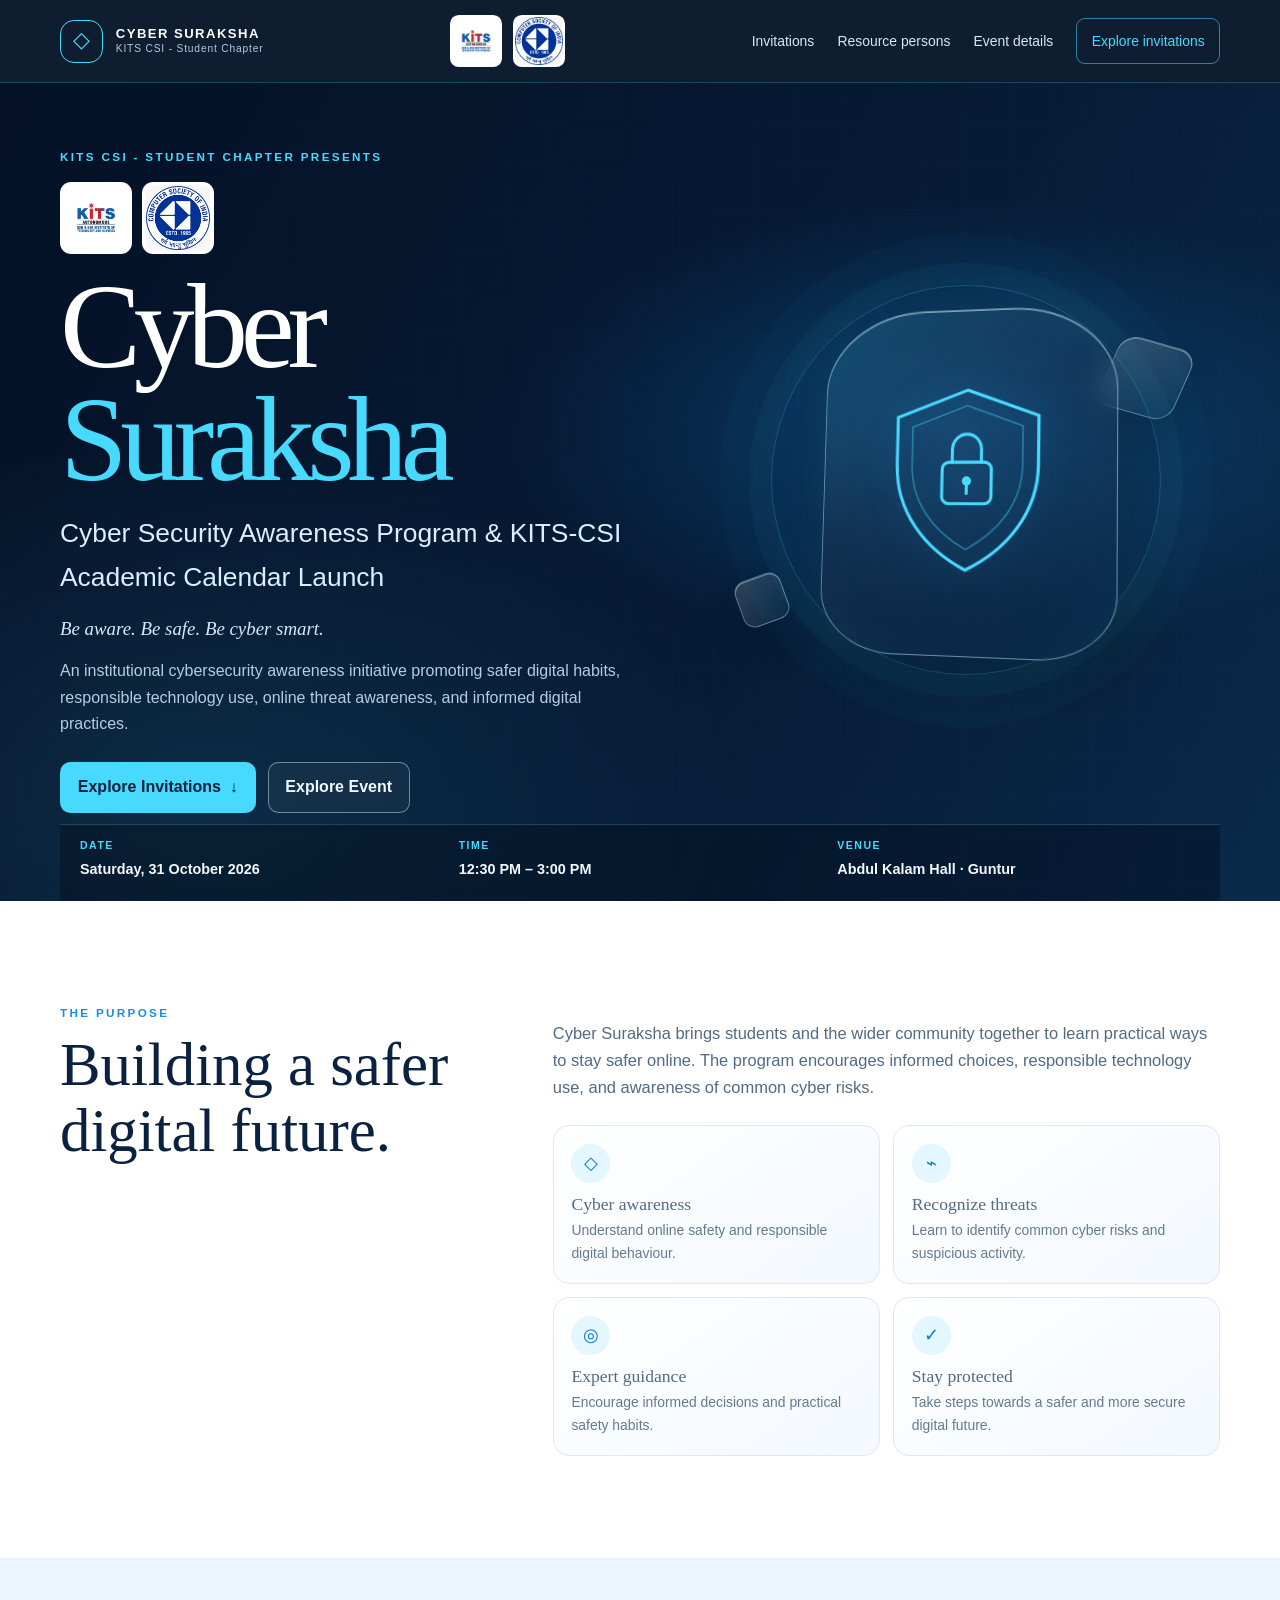
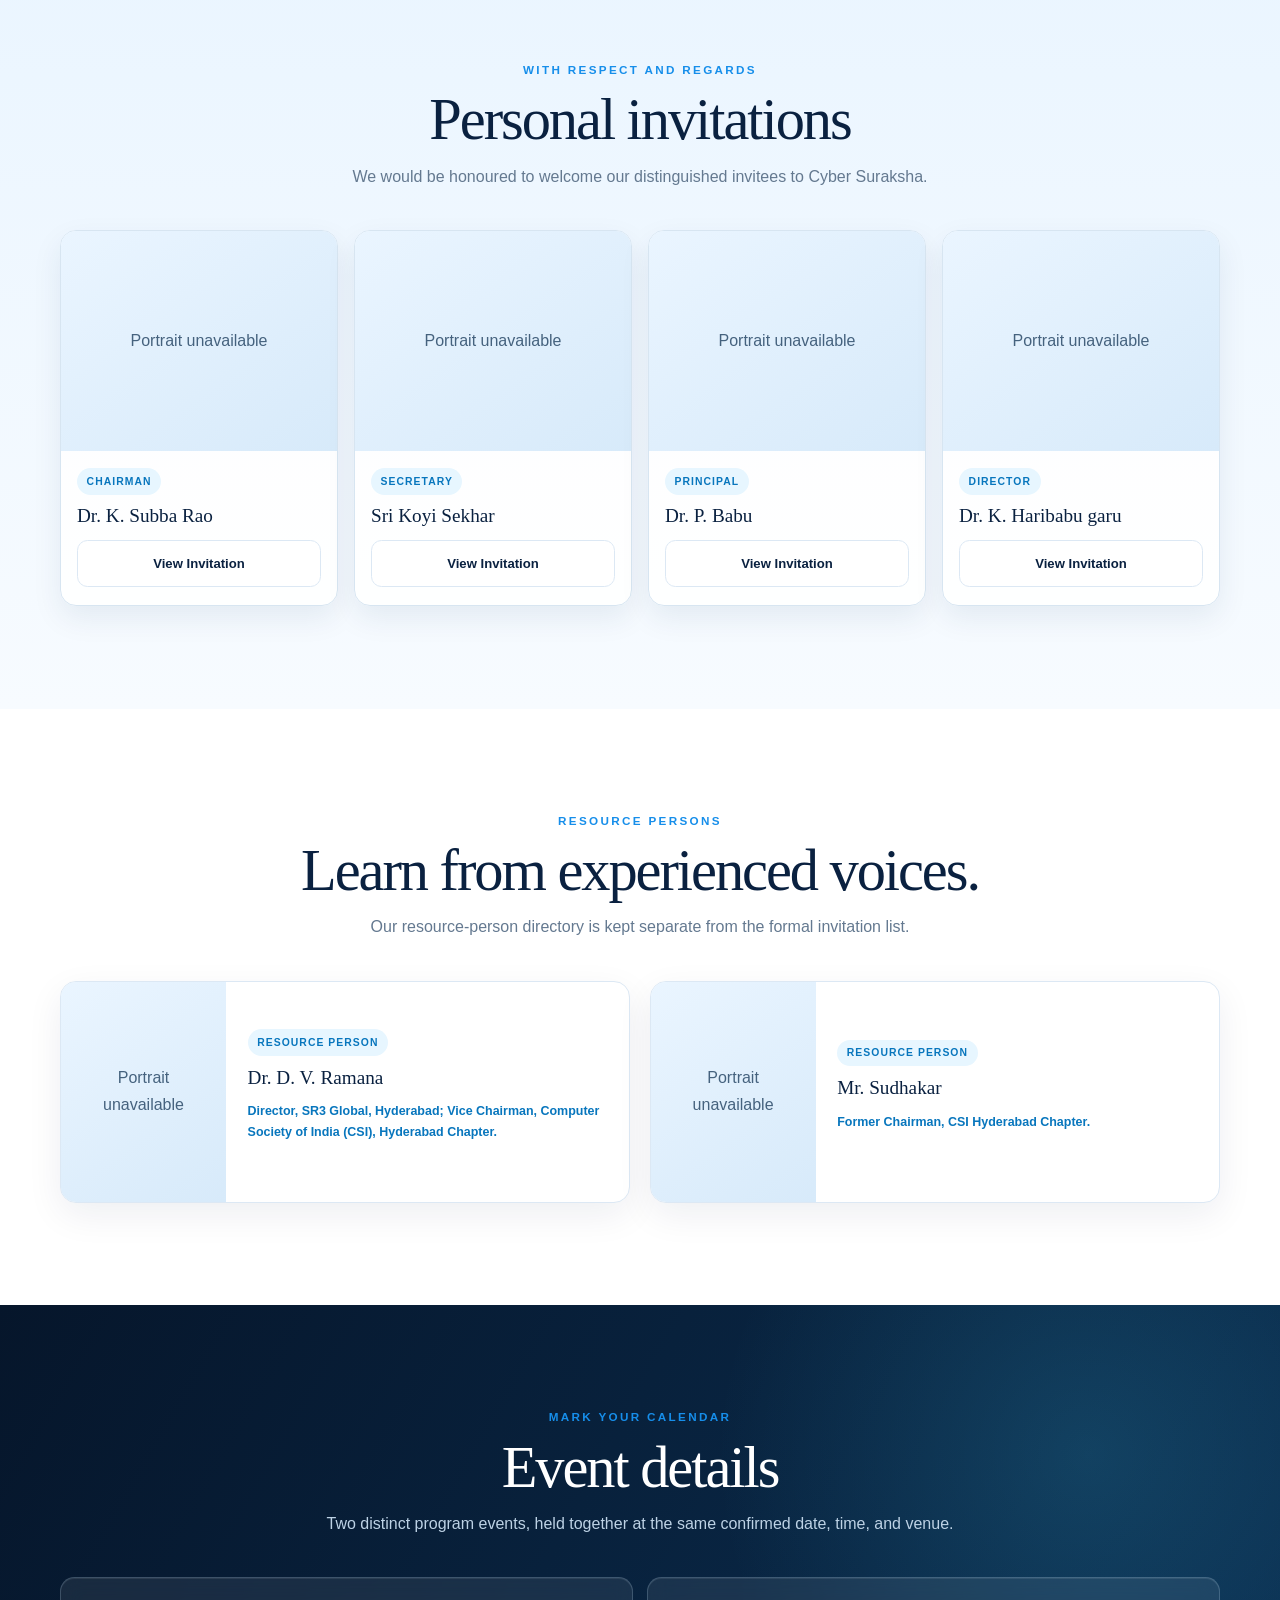
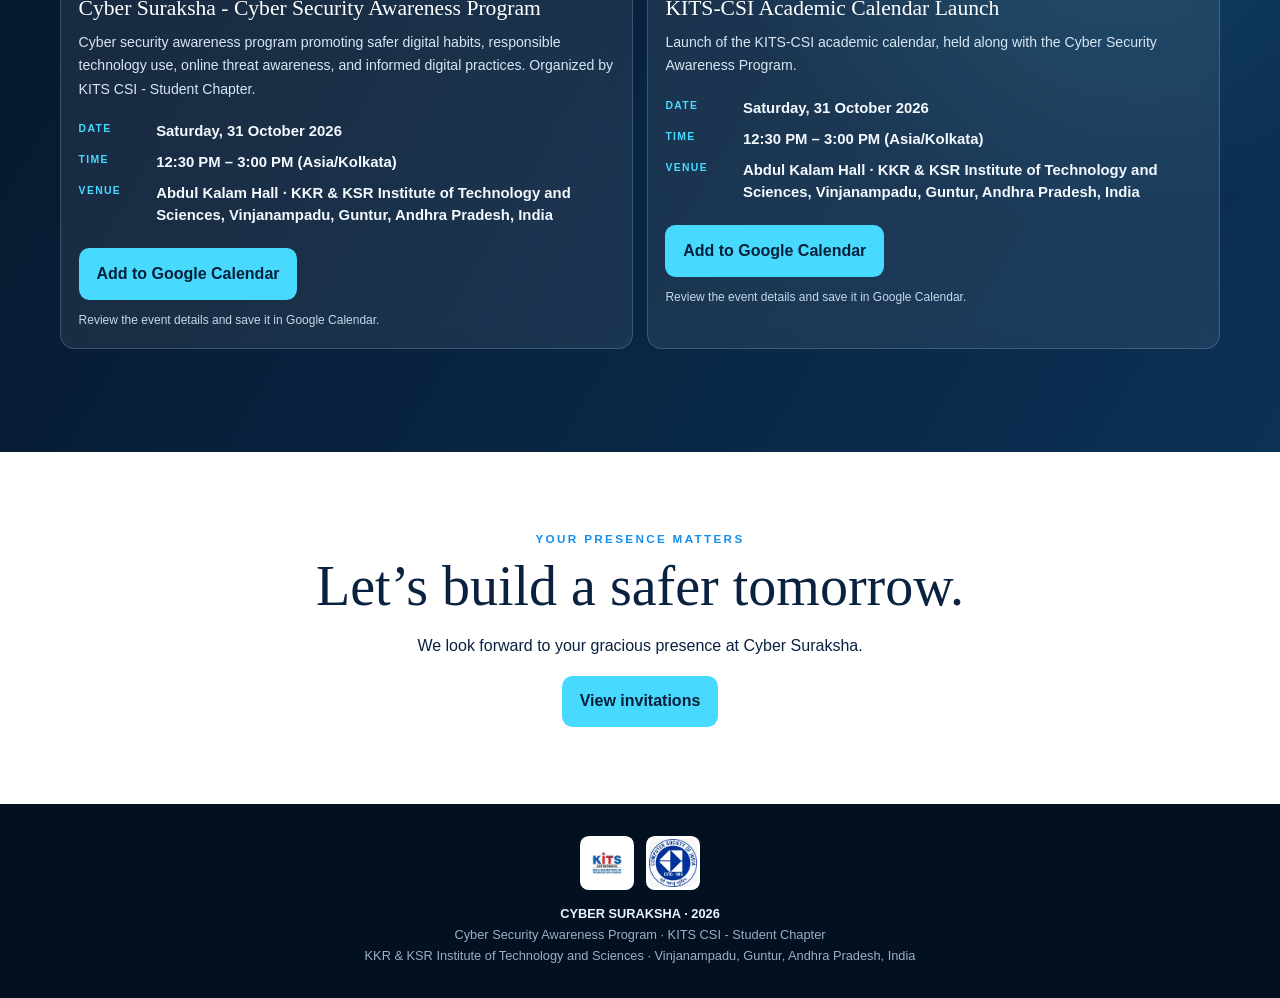
==== index.html @ 5654d3f1 "Prepare KITS CSI site for deployment Add static-site deployment guidance and complete event invitati" ====
<!doctype html>
<html lang="en">
<head>
  <meta charset="utf-8">
  <meta name="viewport" content="width=device-width, initial-scale=1">
  <meta name="theme-color" content="#06162b">
  <meta name="description" content="Official invitation to Cyber Suraksha 2026 by KITS CSI - Student Chapter at KKR & KSR Institute of Technology and Sciences, Guntur.">
  <meta property="og:title" content="Cyber Suraksha 2026 | KITS CSI - Student Chapter">
  <meta property="og:description" content="Be aware. Be safe. Be cyber smart. Join us for Cyber Suraksha.">
  <meta property="og:type" content="website">
  <title>Cyber Suraksha 2026 | KITS CSI - Student Chapter</title>
  <link rel="stylesheet" href="css/style.css">
</head>
<body>
  <a class="skip-link" href="#main-content">Skip to content</a>
  <header class="site-header">
    <div class="wrap nav-bar">
      <a class="brand" href="#home" aria-label="Cyber Suraksha home">
        <span class="brand-mark" aria-hidden="true">◇</span>
        <span class="brand-copy">CYBER SURAKSHA<small>KITS CSI - Student Chapter</small></span>
      </a>
      <div class="header-marks" aria-label="Official KITS and CSI logos">
        <img class="official-logo header-logo" src="images/kits-logo.png" alt="KITS institutional logo" width="56" height="56">
        <img class="official-logo header-logo" src="images/csi-logo.png" alt="Computer Society of India logo" width="56" height="56">
      </div>
      <button class="menu-toggle" type="button" aria-label="Open navigation menu" aria-expanded="false" aria-controls="primary-navigation">☰</button>
      <nav class="nav-links" id="primary-navigation" aria-label="Main navigation">
        <a href="#invitees">Invitations</a>
        <a href="#speakers">Resource persons</a>
        <a href="#event-details">Event details</a>
        <a class="nav-cta" href="#invitees">Explore invitations</a>
      </nav>
    </div>
  </header>

  <main id="main-content">
    <section class="hero" id="home">
      <div class="wrap hero-inner">
        <div class="hero-copy" data-reveal>
          <p class="eyebrow">KITS CSI - Student Chapter presents</p>
          <div class="hero-brands" aria-label="Official KITS and CSI logos">
            <img class="official-logo hero-logo" src="images/kits-logo.png" alt="KITS institutional logo" width="76" height="76">
            <img class="official-logo hero-logo" src="images/csi-logo.png" alt="Computer Society of India logo" width="76" height="76">
          </div>
          <h1>Cyber <span>Suraksha</span></h1>
          <h2>Cyber Security Awareness Program &amp; KITS-CSI Academic Calendar Launch</h2>
          <p class="motto">Be aware. Be safe. Be cyber smart.</p>
          <p class="hero-description">An institutional cybersecurity awareness initiative promoting safer digital habits, responsible technology use, online threat awareness, and informed digital practices.</p>
          <div class="hero-actions">
            <a class="button button-primary" href="#invitees">Explore Invitations <span aria-hidden="true">↓</span></a>
            <a class="button button-outline" href="#event-details">Explore Event</a>
          </div>
        </div>
        <div class="shield-stage" aria-hidden="true">
          <div class="shield-orb"></div>
          <div class="glass-shard shard-one"></div>
          <div class="glass-shard shard-two"></div>
          <div class="shield-card">
            <svg class="shield-svg" viewBox="0 0 220 250" fill="none" role="presentation">
              <path d="M110 9 202 43V105C202 166 163 213 110 239 57 213 18 166 18 105V43L110 9Z" stroke="#48d9ff" stroke-width="4"/>
              <path d="M110 29 182 56V105C182 153 153 190 110 213 67 190 38 153 38 105V56L110 29Z" stroke="#48d9ff" stroke-opacity=".42" stroke-width="2"/>
              <rect x="78" y="102" width="64" height="53" rx="9" stroke="#48d9ff" stroke-width="4"/>
              <path d="M91 102V86C91 75 99 66 110 66S129 75 129 86V102M110 132V142" stroke="#48d9ff" stroke-width="4" stroke-linecap="round"/>
              <circle cx="110" cy="126" r="6" fill="#48d9ff"/>
            </svg>
          </div>
        </div>
        <div class="hero-event">
          <div class="wrap hero-event-grid">
            <div class="hero-event-item"><span>Date</span><strong data-event-date>Saturday, 31 October 2026</strong></div>
            <div class="hero-event-item"><span>Time</span><strong data-event-time>12:30 PM – 3:00 PM</strong></div>
            <div class="hero-event-item"><span>Venue</span><strong>Abdul Kalam Hall · Guntur</strong></div>
          </div>
        </div>
      </div>
    </section>

    <section class="section intro-section" id="purpose">
      <div class="wrap intro-grid">
        <div class="intro-title" data-reveal>
          <p class="eyebrow">The purpose</p>
          <h2>Building a safer digital future.</h2>
        </div>
        <div class="intro-copy" data-reveal>
          <p>Cyber Suraksha brings students and the wider community together to learn practical ways to stay safer online. The program encourages informed choices, responsible technology use, and awareness of common cyber risks.</p>
          <div class="highlight-grid">
            <article class="highlight-card"><span class="highlight-icon" aria-hidden="true">◇</span><h3>Cyber awareness</h3><p>Understand online safety and responsible digital behaviour.</p></article>
            <article class="highlight-card"><span class="highlight-icon" aria-hidden="true">⌁</span><h3>Recognize threats</h3><p>Learn to identify common cyber risks and suspicious activity.</p></article>
            <article class="highlight-card"><span class="highlight-icon" aria-hidden="true">◎</span><h3>Expert guidance</h3><p>Encourage informed decisions and practical safety habits.</p></article>
            <article class="highlight-card"><span class="highlight-icon" aria-hidden="true">✓</span><h3>Stay protected</h3><p>Take steps towards a safer and more secure digital future.</p></article>
          </div>
        </div>
      </div>
    </section>

    <section class="section invitee-section" id="invitees">
      <div class="wrap">
        <div class="section-heading" data-reveal>
          <p class="eyebrow">With respect and regards</p>
          <h2>Personal invitations</h2>
          <p>We would be honoured to welcome our distinguished invitees to Cyber Suraksha.</p>
        </div>
        <div class="invitee-grid" id="invitee-grid" aria-live="polite"></div>
        <noscript>
          <p>Open a personal invitation: <a href="invitations/chairman.html">Dr. K. Subba Rao</a>,
            <a href="invitations/secretary.html">Sri Koyi Sekhar</a>,
            <a href="invitations/principal.html">Dr. P. Babu</a>, or
            <a href="invitations/director.html">Dr. K. Haribabu garu</a>.</p>
        </noscript>
      </div>
    </section>

    <section class="section speaker-section" id="speakers">
      <div class="wrap">
        <div class="section-heading" data-reveal>
          <p class="eyebrow">Resource persons</p>
          <h2>Learn from experienced voices.</h2>
          <p>Our resource-person directory is kept separate from the formal invitation list.</p>
        </div>
        <div class="speaker-grid" id="speaker-grid"></div>
        <noscript><p>Resource persons: Dr. D. V. Ramana and Mr. Sudhakar.</p></noscript>
      </div>
    </section>

    <section class="section event-section" id="event-details">
      <div class="wrap">
        <div class="section-heading" data-reveal>
          <p class="eyebrow">Mark your calendar</p>
          <h2>Event details</h2>
          <p>Two distinct program events, held together at the same confirmed date, time, and venue.</p>
        </div>
        <div class="event-details" id="event-listings" aria-live="polite"></div>
        <noscript><p class="event-note">Cyber Suraksha – Cyber Security Awareness Program and the KITS-CSI Academic Calendar Launch are held together on Saturday, 31 October 2026, 12:30 PM–3:00 PM, at Abdul Kalam Hall, KKR &amp; KSR Institute of Technology and Sciences, Vinjanampadu, Guntur.</p></noscript>
      </div>
    </section>

    <section class="closing">
      <div class="wrap" data-reveal>
        <p class="eyebrow">Your presence matters</p>
        <h2>Let’s build a safer tomorrow.</h2>
        <p>We look forward to your gracious presence at Cyber Suraksha.</p>
        <a class="button button-primary" href="#invitees">View invitations</a>
      </div>
    </section>
  </main>

  <footer class="site-footer">
    <div class="wrap">
      <div class="footer-brands" aria-label="Official KITS and CSI logos">
        <img class="official-logo footer-logo" src="images/kits-logo.png" alt="KITS institutional logo" width="58" height="58">
        <img class="official-logo footer-logo" src="images/csi-logo.png" alt="Computer Society of India logo" width="58" height="58">
      </div>
      <strong>CYBER SURAKSHA · 2026</strong><br>
      Cyber Security Awareness Program · KITS CSI - Student Chapter<br>
      KKR & KSR Institute of Technology and Sciences · Vinjanampadu, Guntur, Andhra Pradesh, India
    </div>
  </footer>
  <script src="js/config.js"></script>
  <script src="js/main.js"></script>
</body>
</html>
---- css/style.css ----
:root {
  color-scheme: light;
  --night: #071629;
  --night-soft: #0c2340;
  --blue: #168eea;
  --cyan: #48d9ff;
  --cyan-soft: #c9f4ff;
  --paper: #f2f8ff;
  --white: #fff;
  --ink: #0a2140;
  --muted: #647990;
  --line: #dce8f4;
  --gold: #d6ad5e;
  --glass: rgba(255, 255, 255, .09);
  --shadow: 0 24px 70px rgba(2, 15, 32, .22);
  font-family: "Hanken Grotesk", "Segoe UI", Arial, sans-serif;
}

* { box-sizing: border-box; }
html { scroll-behavior: smooth; scroll-padding-top: 5rem; }
body { margin: 0; background: var(--paper); color: var(--ink); line-height: 1.65; }
button, a { font: inherit; }
a { color: inherit; }
button { cursor: pointer; }
button:disabled { cursor: not-allowed; }
img { max-width: 100%; }

:focus-visible { outline: 3px solid #f5bb54; outline-offset: 4px; }
.skip-link { position: absolute; z-index: 20; top: .5rem; left: .5rem; padding: .7rem 1rem; transform: translateY(-160%); background: white; color: var(--ink); border-radius: .5rem; }
.skip-link:focus { transform: translateY(0); }
.wrap { width: min(1160px, calc(100% - 2.5rem)); margin-inline: auto; }
.eyebrow { margin: 0; color: var(--blue); font-size: .73rem; font-weight: 850; letter-spacing: .2em; text-transform: uppercase; }
.section { padding: clamp(4rem, 8vw, 7rem) 0; }
.section-heading { max-width: 720px; margin: 0 auto 2.5rem; text-align: center; }
.section-heading h2 { margin: .55rem 0 .75rem; font: 500 clamp(2.2rem, 5vw, 3.65rem)/1.08 "Bodoni Moda", Georgia, serif; letter-spacing: -.035em; }
.section-heading p:last-child { margin: 0; color: var(--muted); }

.site-header { position: relative; z-index: 10; background: rgba(5, 20, 39, .96); color: white; border-bottom: 1px solid rgba(72, 217, 255, .22); }
.nav-bar { min-height: 82px; display: flex; align-items: center; justify-content: space-between; gap: 1.5rem; }
.brand { display: inline-flex; align-items: center; gap: .8rem; color: white; text-decoration: none; }
.brand-mark { display: grid; width: 43px; height: 43px; place-items: center; border: 1px solid var(--cyan); border-radius: 14px; color: var(--cyan); font-family: Georgia, serif; font-size: 1.35rem; }
.brand-copy { display: grid; font-size: .82rem; font-weight: 850; letter-spacing: .11em; line-height: 1.25; }
.brand-copy small { color: #b4cbe0; font-size: .64rem; font-weight: 500; letter-spacing: .08em; }
.header-marks, .hero-brands { display: flex; align-items: center; gap: .65rem; }
.official-logo { display: block; flex: 0 0 auto; object-fit: contain; object-position: center; background: #fff; }
.header-logo { width: 52px; height: 52px; padding: 2px; border-radius: .55rem; }
.hero-logo { width: 72px; height: 72px; padding: 3px; border: 1px solid rgba(255,255,255,.55); border-radius: .7rem; }
.footer-logo { width: 54px; height: 54px; padding: 3px; border-radius: .55rem; }
.nav-links { display: flex; align-items: center; gap: 1.45rem; }
.nav-links a { color: #d8e8f7; font-size: .87rem; text-decoration: none; }
.nav-links a:hover { color: var(--cyan); }
.nav-links .nav-cta { padding: .65rem .9rem; border: 1px solid rgba(72, 217, 255, .55); border-radius: .55rem; color: var(--cyan); }
.menu-toggle { display: none; width: 44px; height: 44px; border: 1px solid rgba(72, 217, 255, .4); border-radius: .65rem; background: transparent; color: white; font-size: 1.3rem; }

.hero { position: relative; overflow: hidden; min-height: 640px; color: white; background: radial-gradient(ellipse at 75% 42%, rgba(22, 142, 234, .27), transparent 34%), radial-gradient(ellipse at 15% 88%, rgba(72, 217, 255, .11), transparent 36%), linear-gradient(120deg, #041126, #061b35 58%, #0a2949); }
.hero::before { position: absolute; inset: 0; content: ""; pointer-events: none; opacity: .4; background-image: linear-gradient(rgba(72, 217, 255, .045) 1px, transparent 1px), linear-gradient(90deg, rgba(72, 217, 255, .045) 1px, transparent 1px); background-size: 42px 42px; mask-image: linear-gradient(90deg, transparent, black 80%); }
.hero-inner { position: relative; display: grid; min-height: 640px; grid-template-columns: 1.1fr .9fr; align-items: center; gap: 2rem; padding-block: 4rem 5.5rem; }
.hero-copy { max-width: 660px; }
.hero .eyebrow { color: var(--cyan); }
.hero-brands { margin-top: 1rem; }
.hero h1 { margin: 1rem 0 .4rem; font: 500 clamp(4rem, 9.5vw, 7.6rem)/.93 "Bodoni Moda", Georgia, serif; letter-spacing: -.06em; }
.hero h1 span { color: var(--cyan); }
.hero h2 { margin: 1rem 0 0; color: #dceeff; font-size: clamp(1.15rem, 2.4vw, 1.65rem); font-weight: 450; }
.motto { margin: 1.15rem 0; color: #d9e8f7; font: italic 1.18rem Georgia, serif; }
.hero-description { max-width: 590px; color: #b8cce0; }
.hero-actions, .action-row { display: flex; flex-wrap: wrap; gap: .75rem; margin-top: 1.5rem; }
.button { display: inline-flex; min-height: 46px; align-items: center; justify-content: center; gap: .55rem; padding: .72rem 1.05rem; border: 1px solid transparent; border-radius: .65rem; background: var(--night); color: white; font-weight: 750; text-decoration: none; transition: transform .18s ease, box-shadow .18s ease, background .18s ease; }
.button:hover:not(:disabled) { transform: translateY(-2px); box-shadow: 0 9px 24px rgba(0, 0, 0, .18); }
.button-primary { background: var(--cyan); color: #06203a; }
.button-outline { border-color: rgba(208, 237, 255, .48); background: rgba(255, 255, 255, .04); color: #eef9ff; }
.button-light { border-color: var(--line); background: white; color: var(--ink); }
.button:disabled { border-color: rgba(255, 255, 255, .16); background: #647990; color: #f5f8fc; opacity: .78; }

.shield-stage { position: relative; display: grid; min-height: 400px; place-items: center; perspective: 900px; }
.shield-orb { position: absolute; width: min(390px, 85%); aspect-ratio: 1; border: 1px solid rgba(72, 217, 255, .25); border-radius: 50%; box-shadow: 0 0 0 22px rgba(72, 217, 255, .035), 0 0 0 52px rgba(72, 217, 255, .025), inset 0 0 50px rgba(22, 142, 234, .1); }
.shield-card { position: relative; display: grid; width: min(300px, 72%); aspect-ratio: .86; place-items: center; transform: rotateY(-12deg) rotateX(5deg); border: 1px solid rgba(185, 236, 255, .48); border-radius: 35% 35% 26% 26% / 24% 24% 18% 18%; background: linear-gradient(145deg, rgba(72, 217, 255, .18), rgba(255, 255, 255, .035) 42%, rgba(8, 41, 73, .55)); box-shadow: inset 0 1px rgba(255, 255, 255, .5), 18px 22px 50px rgba(0, 0, 0, .24), 0 0 58px rgba(72, 217, 255, .13); backdrop-filter: blur(12px); animation: shield-float 8s ease-in-out infinite; }
.shield-svg { width: 58%; filter: drop-shadow(0 0 18px rgba(72, 217, 255, .35)); }
.glass-shard { position: absolute; width: 76px; height: 76px; border: 1px solid rgba(191, 239, 255, .38); border-radius: 18px; background: linear-gradient(135deg, rgba(255,255,255,.16), rgba(72,217,255,.04)); box-shadow: inset 0 1px rgba(255,255,255,.35), 0 18px 40px rgba(0,0,0,.15); transform: rotate(24deg) skewY(-8deg); }
.shard-one { top: 15%; right: 7%; }
.shard-two { bottom: 14%; left: 5%; width: 48px; height: 48px; border-radius: 12px; transform: rotate(-20deg); }
.hero-event { position: absolute; right: 0; bottom: 0; left: 0; padding: .8rem 0 1.2rem; border-top: 1px solid rgba(156, 222, 255, .2); background: rgba(2, 12, 26, .38); }
.hero-event-grid { display: grid; grid-template-columns: repeat(3, 1fr); gap: 1rem; }
.hero-event-item { display: grid; gap: .2rem; }
.hero-event-item span { color: var(--cyan); font-size: .66rem; font-weight: 800; letter-spacing: .14em; text-transform: uppercase; }
.hero-event-item strong { color: #f1f8ff; font-size: .9rem; }

.intro-section { background: #fff; }
.intro-grid { display: grid; grid-template-columns: .8fr 1.2fr; gap: 3rem; align-items: start; }
.intro-title { position: sticky; top: 2rem; }
.intro-title h2 { margin: .6rem 0; font: 500 clamp(2.3rem, 5vw, 3.8rem)/1.08 "Bodoni Moda", Georgia, serif; }
.intro-copy { color: #526a82; font-size: 1.03rem; }
.highlight-grid { display: grid; grid-template-columns: repeat(2, 1fr); gap: .85rem; margin-top: 1.5rem; }
.highlight-card { padding: 1.1rem; border: 1px solid var(--line); border-radius: 1rem; background: linear-gradient(145deg, white, #f3f9ff); }
.highlight-icon { display: grid; width: 39px; height: 39px; place-items: center; border-radius: 50%; background: #e4f6ff; color: #087dc4; font-size: 1.15rem; }
.highlight-card h3 { margin: .7rem 0 .25rem; font: 500 1.1rem Georgia, serif; }
.highlight-card p { margin: 0; color: var(--muted); font-size: .87rem; }

.invitee-section { background: linear-gradient(180deg, #eaf5ff, #f7fbff); }
.invitee-grid { display: grid; grid-template-columns: repeat(4, minmax(0, 1fr)); gap: 1rem; perspective: 1100px; }
.guest-card { --mx: 50%; --my: 50%; position: relative; overflow: hidden; border: 1px solid #d7e5f1; border-radius: 1rem; background: rgba(255, 255, 255, .86); box-shadow: 0 12px 30px rgba(10, 52, 90, .08); transform-style: preserve-3d; transition: transform .2s ease, box-shadow .2s ease; }
.guest-card::after { position: absolute; inset: 0; content: ""; pointer-events: none; opacity: 0; background: radial-gradient(circle at var(--mx) var(--my), rgba(255, 255, 255, .58), transparent 42%); transition: opacity .2s ease; }
.guest-card:hover::after, .guest-card:focus-within::after { opacity: 1; }
.guest-photo-frame { position: relative; height: 220px; overflow: hidden; background: linear-gradient(145deg, #eaf5ff, #d7eafa); }
.guest-photo { width: 100%; height: 100%; object-fit: cover; object-position: center 20%; }
.photo-fallback { display: grid; width: 100%; height: 100%; place-items: center; padding: 1rem; color: #45627e; text-align: center; }
.guest-content { position: relative; z-index: 1; padding: 1rem 1rem 1.15rem; }
.role-pill { display: inline-flex; padding: .3rem .6rem; border-radius: 99px; background: #e7f6ff; color: #0876bd; font-size: .65rem; font-weight: 850; letter-spacing: .1em; text-transform: uppercase; }
.guest-content h3 { margin: .6rem 0 .8rem; font: 500 1.2rem/1.2 Georgia, serif; }
.guest-content .button { width: 100%; min-height: 41px; font-size: .82rem; }
.speaker-section { background: white; }
.speaker-grid { display: grid; grid-template-columns: repeat(2, minmax(0, 1fr)); gap: 1.2rem; }
.speaker-card { display: grid; grid-template-columns: 165px 1fr; overflow: hidden; border: 1px solid var(--line); border-radius: 1rem; background: #fff; box-shadow: 0 12px 36px rgba(8, 35, 67, .07); }
.speaker-card .guest-photo-frame { height: 100%; min-height: 220px; }
.speaker-card .guest-content { align-self: center; padding: 1.35rem; }
.speaker-card p { margin: 0; color: var(--muted); font-size: .9rem; }
.speaker-card .speaker-title { margin: .35rem 0 .8rem; color: #0876bd; font-size: .78rem; font-weight: 700; }

.event-section { overflow: hidden; color: white; background: radial-gradient(circle at 85% 20%, rgba(72, 217, 255, .14), transparent 30%), linear-gradient(120deg, #06162b, #0b3155); }
.event-section .section-heading h2 { color: white; }
.event-section .section-heading p:last-child { color: #bdd2e5; }
.event-details { display: grid; grid-template-columns: repeat(2, minmax(0, 1fr)); gap: .85rem; }
.event-detail { min-height: 126px; padding: 1.1rem; border: 1px solid rgba(203, 236, 255, .2); border-radius: .9rem; background: rgba(255, 255, 255, .075); box-shadow: inset 0 1px rgba(255,255,255,.08); backdrop-filter: blur(10px); }
.event-detail span { display: block; margin-bottom: .45rem; color: var(--cyan); font-size: .65rem; font-weight: 850; letter-spacing: .13em; text-transform: uppercase; }
.event-detail strong { display: block; color: #f4faff; font-size: .93rem; line-height: 1.5; }
.event-listing { display: flex; flex-direction: column; align-items: flex-start; gap: .35rem; }
.event-listing h3 { margin: 0; color: white; font: 500 1.35rem/1.2 "Bodoni Moda", Georgia, serif; }
.event-listing > p { margin: .25rem 0; color: #d7e6f4; font-size: .88rem; }
.event-facts { display: grid; width: 100%; gap: .55rem; margin: .6rem 0; }
.event-fact { display: grid; grid-template-columns: 4.2rem minmax(0, 1fr); gap: .65rem; align-items: start; }
.event-fact span { margin: 0; }
.event-fact strong { overflow-wrap: anywhere; }
.event-listing .button { margin-top: .4rem; }
.calendar-review-note { display: block; margin-top: .35rem; color: #c4d8e9; font-size: .75rem; }
.event-note { margin: 1rem 0 0; color: #d7e6f4; font-size: .87rem; }
.closing { padding: clamp(3rem, 6vw, 5rem) 0; background: #fff; text-align: center; }
.closing h2 { margin: .5rem auto; font: 500 clamp(2.1rem, 5vw, 3.5rem)/1.1 "Bodoni Moda", Georgia, serif; }
.closing p:last-child { color: var(--muted); }
.site-footer { padding: 2rem 0; background: #031020; color: #9ab0c5; text-align: center; font-size: .8rem; }
.footer-brands { display: flex; justify-content: center; align-items: center; gap: .7rem; margin-bottom: .8rem; }
.text-logo { display: inline-flex; min-width: 66px; min-height: 38px; align-items: center; justify-content: center; padding: .4rem .65rem; border: 1px solid rgba(72, 217, 255, .35); border-radius: .55rem; color: #d9f6ff; font-size: .75rem; font-weight: 850; letter-spacing: .1em; }
.site-footer strong { color: #e8f5ff; }

.invitation-page { min-height: 100vh; background: radial-gradient(ellipse at 10% 12%, rgba(31, 143, 183, .2), transparent 38%), radial-gradient(ellipse at 90% 85%, rgba(39, 91, 180, .17), transparent 34%), linear-gradient(135deg, #050d1b, var(--night) 50%, #081c34); color: var(--white); }
.invitation-header { display: flex; align-items: center; justify-content: space-between; gap: 1rem; padding-block: 1.4rem; }
.invitation-brand { display: flex; align-items: center; gap: .7rem; color: white; text-decoration: none; font-size: .77rem; font-weight: 850; letter-spacing: .1em; text-transform: uppercase; }
.invitation-tag { padding: .45rem .7rem; border: 1px solid rgba(115, 220, 240, .28); border-radius: 99px; color: #b4f7ff; font-size: .66rem; letter-spacing: .08em; text-transform: uppercase; }
.invitation-shell { width: min(1000px, calc(100% - 2rem)); margin-inline: auto; padding-bottom: 3rem; }
.letter-card { overflow: hidden; border: 1px solid rgba(115, 220, 240, .3); border-radius: 1.4rem; background: linear-gradient(145deg, rgba(13, 37, 64, .97), rgba(5, 18, 34, .97)); box-shadow: 0 28px 90px rgba(0, 0, 0, .3), inset 0 1px rgba(255, 255, 255, .12); }
.letter-inner { position: relative; padding: clamp(1.4rem, 5vw, 3.25rem); border-left: 4px solid var(--cyan); }
.letter-inner::before { position: absolute; top: 0; right: 0; width: 220px; height: 220px; content: ""; pointer-events: none; background: radial-gradient(circle, rgba(72, 217, 255, .12), transparent 70%); }
.letter-inner > * { position: relative; }
.letter-kicker { color: var(--cyan); font-size: .7rem; font-weight: 850; letter-spacing: .19em; text-transform: uppercase; }
.letter-title { margin: .85rem 0 .25rem; font: 500 clamp(2rem, 5vw, 3.55rem)/1.08 "Bodoni Moda", Georgia, serif; letter-spacing: -.035em; }
.letter-subtitle { margin: 0; color: #c1d5e6; }
.letterhead { display: flex; flex-wrap: wrap; align-items: center; gap: .55rem; margin: 1.35rem 0; padding: .85rem; border: 1px solid rgba(182, 226, 247, .19); border-radius: .8rem; background: rgba(255,255,255,.045); }
.letterhead .official-logo { width: 54px; height: 54px; padding: 2px; border-radius: .45rem; }
.letterhead-label { margin-right: auto; color: #abc0d2; font-size: .74rem; }
.letter-divider { height: 1px; margin: 1.6rem 0; background: linear-gradient(90deg, var(--cyan), rgba(115, 220, 240, .2), transparent); }
.profile-grid { display: grid; grid-template-columns: 180px 1fr; gap: 1.6rem; align-items: center; }
.portrait-frame { padding: .35rem; border: 1px solid rgba(72, 217, 255, .4); border-radius: 1rem; background: rgba(72, 217, 255, .06); box-shadow: 0 18px 42px rgba(0,0,0,.16); transform: rotateY(-3deg); }
.portrait-frame .guest-photo { display: block; aspect-ratio: 4 / 5; border-radius: .7rem; }
.portrait-frame .photo-fallback { aspect-ratio: 4 / 5; }
.invitee-role { color: #9af5ff; font-size: .7rem; font-weight: 850; letter-spacing: .15em; text-transform: uppercase; }
.invitee-name { margin: .35rem 0 .6rem; font: 500 clamp(1.65rem, 4vw, 2.45rem)/1.15 "Bodoni Moda", Georgia, serif; }
.salutation { margin: 0 0 .7rem; color: #9af5ff; font-weight: 750; }
.invitee-message { margin: 0; color: #dce9f3; line-height: 1.85; }
.detail-grid { display: grid; grid-template-columns: repeat(3, 1fr); gap: .75rem; }
.detail-tile { min-height: 100px; padding: .95rem; border: 1px solid rgba(115, 220, 240, .23); border-radius: .85rem; background: rgba(4, 17, 32, .48); }
.detail-tile span { display: block; margin-bottom: .4rem; color: var(--cyan); font-size: .64rem; font-weight: 850; letter-spacing: .13em; text-transform: uppercase; }
.detail-tile strong { display: block; color: #f4faff; font-size: .88rem; line-height: 1.5; }
.pending-note { margin: 1rem 0 0; padding: .75rem .9rem; border-left: 3px solid var(--gold); border-radius: .35rem; background: rgba(214, 173, 94, .09); color: #f2dfb6; font-size: .84rem; }
.letter-closing { margin: 1.4rem 0 0; color: #c1d5e6; line-height: 1.75; }
.letter-signature { margin-top: 1.1rem; color: white; font-weight: 750; line-height: 1.7; }
.action-status { min-height: 1.6rem; margin: .9rem 0 0; color: #bfefff; font-size: .85rem; }
.manual-share { display: none; margin-top: .75rem; }
.manual-share.visible { display: block; }
.manual-share label { display: block; margin-bottom: .35rem; color: #c9d9e8; font-size: .78rem; }
.manual-share input { width: 100%; padding: .7rem; border: 1px solid rgba(115,220,240,.3); border-radius: .55rem; background: #06172b; color: white; }
.invitation-footer { padding: 1.2rem .5rem 0; color: #8da6ba; text-align: center; font-size: .75rem; line-height: 1.7; }

[data-reveal] { opacity: 1; transform: none; }
.motion-ready [data-reveal] { opacity: 0; transform: translateY(20px); transition: opacity .65s ease, transform .65s ease; }
.motion-ready [data-reveal].is-visible { opacity: 1; transform: none; }
@keyframes shield-float { 0%, 100% { transform: rotateY(-12deg) rotateX(5deg) translateY(0); } 50% { transform: rotateY(-7deg) rotateX(2deg) translateY(-11px); } }

@media (max-width: 900px) {
  .hero-inner { grid-template-columns: 1.1fr .8fr; }
  .invitee-grid { grid-template-columns: repeat(2, minmax(0, 1fr)); }
  .event-details { grid-template-columns: repeat(2, 1fr); }
  .intro-grid { gap: 2rem; }
  .nav-links { gap: .9rem; }
}
@media (max-width: 680px) {
  .wrap { width: min(100% - 1.5rem, 1160px); }
  .nav-bar { min-height: 72px; }
  .header-marks { display: none; }
  .menu-toggle { display: none; }
  .nav-ready .menu-toggle { display: inline-grid; place-items: center; }
  .nav-links { display: grid; align-items: stretch; gap: .35rem; padding: .6rem 1rem 1rem; }
  .nav-ready .nav-links { position: absolute; top: 100%; right: 0; left: 0; display: none; border-top: 1px solid rgba(72,217,255,.18); background: #06182d; }
  .nav-ready .nav-links.is-open { display: grid; }
  .nav-links a { padding: .65rem .4rem; }
  .nav-links .nav-cta { text-align: center; }
  .hero { min-height: 0; }
  .hero-inner { min-height: 0; grid-template-columns: 1fr; gap: .5rem; padding: 2.7rem 0 11rem; }
  .hero h1 { font-size: clamp(3.8rem, 18vw, 5.4rem); }
  .shield-stage { grid-row: 1; min-height: 235px; }
  .shield-card { width: 180px; }
  .shield-orb { width: 225px; }
  .glass-shard { width: 50px; height: 50px; }
  .shard-one { right: 12%; }
  .hero-event-grid { gap: .5rem; }
  .hero-event-item strong { font-size: .76rem; }
  .intro-grid { grid-template-columns: 1fr; gap: .5rem; }
  .intro-title { position: static; }
  .speaker-grid { grid-template-columns: 1fr; }
  .speaker-card { grid-template-columns: 135px 1fr; }
  .speaker-card .guest-photo-frame { min-height: 190px; }
  .section { padding-block: 3.6rem; }
}
@media (max-width: 440px) {
  .hero-event-grid { grid-template-columns: repeat(2, 1fr); }
  .invitee-grid, .highlight-grid, .event-details { grid-template-columns: 1fr; }
  .guest-photo-frame { height: 245px; }
  .speaker-card { grid-template-columns: 1fr; }
  .speaker-card .guest-photo-frame { height: 230px; }
  .profile-grid { grid-template-columns: 1fr; }
  .portrait-frame { width: 150px; }
  .detail-grid { grid-template-columns: 1fr; }
  .invitation-header { align-items: flex-start; }
  .invitation-tag { max-width: 145px; text-align: center; }
}
@media (prefers-reduced-motion: reduce) {
  *, *::before, *::after { scroll-behavior: auto !important; animation-duration: .01ms !important; animation-iteration-count: 1 !important; transition-duration: .01ms !important; }
}
@media print {
  @page { margin: 16mm; }
  :root { color-scheme: light; }
  body.invitation-page { min-height: auto; padding: 0; background: white; color: #15283b; print-color-adjust: exact; -webkit-print-color-adjust: exact; }
  .invitation-shell { width: 100%; padding: 0; }
  .invitation-header, .action-row, .action-status, .manual-share, .invitation-footer { display: none !important; }
  .letter-card { overflow: visible; border: 1px solid #9db4c5; border-radius: 0; background: white; box-shadow: none; break-inside: avoid; }
  .letter-inner { padding: 12mm; border-left: 4px solid #1685aa; }
  .letter-inner::before { display: none; }
  .letter-kicker, .invitee-role, .salutation, .detail-tile span { color: #087e95; }
  .letter-title, .invitee-name, .letter-signature, .detail-tile strong { color: #15283b; }
  .letter-subtitle, .invitee-message, .letter-closing { color: #334b61; }
  .letterhead, .detail-tile { border-color: #c8d6e0; background: #f6f9fb; }
  .pending-note { border-color: #a5741b; background: #fff8e8; color: #4a391b; }
  .portrait-frame { border-color: #a7bdca; background: white; box-shadow: none; }
}
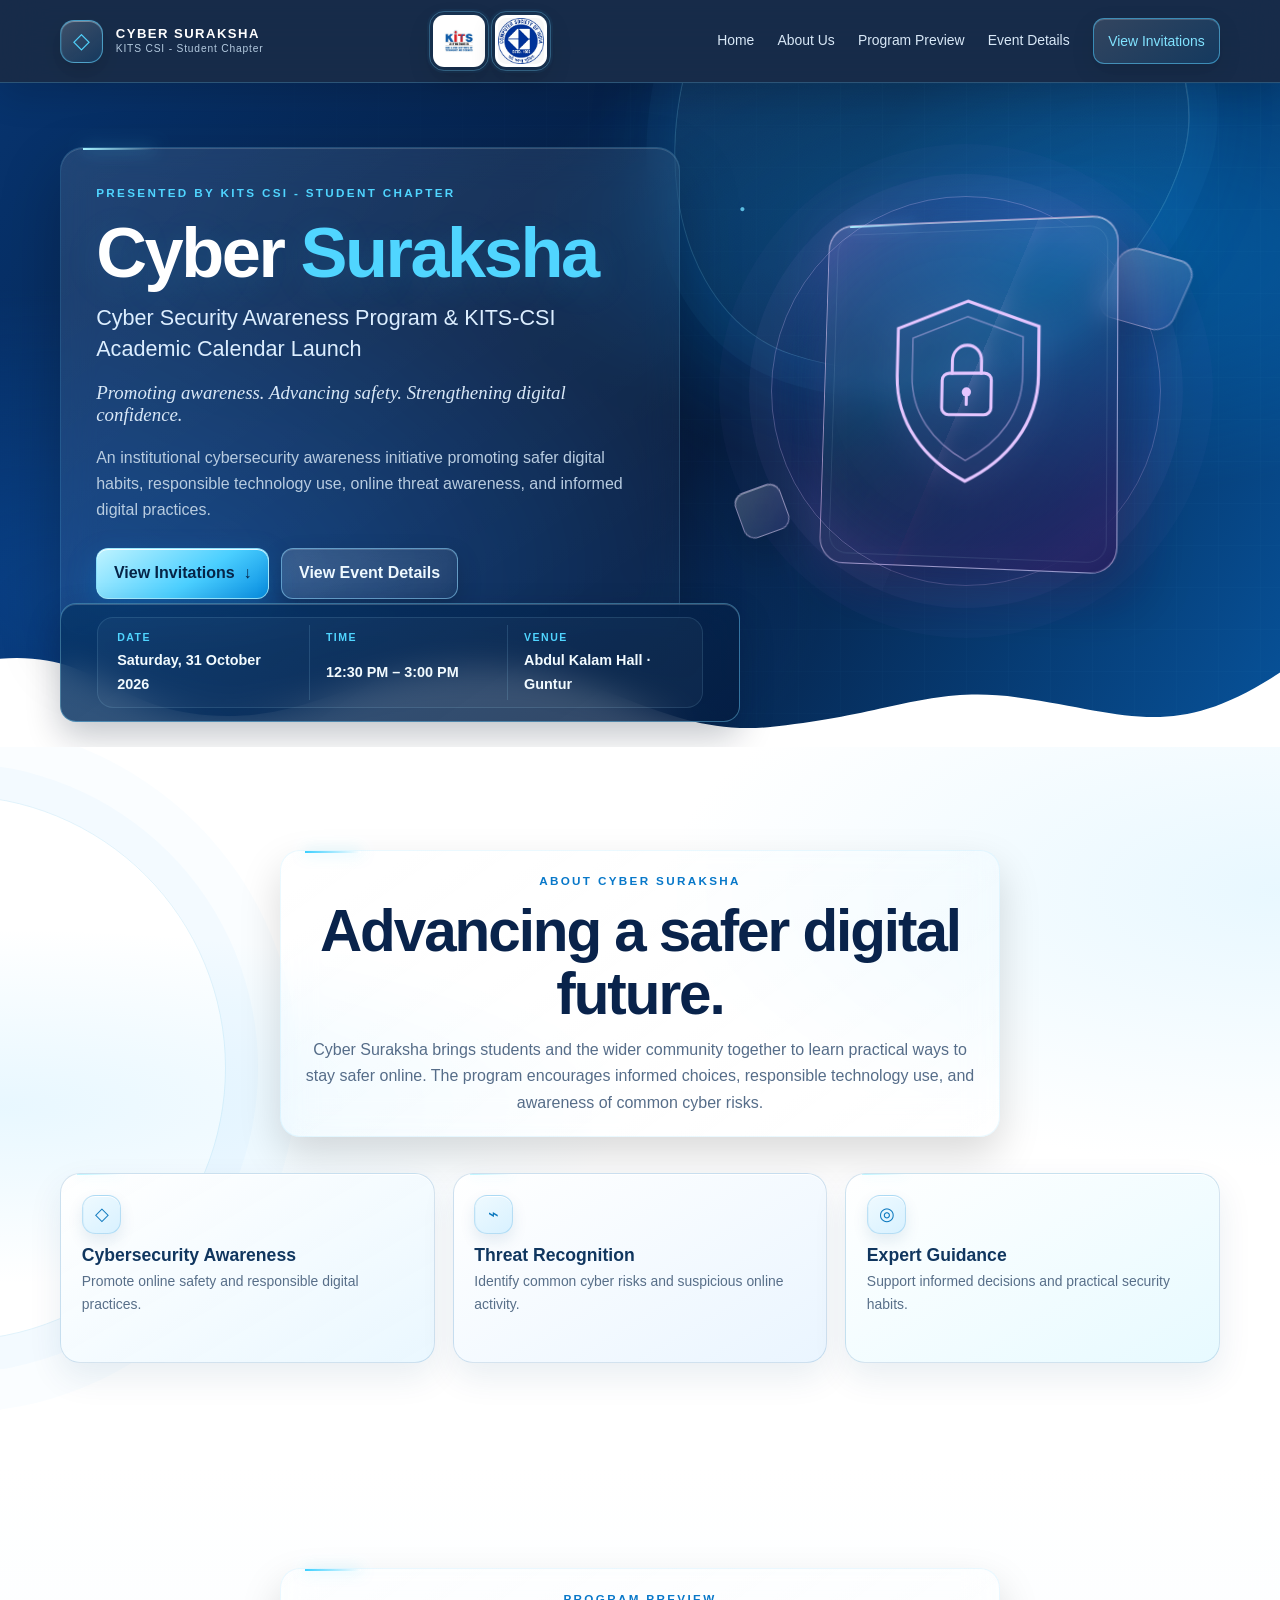
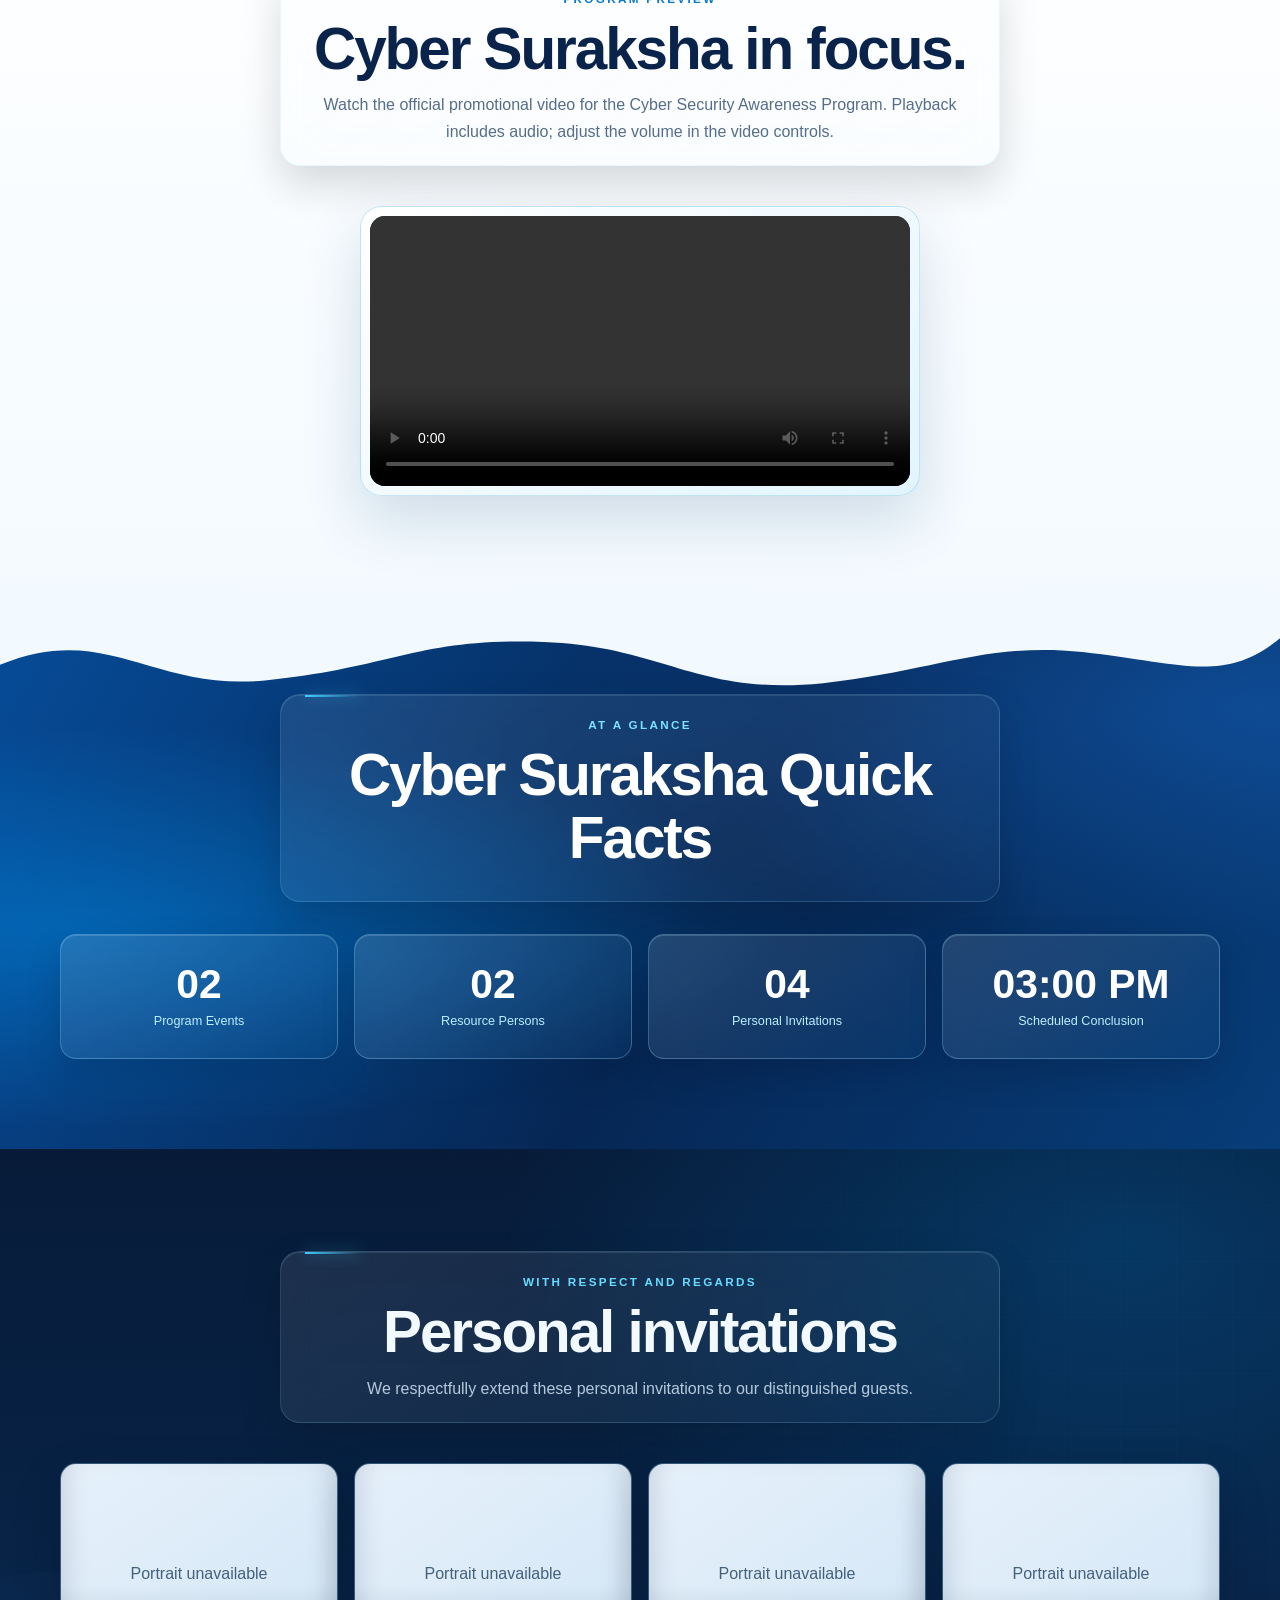
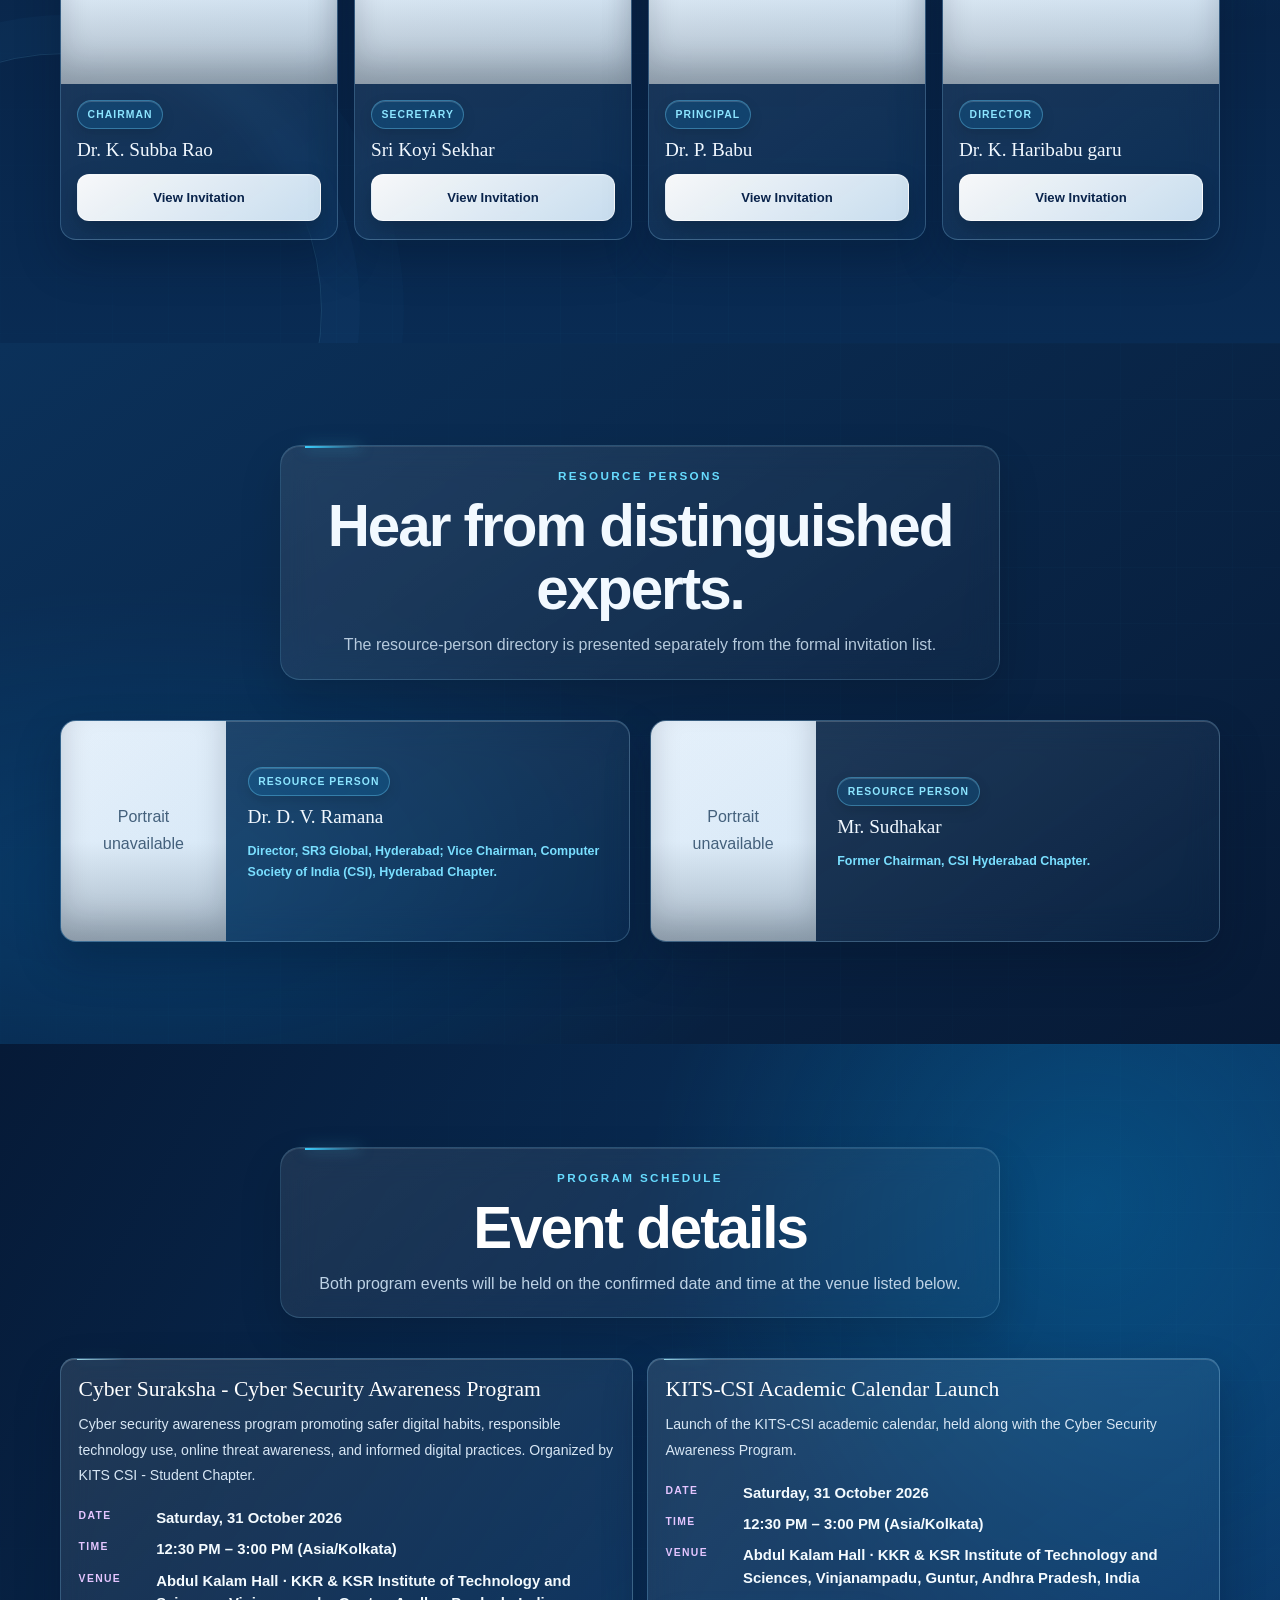
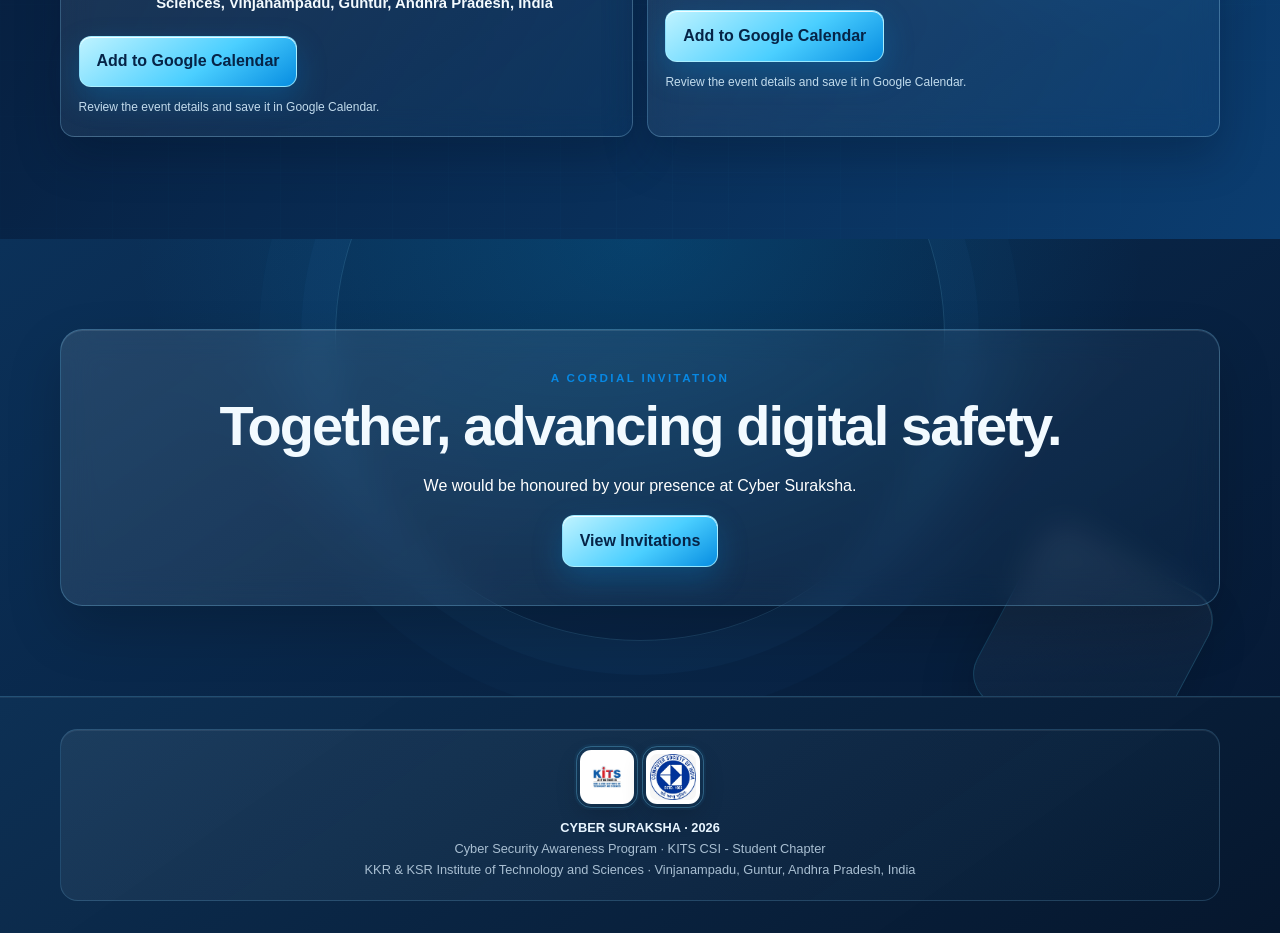
==== commit 326842c0: "Prepare Cyber Suraksha site for deployment Co-authored-by: Copilot <223556219+Copilot@users.noreply." ====
--- a/index.html
+++ b/index.html
@@ -3,10 +3,10 @@
 <head>
   <meta charset="utf-8">
   <meta name="viewport" content="width=device-width, initial-scale=1">
-  <meta name="theme-color" content="#06162b">
+  <meta name="theme-color" content="#071a37">
   <meta name="description" content="Official invitation to Cyber Suraksha 2026 by KITS CSI - Student Chapter at KKR & KSR Institute of Technology and Sciences, Guntur.">
   <meta property="og:title" content="Cyber Suraksha 2026 | KITS CSI - Student Chapter">
-  <meta property="og:description" content="Be aware. Be safe. Be cyber smart. Join us for Cyber Suraksha.">
+  <meta property="og:description" content="An institutional cybersecurity awareness initiative by KITS CSI - Student Chapter.">
   <meta property="og:type" content="website">
   <title>Cyber Suraksha 2026 | KITS CSI - Student Chapter</title>
   <link rel="stylesheet" href="css/style.css">
@@ -25,10 +25,11 @@
       </div>
       <button class="menu-toggle" type="button" aria-label="Open navigation menu" aria-expanded="false" aria-controls="primary-navigation">☰</button>
       <nav class="nav-links" id="primary-navigation" aria-label="Main navigation">
-        <a href="#invitees">Invitations</a>
-        <a href="#speakers">Resource persons</a>
-        <a href="#event-details">Event details</a>
-        <a class="nav-cta" href="#invitees">Explore invitations</a>
+        <a href="#home">Home</a>
+        <a href="#purpose">About Us</a>
+        <a href="#promo">Program Preview</a>
+        <a href="#event-details">Event Details</a>
+        <a class="nav-cta" href="#invitees">View Invitations</a>
       </nav>
     </div>
   </header>
@@ -37,18 +38,14 @@
     <section class="hero" id="home">
       <div class="wrap hero-inner">
         <div class="hero-copy" data-reveal>
-          <p class="eyebrow">KITS CSI - Student Chapter presents</p>
-          <div class="hero-brands" aria-label="Official KITS and CSI logos">
-            <img class="official-logo hero-logo" src="images/kits-logo.png" alt="KITS institutional logo" width="76" height="76">
-            <img class="official-logo hero-logo" src="images/csi-logo.png" alt="Computer Society of India logo" width="76" height="76">
-          </div>
+          <p class="eyebrow">Presented by KITS CSI - Student Chapter</p>
           <h1>Cyber <span>Suraksha</span></h1>
           <h2>Cyber Security Awareness Program &amp; KITS-CSI Academic Calendar Launch</h2>
-          <p class="motto">Be aware. Be safe. Be cyber smart.</p>
+          <p class="motto">Promoting awareness. Advancing safety. Strengthening digital confidence.</p>
           <p class="hero-description">An institutional cybersecurity awareness initiative promoting safer digital habits, responsible technology use, online threat awareness, and informed digital practices.</p>
           <div class="hero-actions">
-            <a class="button button-primary" href="#invitees">Explore Invitations <span aria-hidden="true">↓</span></a>
-            <a class="button button-outline" href="#event-details">Explore Event</a>
+            <a class="button button-primary" href="#invitees">View Invitations <span aria-hidden="true">↓</span></a>
+            <a class="button button-outline" href="#event-details">View Event Details</a>
           </div>
         </div>
         <div class="shield-stage" aria-hidden="true">
@@ -73,22 +70,56 @@
           </div>
         </div>
       </div>
+      <svg class="hero-wave" viewBox="0 0 1440 150" preserveAspectRatio="none" aria-hidden="true" focusable="false">
+        <path d="M0,47 C116,38 128,113 256,113 C364,113 400,57 542,56 C676,55 742,137 864,126 C1000,113 1045,77 1147,92 C1271,110 1321,143 1440,63 L1440,150 L0,150 Z"></path>
+      </svg>
     </section>
 
     <section class="section intro-section" id="purpose">
-      <div class="wrap intro-grid">
-        <div class="intro-title" data-reveal>
-          <p class="eyebrow">The purpose</p>
-          <h2>Building a safer digital future.</h2>
+      <div class="wrap">
+        <div class="section-heading" data-reveal>
+          <p class="eyebrow">About Cyber Suraksha</p>
+          <h2>Advancing a safer digital future.</h2>
+          <p>Cyber Suraksha brings students and the wider community together to learn practical ways to stay safer online. The program encourages informed choices, responsible technology use, and awareness of common cyber risks.</p>
         </div>
-        <div class="intro-copy" data-reveal>
-          <p>Cyber Suraksha brings students and the wider community together to learn practical ways to stay safer online. The program encourages informed choices, responsible technology use, and awareness of common cyber risks.</p>
-          <div class="highlight-grid">
-            <article class="highlight-card"><span class="highlight-icon" aria-hidden="true">◇</span><h3>Cyber awareness</h3><p>Understand online safety and responsible digital behaviour.</p></article>
-            <article class="highlight-card"><span class="highlight-icon" aria-hidden="true">⌁</span><h3>Recognize threats</h3><p>Learn to identify common cyber risks and suspicious activity.</p></article>
-            <article class="highlight-card"><span class="highlight-icon" aria-hidden="true">◎</span><h3>Expert guidance</h3><p>Encourage informed decisions and practical safety habits.</p></article>
-            <article class="highlight-card"><span class="highlight-icon" aria-hidden="true">✓</span><h3>Stay protected</h3><p>Take steps towards a safer and more secure digital future.</p></article>
-          </div>
+        <div class="highlight-grid">
+          <article class="highlight-card" data-reveal><span class="highlight-icon" aria-hidden="true">◇</span><h3>Cybersecurity Awareness</h3><p>Promote online safety and responsible digital practices.</p></article>
+          <article class="highlight-card" data-reveal><span class="highlight-icon" aria-hidden="true">⌁</span><h3>Threat Recognition</h3><p>Identify common cyber risks and suspicious online activity.</p></article>
+          <article class="highlight-card" data-reveal><span class="highlight-icon" aria-hidden="true">◎</span><h3>Expert Guidance</h3><p>Support informed decisions and practical security habits.</p></article>
+        </div>
+      </div>
+    </section>
+
+    <section class="section promo-section" id="promo">
+      <div class="wrap">
+        <div class="section-heading" data-reveal>
+          <p class="eyebrow">Program preview</p>
+          <h2>Cyber Suraksha in focus.</h2>
+          <p>Watch the official promotional video for the Cyber Security Awareness Program. Playback includes audio; adjust the volume in the video controls.</p>
+        </div>
+        <div class="promo-video-card" data-reveal>
+          <video class="promo-video" controls preload="metadata" playsinline aria-label="Cyber Suraksha promotional video">
+            <source src="promo/cyber-suraksha-promo.mp4" type="video/mp4">
+            <p>Your browser does not support video playback. <a href="promo/cyber-suraksha-promo.mp4">Open the promotional video.</a></p>
+          </video>
+        </div>
+      </div>
+    </section>
+
+    <section class="stats-section" aria-labelledby="facts-heading">
+      <svg class="stats-wave" viewBox="0 0 1440 120" preserveAspectRatio="none" aria-hidden="true" focusable="false">
+        <path d="M0,74 C120,26 171,103 298,91 C443,77 470,44 612,49 C748,54 784,108 926,94 C1052,81 1109,49 1218,60 C1330,72 1377,95 1440,45 L1440,0 L0,0 Z"></path>
+      </svg>
+      <div class="wrap stats-content">
+        <div class="section-heading" data-reveal>
+          <p class="eyebrow">At a glance</p>
+          <h2 id="facts-heading">Cyber Suraksha Quick Facts</h2>
+        </div>
+        <div class="stats-grid">
+          <article class="stat-card" data-reveal><strong>02</strong><span>Program Events</span></article>
+          <article class="stat-card" data-reveal><strong>02</strong><span>Resource Persons</span></article>
+          <article class="stat-card" data-reveal><strong>04</strong><span>Personal Invitations</span></article>
+          <article class="stat-card" data-reveal><strong>03:00 PM</strong><span>Scheduled Conclusion</span></article>
         </div>
       </div>
     </section>
@@ -98,7 +129,7 @@
         <div class="section-heading" data-reveal>
           <p class="eyebrow">With respect and regards</p>
           <h2>Personal invitations</h2>
-          <p>We would be honoured to welcome our distinguished invitees to Cyber Suraksha.</p>
+          <p>We respectfully extend these personal invitations to our distinguished guests.</p>
         </div>
         <div class="invitee-grid" id="invitee-grid" aria-live="polite"></div>
         <noscript>
@@ -114,8 +145,8 @@
       <div class="wrap">
         <div class="section-heading" data-reveal>
           <p class="eyebrow">Resource persons</p>
-          <h2>Learn from experienced voices.</h2>
-          <p>Our resource-person directory is kept separate from the formal invitation list.</p>
+          <h2>Hear from distinguished experts.</h2>
+          <p>The resource-person directory is presented separately from the formal invitation list.</p>
         </div>
         <div class="speaker-grid" id="speaker-grid"></div>
         <noscript><p>Resource persons: Dr. D. V. Ramana and Mr. Sudhakar.</p></noscript>
@@ -125,9 +156,9 @@
     <section class="section event-section" id="event-details">
       <div class="wrap">
         <div class="section-heading" data-reveal>
-          <p class="eyebrow">Mark your calendar</p>
+          <p class="eyebrow">Program schedule</p>
           <h2>Event details</h2>
-          <p>Two distinct program events, held together at the same confirmed date, time, and venue.</p>
+          <p>Both program events will be held on the confirmed date and time at the venue listed below.</p>
         </div>
         <div class="event-details" id="event-listings" aria-live="polite"></div>
         <noscript><p class="event-note">Cyber Suraksha – Cyber Security Awareness Program and the KITS-CSI Academic Calendar Launch are held together on Saturday, 31 October 2026, 12:30 PM–3:00 PM, at Abdul Kalam Hall, KKR &amp; KSR Institute of Technology and Sciences, Vinjanampadu, Guntur.</p></noscript>
@@ -136,10 +167,10 @@
 
     <section class="closing">
       <div class="wrap" data-reveal>
-        <p class="eyebrow">Your presence matters</p>
-        <h2>Let’s build a safer tomorrow.</h2>
-        <p>We look forward to your gracious presence at Cyber Suraksha.</p>
-        <a class="button button-primary" href="#invitees">View invitations</a>
+        <p class="eyebrow">A cordial invitation</p>
+        <h2>Together, advancing digital safety.</h2>
+        <p>We would be honoured by your presence at Cyber Suraksha.</p>
+        <a class="button button-primary" href="#invitees">View Invitations</a>
       </div>
     </section>
   </main>
--- a/css/style.css
+++ b/css/style.css
@@ -1,5 +1,5 @@
 :root {
-  color-scheme: light;
+  color-scheme: dark;
   --night: #071629;
   --night-soft: #0c2340;
   --blue: #168eea;
@@ -9,16 +9,16 @@
   --white: #fff;
   --ink: #0a2140;
   --muted: #647990;
-  --line: #dce8f4;
+  --line: rgba(192, 225, 248, .2);
   --gold: #d6ad5e;
-  --glass: rgba(255, 255, 255, .09);
-  --shadow: 0 24px 70px rgba(2, 15, 32, .22);
+  --glass: rgba(255, 255, 255, .075);
+  --shadow: 0 24px 70px rgba(2, 15, 32, .3);
   font-family: "Hanken Grotesk", "Segoe UI", Arial, sans-serif;
 }
 
 * { box-sizing: border-box; }
-html { scroll-behavior: smooth; scroll-padding-top: 5rem; }
-body { margin: 0; background: var(--paper); color: var(--ink); line-height: 1.65; }
+html { scroll-behavior: smooth; scroll-padding-top: 6rem; }
+body { margin: 0; background: #071629; color: var(--ink); line-height: 1.65; }
 button, a { font: inherit; }
 a { color: inherit; }
 button { cursor: pointer; }
@@ -35,24 +35,24 @@
 .section-heading h2 { margin: .55rem 0 .75rem; font: 500 clamp(2.2rem, 5vw, 3.65rem)/1.08 "Bodoni Moda", Georgia, serif; letter-spacing: -.035em; }
 .section-heading p:last-child { margin: 0; color: var(--muted); }
 
-.site-header { position: relative; z-index: 10; background: rgba(5, 20, 39, .96); color: white; border-bottom: 1px solid rgba(72, 217, 255, .22); }
+.site-header { position: sticky; top: 0; z-index: 10; background: rgba(5, 20, 39, .76); color: white; border-bottom: 1px solid rgba(138, 220, 255, .2); box-shadow: 0 12px 36px rgba(0, 0, 0, .14); backdrop-filter: blur(20px) saturate(145%); -webkit-backdrop-filter: blur(20px) saturate(145%); }
 .nav-bar { min-height: 82px; display: flex; align-items: center; justify-content: space-between; gap: 1.5rem; }
 .brand { display: inline-flex; align-items: center; gap: .8rem; color: white; text-decoration: none; }
-.brand-mark { display: grid; width: 43px; height: 43px; place-items: center; border: 1px solid var(--cyan); border-radius: 14px; color: var(--cyan); font-family: Georgia, serif; font-size: 1.35rem; }
+.brand-mark { display: grid; width: 43px; height: 43px; place-items: center; border: 1px solid rgba(143, 235, 255, .65); border-radius: 14px; background: linear-gradient(145deg, rgba(255,255,255,.2), rgba(72,217,255,.045)); color: var(--cyan); font-family: Georgia, serif; font-size: 1.35rem; box-shadow: inset 0 1px rgba(255,255,255,.35), 0 8px 24px rgba(0, 0, 0, .2); }
 .brand-copy { display: grid; font-size: .82rem; font-weight: 850; letter-spacing: .11em; line-height: 1.25; }
 .brand-copy small { color: #b4cbe0; font-size: .64rem; font-weight: 500; letter-spacing: .08em; }
 .header-marks, .hero-brands { display: flex; align-items: center; gap: .65rem; }
 .official-logo { display: block; flex: 0 0 auto; object-fit: contain; object-position: center; background: #fff; }
-.header-logo { width: 52px; height: 52px; padding: 2px; border-radius: .55rem; }
+.header-logo { width: 52px; height: 52px; padding: 2px; border: 1px solid rgba(255,255,255,.42); border-radius: .7rem; box-shadow: 0 7px 20px rgba(0,0,0,.2); }
 .hero-logo { width: 72px; height: 72px; padding: 3px; border: 1px solid rgba(255,255,255,.55); border-radius: .7rem; }
-.footer-logo { width: 54px; height: 54px; padding: 3px; border-radius: .55rem; }
+.footer-logo { width: 54px; height: 54px; padding: 3px; border: 1px solid rgba(255,255,255,.35); border-radius: .7rem; box-shadow: 0 8px 20px rgba(0,0,0,.2); }
 .nav-links { display: flex; align-items: center; gap: 1.45rem; }
-.nav-links a { color: #d8e8f7; font-size: .87rem; text-decoration: none; }
+.nav-links a { color: #d8e8f7; font-size: .87rem; text-decoration: none; transition: color .18s ease, transform .18s ease; }
 .nav-links a:hover { color: var(--cyan); }
-.nav-links .nav-cta { padding: .65rem .9rem; border: 1px solid rgba(72, 217, 255, .55); border-radius: .55rem; color: var(--cyan); }
+.nav-links .nav-cta { padding: .65rem .9rem; border: 1px solid rgba(123, 226, 255, .48); border-radius: .7rem; background: linear-gradient(145deg, rgba(255,255,255,.13), rgba(72,217,255,.045)); color: var(--cyan); box-shadow: inset 0 1px rgba(255,255,255,.17), 0 8px 22px rgba(0,0,0,.13); }
 .menu-toggle { display: none; width: 44px; height: 44px; border: 1px solid rgba(72, 217, 255, .4); border-radius: .65rem; background: transparent; color: white; font-size: 1.3rem; }
 
-.hero { position: relative; overflow: hidden; min-height: 640px; color: white; background: radial-gradient(ellipse at 75% 42%, rgba(22, 142, 234, .27), transparent 34%), radial-gradient(ellipse at 15% 88%, rgba(72, 217, 255, .11), transparent 36%), linear-gradient(120deg, #041126, #061b35 58%, #0a2949); }
+.hero { position: relative; overflow: hidden; min-height: 640px; color: white; background: radial-gradient(ellipse at 75% 42%, rgba(22, 142, 234, .34), transparent 34%), radial-gradient(ellipse at 15% 88%, rgba(72, 217, 255, .14), transparent 36%), linear-gradient(120deg, #041126, #061b35 58%, #0a2949); }
 .hero::before { position: absolute; inset: 0; content: ""; pointer-events: none; opacity: .4; background-image: linear-gradient(rgba(72, 217, 255, .045) 1px, transparent 1px), linear-gradient(90deg, rgba(72, 217, 255, .045) 1px, transparent 1px); background-size: 42px 42px; mask-image: linear-gradient(90deg, transparent, black 80%); }
 .hero-inner { position: relative; display: grid; min-height: 640px; grid-template-columns: 1.1fr .9fr; align-items: center; gap: 2rem; padding-block: 4rem 5.5rem; }
 .hero-copy { max-width: 660px; }
@@ -64,11 +64,11 @@
 .motto { margin: 1.15rem 0; color: #d9e8f7; font: italic 1.18rem Georgia, serif; }
 .hero-description { max-width: 590px; color: #b8cce0; }
 .hero-actions, .action-row { display: flex; flex-wrap: wrap; gap: .75rem; margin-top: 1.5rem; }
-.button { display: inline-flex; min-height: 46px; align-items: center; justify-content: center; gap: .55rem; padding: .72rem 1.05rem; border: 1px solid transparent; border-radius: .65rem; background: var(--night); color: white; font-weight: 750; text-decoration: none; transition: transform .18s ease, box-shadow .18s ease, background .18s ease; }
-.button:hover:not(:disabled) { transform: translateY(-2px); box-shadow: 0 9px 24px rgba(0, 0, 0, .18); }
-.button-primary { background: var(--cyan); color: #06203a; }
-.button-outline { border-color: rgba(208, 237, 255, .48); background: rgba(255, 255, 255, .04); color: #eef9ff; }
-.button-light { border-color: var(--line); background: white; color: var(--ink); }
+.button { display: inline-flex; min-height: 46px; align-items: center; justify-content: center; gap: .55rem; padding: .72rem 1.05rem; border: 1px solid rgba(255,255,255,.18); border-radius: .75rem; background: linear-gradient(145deg, #102d4b, #071629); color: white; font-weight: 750; text-decoration: none; box-shadow: inset 0 1px rgba(255,255,255,.16), 0 10px 24px rgba(0,0,0,.2); transition: transform .2s ease, box-shadow .2s ease, background .2s ease; }
+.button:hover:not(:disabled) { transform: translateY(-3px); box-shadow: inset 0 1px rgba(255,255,255,.24), 0 14px 30px rgba(0, 0, 0, .24); }
+.button-primary { border-color: rgba(200, 249, 255, .68); background: linear-gradient(145deg, #9af0ff, #48d9ff 60%, #29b9ee); color: #06203a; box-shadow: inset 0 1px rgba(255,255,255,.75), 0 10px 28px rgba(42, 190, 235, .2); }
+.button-outline { border-color: rgba(208, 237, 255, .48); background: linear-gradient(145deg, rgba(255,255,255,.12), rgba(255,255,255,.025)); color: #eef9ff; backdrop-filter: blur(10px); }
+.button-light { border-color: rgba(255,255,255,.42); background: linear-gradient(145deg, rgba(255,255,255,.94), rgba(224,242,255,.83)); color: var(--ink); }
 .button:disabled { border-color: rgba(255, 255, 255, .16); background: #647990; color: #f5f8fc; opacity: .78; }
 
 .shield-stage { position: relative; display: grid; min-height: 400px; place-items: center; perspective: 900px; }
@@ -78,48 +78,57 @@
 .glass-shard { position: absolute; width: 76px; height: 76px; border: 1px solid rgba(191, 239, 255, .38); border-radius: 18px; background: linear-gradient(135deg, rgba(255,255,255,.16), rgba(72,217,255,.04)); box-shadow: inset 0 1px rgba(255,255,255,.35), 0 18px 40px rgba(0,0,0,.15); transform: rotate(24deg) skewY(-8deg); }
 .shard-one { top: 15%; right: 7%; }
 .shard-two { bottom: 14%; left: 5%; width: 48px; height: 48px; border-radius: 12px; transform: rotate(-20deg); }
-.hero-event { position: absolute; right: 0; bottom: 0; left: 0; padding: .8rem 0 1.2rem; border-top: 1px solid rgba(156, 222, 255, .2); background: rgba(2, 12, 26, .38); }
+.hero-event { position: absolute; right: 0; bottom: 0; left: 0; padding: .8rem 0 1.2rem; border-top: 1px solid rgba(156, 222, 255, .2); background: rgba(2, 12, 26, .38); box-shadow: inset 0 1px rgba(255,255,255,.045); backdrop-filter: blur(16px); -webkit-backdrop-filter: blur(16px); }
 .hero-event-grid { display: grid; grid-template-columns: repeat(3, 1fr); gap: 1rem; }
 .hero-event-item { display: grid; gap: .2rem; }
 .hero-event-item span { color: var(--cyan); font-size: .66rem; font-weight: 800; letter-spacing: .14em; text-transform: uppercase; }
 .hero-event-item strong { color: #f1f8ff; font-size: .9rem; }
 
-.intro-section { background: #fff; }
+.intro-section { position: relative; overflow: hidden; color: #f0f8ff; background: radial-gradient(ellipse at 4% 12%, rgba(42, 143, 217, .2), transparent 36%), linear-gradient(135deg, #0b2038, #102c48 52%, #0a1c32); }
+.intro-section::before { position: absolute; top: -11rem; right: -9rem; width: 28rem; aspect-ratio: 1; content: ""; pointer-events: none; border: 1px solid rgba(123, 226, 255, .1); border-radius: 50%; box-shadow: 0 0 0 32px rgba(123,226,255,.025), 0 0 0 72px rgba(123,226,255,.018); }
+.intro-section .eyebrow, .invitee-section .eyebrow, .speaker-section .eyebrow { color: var(--cyan); }
+.invitee-section .section-heading p:last-child, .speaker-section .section-heading p:last-child { color: #b6cadd; }
 .intro-grid { display: grid; grid-template-columns: .8fr 1.2fr; gap: 3rem; align-items: start; }
-.intro-title { position: sticky; top: 2rem; }
+.intro-title { position: sticky; top: 6rem; }
 .intro-title h2 { margin: .6rem 0; font: 500 clamp(2.3rem, 5vw, 3.8rem)/1.08 "Bodoni Moda", Georgia, serif; }
-.intro-copy { color: #526a82; font-size: 1.03rem; }
+.intro-copy { position: relative; color: #c3d6e8; font-size: 1.03rem; }
 .highlight-grid { display: grid; grid-template-columns: repeat(2, 1fr); gap: .85rem; margin-top: 1.5rem; }
-.highlight-card { padding: 1.1rem; border: 1px solid var(--line); border-radius: 1rem; background: linear-gradient(145deg, white, #f3f9ff); }
-.highlight-icon { display: grid; width: 39px; height: 39px; place-items: center; border-radius: 50%; background: #e4f6ff; color: #087dc4; font-size: 1.15rem; }
-.highlight-card h3 { margin: .7rem 0 .25rem; font: 500 1.1rem Georgia, serif; }
-.highlight-card p { margin: 0; color: var(--muted); font-size: .87rem; }
-
-.invitee-section { background: linear-gradient(180deg, #eaf5ff, #f7fbff); }
+.highlight-card { position: relative; overflow: hidden; padding: 1.1rem; border: 1px solid rgba(183, 226, 250, .2); border-radius: 1rem; background: linear-gradient(145deg, rgba(255,255,255,.12), rgba(255,255,255,.045)); box-shadow: inset 0 1px rgba(255,255,255,.14), 0 16px 34px rgba(0,0,0,.13); backdrop-filter: blur(14px); -webkit-backdrop-filter: blur(14px); transform: perspective(900px) translateZ(0); transition: transform .22s ease, border-color .22s ease, box-shadow .22s ease; }
+.highlight-card:hover { transform: perspective(900px) translateY(-5px) rotateX(2deg); border-color: rgba(123, 226, 255, .48); box-shadow: inset 0 1px rgba(255,255,255,.2), 0 22px 40px rgba(0,0,0,.2); }
+.highlight-icon { display: grid; width: 39px; height: 39px; place-items: center; border: 1px solid rgba(123,226,255,.27); border-radius: 13px; background: linear-gradient(145deg, rgba(72,217,255,.28), rgba(72,217,255,.07)); color: #8beaff; font-size: 1.15rem; box-shadow: inset 0 1px rgba(255,255,255,.24), 0 7px 15px rgba(0,0,0,.14); }
+.highlight-card h3 { margin: .7rem 0 .25rem; color: #f3faff; font: 500 1.1rem Georgia, serif; }
+.highlight-card p { margin: 0; color: #b6cadd; font-size: .87rem; }
+
+.invitee-section { position: relative; overflow: hidden; color: #eff8ff; background: radial-gradient(ellipse at 88% 12%, rgba(28, 132, 205, .2), transparent 36%), linear-gradient(180deg, #07182b, #0a2037); }
+.invitee-section::before { position: absolute; bottom: -14rem; left: -12rem; width: 32rem; aspect-ratio: 1; content: ""; pointer-events: none; border: 1px solid rgba(123, 226, 255, .1); border-radius: 50%; box-shadow: 0 0 0 38px rgba(123,226,255,.022), 0 0 0 82px rgba(123,226,255,.016); }
 .invitee-grid { display: grid; grid-template-columns: repeat(4, minmax(0, 1fr)); gap: 1rem; perspective: 1100px; }
-.guest-card { --mx: 50%; --my: 50%; position: relative; overflow: hidden; border: 1px solid #d7e5f1; border-radius: 1rem; background: rgba(255, 255, 255, .86); box-shadow: 0 12px 30px rgba(10, 52, 90, .08); transform-style: preserve-3d; transition: transform .2s ease, box-shadow .2s ease; }
+.guest-card { --mx: 50%; --my: 50%; position: relative; overflow: hidden; border: 1px solid rgba(192, 225, 248, .2); border-radius: 1rem; background: linear-gradient(145deg, rgba(255,255,255,.12), rgba(255,255,255,.045)); box-shadow: inset 0 1px rgba(255,255,255,.12), 0 18px 38px rgba(0,0,0,.2); transform-style: preserve-3d; transition: transform .2s ease, border-color .2s ease, box-shadow .2s ease; backdrop-filter: blur(16px); -webkit-backdrop-filter: blur(16px); }
+.guest-card:hover { border-color: rgba(123, 226, 255, .48); box-shadow: inset 0 1px rgba(255,255,255,.2), 0 24px 48px rgba(0,0,0,.28); }
 .guest-card::after { position: absolute; inset: 0; content: ""; pointer-events: none; opacity: 0; background: radial-gradient(circle at var(--mx) var(--my), rgba(255, 255, 255, .58), transparent 42%); transition: opacity .2s ease; }
 .guest-card:hover::after, .guest-card:focus-within::after { opacity: 1; }
 .guest-photo-frame { position: relative; height: 220px; overflow: hidden; background: linear-gradient(145deg, #eaf5ff, #d7eafa); }
-.guest-photo { width: 100%; height: 100%; object-fit: cover; object-position: center 20%; }
+.guest-photo { width: 100%; height: 100%; object-fit: cover; object-position: center 20%; transition: transform .45s ease, filter .45s ease; }
+.guest-card:hover .guest-photo, .speaker-card:hover .guest-photo { transform: scale(1.045); filter: saturate(1.08); }
 .photo-fallback { display: grid; width: 100%; height: 100%; place-items: center; padding: 1rem; color: #45627e; text-align: center; }
-.guest-content { position: relative; z-index: 1; padding: 1rem 1rem 1.15rem; }
-.role-pill { display: inline-flex; padding: .3rem .6rem; border-radius: 99px; background: #e7f6ff; color: #0876bd; font-size: .65rem; font-weight: 850; letter-spacing: .1em; text-transform: uppercase; }
-.guest-content h3 { margin: .6rem 0 .8rem; font: 500 1.2rem/1.2 Georgia, serif; }
+.guest-content { position: relative; z-index: 1; padding: 1rem 1rem 1.15rem; transform: translateZ(16px); }
+.role-pill { display: inline-flex; padding: .3rem .6rem; border: 1px solid rgba(123,226,255,.22); border-radius: 99px; background: rgba(72,217,255,.1); color: #8ceaff; font-size: .65rem; font-weight: 850; letter-spacing: .1em; text-transform: uppercase; }
+.guest-content h3 { margin: .6rem 0 .8rem; color: #f1f8ff; font: 500 1.2rem/1.2 Georgia, serif; }
 .guest-content .button { width: 100%; min-height: 41px; font-size: .82rem; }
-.speaker-section { background: white; }
+.speaker-section { position: relative; overflow: hidden; color: #eff8ff; background: radial-gradient(ellipse at 12% 78%, rgba(27, 119, 190, .16), transparent 35%), linear-gradient(145deg, #0c2239, #07172a); }
 .speaker-grid { display: grid; grid-template-columns: repeat(2, minmax(0, 1fr)); gap: 1.2rem; }
-.speaker-card { display: grid; grid-template-columns: 165px 1fr; overflow: hidden; border: 1px solid var(--line); border-radius: 1rem; background: #fff; box-shadow: 0 12px 36px rgba(8, 35, 67, .07); }
+.speaker-card { position: relative; display: grid; grid-template-columns: 165px 1fr; overflow: hidden; border: 1px solid rgba(192, 225, 248, .2); border-radius: 1rem; background: linear-gradient(145deg, rgba(255,255,255,.12), rgba(255,255,255,.045)); box-shadow: inset 0 1px rgba(255,255,255,.12), 0 18px 38px rgba(0,0,0,.2); backdrop-filter: blur(16px); -webkit-backdrop-filter: blur(16px); transition: transform .22s ease, border-color .22s ease, box-shadow .22s ease; }
+.speaker-card:hover { transform: translateY(-4px); border-color: rgba(123, 226, 255, .45); box-shadow: inset 0 1px rgba(255,255,255,.18), 0 24px 46px rgba(0,0,0,.26); }
 .speaker-card .guest-photo-frame { height: 100%; min-height: 220px; }
 .speaker-card .guest-content { align-self: center; padding: 1.35rem; }
-.speaker-card p { margin: 0; color: var(--muted); font-size: .9rem; }
-.speaker-card .speaker-title { margin: .35rem 0 .8rem; color: #0876bd; font-size: .78rem; font-weight: 700; }
-
-.event-section { overflow: hidden; color: white; background: radial-gradient(circle at 85% 20%, rgba(72, 217, 255, .14), transparent 30%), linear-gradient(120deg, #06162b, #0b3155); }
+.speaker-card p { margin: 0; color: #b6cadd; font-size: .9rem; }
+.speaker-card .speaker-title { margin: .35rem 0 .8rem; color: #8ceaff; font-size: .78rem; font-weight: 700; }
+
+.event-section { position: relative; overflow: hidden; color: white; background: radial-gradient(circle at 85% 20%, rgba(72, 217, 255, .19), transparent 30%), linear-gradient(120deg, #06162b, #0b3155); }
 .event-section .section-heading h2 { color: white; }
 .event-section .section-heading p:last-child { color: #bdd2e5; }
 .event-details { display: grid; grid-template-columns: repeat(2, minmax(0, 1fr)); gap: .85rem; }
-.event-detail { min-height: 126px; padding: 1.1rem; border: 1px solid rgba(203, 236, 255, .2); border-radius: .9rem; background: rgba(255, 255, 255, .075); box-shadow: inset 0 1px rgba(255,255,255,.08); backdrop-filter: blur(10px); }
+.event-detail { min-height: 126px; padding: 1.1rem; border: 1px solid rgba(203, 236, 255, .2); border-radius: .9rem; background: linear-gradient(145deg, rgba(255,255,255,.12), rgba(255,255,255,.045)); box-shadow: inset 0 1px rgba(255,255,255,.12), 0 16px 34px rgba(0,0,0,.18); backdrop-filter: blur(14px); -webkit-backdrop-filter: blur(14px); transition: transform .2s ease, border-color .2s ease, box-shadow .2s ease; }
+.event-detail:hover { transform: translateY(-3px); border-color: rgba(123, 226, 255, .42); box-shadow: inset 0 1px rgba(255,255,255,.18), 0 22px 42px rgba(0,0,0,.24); }
 .event-detail span { display: block; margin-bottom: .45rem; color: var(--cyan); font-size: .65rem; font-weight: 850; letter-spacing: .13em; text-transform: uppercase; }
 .event-detail strong { display: block; color: #f4faff; font-size: .93rem; line-height: 1.5; }
 .event-listing { display: flex; flex-direction: column; align-items: flex-start; gap: .35rem; }
@@ -132,18 +141,20 @@
 .event-listing .button { margin-top: .4rem; }
 .calendar-review-note { display: block; margin-top: .35rem; color: #c4d8e9; font-size: .75rem; }
 .event-note { margin: 1rem 0 0; color: #d7e6f4; font-size: .87rem; }
-.closing { padding: clamp(3rem, 6vw, 5rem) 0; background: #fff; text-align: center; }
-.closing h2 { margin: .5rem auto; font: 500 clamp(2.1rem, 5vw, 3.5rem)/1.1 "Bodoni Moda", Georgia, serif; }
-.closing p:last-child { color: var(--muted); }
-.site-footer { padding: 2rem 0; background: #031020; color: #9ab0c5; text-align: center; font-size: .8rem; }
+.closing { position: relative; overflow: hidden; padding: clamp(3.5rem, 7vw, 6rem) 0; color: white; background: radial-gradient(ellipse at 50% 0%, rgba(72,217,255,.16), transparent 54%), linear-gradient(145deg, #0a2038, #071629); text-align: center; }
+.closing::before { position: absolute; top: -13rem; left: 50%; width: 38rem; aspect-ratio: 1; content: ""; pointer-events: none; border: 1px solid rgba(123,226,255,.11); border-radius: 50%; box-shadow: 0 0 0 34px rgba(123,226,255,.025), 0 0 0 76px rgba(123,226,255,.018); transform: translateX(-50%); }
+.closing > .wrap { position: relative; }
+.closing h2 { margin: .5rem auto; color: #f2faff; font: 500 clamp(2.1rem, 5vw, 3.5rem)/1.1 "Bodoni Moda", Georgia, serif; }
+.closing p:last-child { color: #bbcede; }
+.site-footer { position: relative; overflow: hidden; padding: 2rem 0; border-top: 1px solid rgba(123,226,255,.18); background: linear-gradient(145deg, rgba(12, 38, 63, .98), rgba(3, 16, 32, .99)); color: #a9bfd2; text-align: center; font-size: .8rem; box-shadow: inset 0 1px rgba(255,255,255,.06); }
 .footer-brands { display: flex; justify-content: center; align-items: center; gap: .7rem; margin-bottom: .8rem; }
 .text-logo { display: inline-flex; min-width: 66px; min-height: 38px; align-items: center; justify-content: center; padding: .4rem .65rem; border: 1px solid rgba(72, 217, 255, .35); border-radius: .55rem; color: #d9f6ff; font-size: .75rem; font-weight: 850; letter-spacing: .1em; }
 .site-footer strong { color: #e8f5ff; }
 
 .invitation-page { min-height: 100vh; background: radial-gradient(ellipse at 10% 12%, rgba(31, 143, 183, .2), transparent 38%), radial-gradient(ellipse at 90% 85%, rgba(39, 91, 180, .17), transparent 34%), linear-gradient(135deg, #050d1b, var(--night) 50%, #081c34); color: var(--white); }
-.invitation-header { display: flex; align-items: center; justify-content: space-between; gap: 1rem; padding-block: 1.4rem; }
+.invitation-header { display: flex; align-items: center; justify-content: space-between; gap: 1rem; margin-block: 1.2rem .9rem; padding: .75rem 1rem; border: 1px solid rgba(115, 220, 240, .2); border-radius: 1rem; background: linear-gradient(145deg, rgba(255,255,255,.09), rgba(255,255,255,.025)); box-shadow: inset 0 1px rgba(255,255,255,.1), 0 12px 30px rgba(0,0,0,.14); backdrop-filter: blur(16px); -webkit-backdrop-filter: blur(16px); }
 .invitation-brand { display: flex; align-items: center; gap: .7rem; color: white; text-decoration: none; font-size: .77rem; font-weight: 850; letter-spacing: .1em; text-transform: uppercase; }
-.invitation-tag { padding: .45rem .7rem; border: 1px solid rgba(115, 220, 240, .28); border-radius: 99px; color: #b4f7ff; font-size: .66rem; letter-spacing: .08em; text-transform: uppercase; }
+.invitation-tag { padding: .45rem .7rem; border: 1px solid rgba(115, 220, 240, .28); border-radius: 99px; background: rgba(72,217,255,.055); color: #b4f7ff; font-size: .66rem; letter-spacing: .08em; text-transform: uppercase; box-shadow: inset 0 1px rgba(255,255,255,.12); }
 .invitation-shell { width: min(1000px, calc(100% - 2rem)); margin-inline: auto; padding-bottom: 3rem; }
 .letter-card { overflow: hidden; border: 1px solid rgba(115, 220, 240, .3); border-radius: 1.4rem; background: linear-gradient(145deg, rgba(13, 37, 64, .97), rgba(5, 18, 34, .97)); box-shadow: 0 28px 90px rgba(0, 0, 0, .3), inset 0 1px rgba(255, 255, 255, .12); }
 .letter-inner { position: relative; padding: clamp(1.4rem, 5vw, 3.25rem); border-left: 4px solid var(--cyan); }
@@ -152,7 +163,7 @@
 .letter-kicker { color: var(--cyan); font-size: .7rem; font-weight: 850; letter-spacing: .19em; text-transform: uppercase; }
 .letter-title { margin: .85rem 0 .25rem; font: 500 clamp(2rem, 5vw, 3.55rem)/1.08 "Bodoni Moda", Georgia, serif; letter-spacing: -.035em; }
 .letter-subtitle { margin: 0; color: #c1d5e6; }
-.letterhead { display: flex; flex-wrap: wrap; align-items: center; gap: .55rem; margin: 1.35rem 0; padding: .85rem; border: 1px solid rgba(182, 226, 247, .19); border-radius: .8rem; background: rgba(255,255,255,.045); }
+.letterhead { display: flex; flex-wrap: wrap; align-items: center; gap: .55rem; margin: 1.35rem 0; padding: .85rem; border: 1px solid rgba(182, 226, 247, .19); border-radius: .8rem; background: linear-gradient(145deg, rgba(255,255,255,.085), rgba(255,255,255,.025)); box-shadow: inset 0 1px rgba(255,255,255,.09); backdrop-filter: blur(12px); -webkit-backdrop-filter: blur(12px); }
 .letterhead .official-logo { width: 54px; height: 54px; padding: 2px; border-radius: .45rem; }
 .letterhead-label { margin-right: auto; color: #abc0d2; font-size: .74rem; }
 .letter-divider { height: 1px; margin: 1.6rem 0; background: linear-gradient(90deg, var(--cyan), rgba(115, 220, 240, .2), transparent); }
@@ -165,7 +176,8 @@
 .salutation { margin: 0 0 .7rem; color: #9af5ff; font-weight: 750; }
 .invitee-message { margin: 0; color: #dce9f3; line-height: 1.85; }
 .detail-grid { display: grid; grid-template-columns: repeat(3, 1fr); gap: .75rem; }
-.detail-tile { min-height: 100px; padding: .95rem; border: 1px solid rgba(115, 220, 240, .23); border-radius: .85rem; background: rgba(4, 17, 32, .48); }
+.detail-tile { min-height: 100px; padding: .95rem; border: 1px solid rgba(115, 220, 240, .23); border-radius: .85rem; background: linear-gradient(145deg, rgba(255,255,255,.085), rgba(4,17,32,.48)); box-shadow: inset 0 1px rgba(255,255,255,.08), 0 10px 24px rgba(0,0,0,.12); backdrop-filter: blur(12px); -webkit-backdrop-filter: blur(12px); transition: transform .2s ease, border-color .2s ease, box-shadow .2s ease; }
+.detail-tile:hover { transform: translateY(-2px); border-color: rgba(115,220,240,.42); box-shadow: inset 0 1px rgba(255,255,255,.12), 0 16px 30px rgba(0,0,0,.2); }
 .detail-tile span { display: block; margin-bottom: .4rem; color: var(--cyan); font-size: .64rem; font-weight: 850; letter-spacing: .13em; text-transform: uppercase; }
 .detail-tile strong { display: block; color: #f4faff; font-size: .88rem; line-height: 1.5; }
 .pending-note { margin: 1rem 0 0; padding: .75rem .9rem; border-left: 3px solid var(--gold); border-radius: .35rem; background: rgba(214, 173, 94, .09); color: #f2dfb6; font-size: .84rem; }
@@ -176,7 +188,69 @@
 .manual-share.visible { display: block; }
 .manual-share label { display: block; margin-bottom: .35rem; color: #c9d9e8; font-size: .78rem; }
 .manual-share input { width: 100%; padding: .7rem; border: 1px solid rgba(115,220,240,.3); border-radius: .55rem; background: #06172b; color: white; }
-.invitation-footer { padding: 1.2rem .5rem 0; color: #8da6ba; text-align: center; font-size: .75rem; line-height: 1.7; }
+.invitation-footer { margin-top: .9rem; padding: 1.1rem .5rem .3rem; border-top: 1px solid rgba(115,220,240,.16); color: #9ab0c5; text-align: center; font-size: .75rem; line-height: 1.7; }
+
+/* Shared CSE-inspired glass treatment */
+body { color: #e6f4ff; }
+.section-heading { position: relative; padding: 1.25rem 1.5rem; border: 1px solid rgba(147, 220, 255, .18); border-radius: 1.25rem; background: linear-gradient(145deg, rgba(255,255,255,.09), rgba(255,255,255,.025)); box-shadow: inset 0 1px rgba(255,255,255,.1), 0 18px 42px rgba(0,0,0,.15); backdrop-filter: blur(16px); -webkit-backdrop-filter: blur(16px); }
+.section-heading::before { position: absolute; top: 0; left: 1.5rem; width: 3.5rem; height: 2px; content: ""; background: linear-gradient(90deg, var(--cyan), transparent); box-shadow: 0 0 14px rgba(72,217,255,.55); }
+.section-heading h2 { color: #f2f9ff; }
+.section-heading p:last-child { color: #b7cde0; }
+.intro-grid, .invitee-section > .wrap, .speaker-section > .wrap, .event-section > .wrap { position: relative; z-index: 1; }
+.intro-title { padding: 1.35rem; border: 1px solid rgba(147, 220, 255, .2); border-radius: 1.2rem; background: linear-gradient(145deg, rgba(255,255,255,.105), rgba(255,255,255,.025)); box-shadow: inset 0 1px rgba(255,255,255,.12), 0 20px 42px rgba(0,0,0,.18); backdrop-filter: blur(16px); -webkit-backdrop-filter: blur(16px); }
+.intro-title h2 { color: #f2f9ff; }
+.intro-copy > p:first-child { margin-top: 0; padding: 1.1rem 1.2rem; border: 1px solid rgba(147, 220, 255, .16); border-radius: 1rem; background: linear-gradient(145deg, rgba(255,255,255,.075), rgba(255,255,255,.02)); box-shadow: inset 0 1px rgba(255,255,255,.08); }
+.invitee-section::after, .speaker-section::before, .event-section::before { position: absolute; inset: 0; content: ""; pointer-events: none; opacity: .18; background-image: linear-gradient(rgba(72,217,255,.1) 1px, transparent 1px), linear-gradient(90deg, rgba(72,217,255,.1) 1px, transparent 1px); background-size: 56px 56px; mask-image: linear-gradient(135deg, transparent 5%, black 70%, transparent); }
+.closing::after { position: absolute; z-index: 0; right: 7%; bottom: -3rem; width: 12rem; height: 12rem; content: ""; pointer-events: none; border: 1px solid rgba(72,217,255,.16); border-radius: 2rem; background: linear-gradient(145deg, rgba(255,255,255,.07), rgba(72,217,255,.015)); box-shadow: inset 0 1px rgba(255,255,255,.12), 0 20px 50px rgba(0,0,0,.16); transform: rotate(28deg); }
+.hero-copy { position: relative; padding: clamp(1.35rem, 3vw, 2.2rem); border: 1px solid rgba(157, 229, 255, .2); border-radius: 1.45rem; background: linear-gradient(145deg, rgba(255,255,255,.105), rgba(255,255,255,.025)); box-shadow: inset 0 1px rgba(255,255,255,.15), 0 26px 62px rgba(0,0,0,.22); backdrop-filter: blur(18px); -webkit-backdrop-filter: blur(18px); }
+.hero-copy::before, .shield-card::before, .letter-card::before { position: absolute; top: 0; left: 1.4rem; width: 4.5rem; height: 2px; content: ""; background: linear-gradient(90deg, #a5f2ff, transparent); box-shadow: 0 0 16px rgba(72,217,255,.65); }
+.hero h1 { text-shadow: 0 8px 36px rgba(35, 183, 238, .16); }
+.shield-stage { transform-style: preserve-3d; }
+.shield-card { border-radius: 1.6rem; }
+.shield-card::after { position: absolute; inset: 9px; content: ""; pointer-events: none; border: 1px solid rgba(201,243,255,.1); border-radius: 1.2rem; }
+.glass-shard { backdrop-filter: blur(10px); -webkit-backdrop-filter: blur(10px); }
+.hero-event { z-index: 1; }
+.hero-event-grid { padding: .45rem .8rem; border: 1px solid rgba(156,222,255,.13); border-radius: 1rem; background: rgba(255,255,255,.035); }
+.hero-event-item { padding: .2rem .4rem; }
+.hero-event-item + .hero-event-item { border-left: 1px solid rgba(156,222,255,.16); padding-left: 1rem; }
+.guest-card, .speaker-card, .highlight-card, .event-detail, .detail-tile { transform-style: preserve-3d; }
+.guest-card::before, .speaker-card::before, .highlight-card::before, .event-detail::before, .detail-tile::before { position: absolute; top: 0; left: 1rem; width: 2.8rem; height: 1px; content: ""; background: linear-gradient(90deg, rgba(170,242,255,.8), transparent); box-shadow: 0 0 12px rgba(72,217,255,.32); pointer-events: none; }
+.guest-photo-frame { box-shadow: inset 0 -18px 30px rgba(3,17,31,.18); }
+.guest-content .button-light { border-color: rgba(255,255,255,.45); }
+.speaker-card .guest-content h3 { color: #f1f8ff; }
+.event-section .section-heading, .invitee-section .section-heading, .speaker-section .section-heading { color: #eff8ff; }
+.event-section .section-heading p:last-child { color: #bdd2e5; }
+.closing > .wrap { z-index: 1; padding: clamp(1.4rem, 4vw, 2.4rem); border: 1px solid rgba(147,220,255,.2); border-radius: 1.4rem; background: linear-gradient(145deg, rgba(255,255,255,.095), rgba(255,255,255,.02)); box-shadow: inset 0 1px rgba(255,255,255,.1), 0 24px 54px rgba(0,0,0,.18); backdrop-filter: blur(16px); -webkit-backdrop-filter: blur(16px); }
+.site-footer .wrap { padding: 1.25rem; border: 1px solid rgba(147,220,255,.12); border-radius: 1.1rem; background: linear-gradient(145deg, rgba(255,255,255,.055), rgba(255,255,255,.012)); box-shadow: inset 0 1px rgba(255,255,255,.07); }
+.invitation-page { position: relative; isolation: isolate; color: #e6f4ff; }
+.invitation-page::before { position: fixed; z-index: -1; inset: 0; content: ""; pointer-events: none; opacity: .2; background-image: linear-gradient(rgba(72,217,255,.1) 1px, transparent 1px), linear-gradient(90deg, rgba(72,217,255,.1) 1px, transparent 1px); background-size: 52px 52px; mask-image: radial-gradient(ellipse at center, black, transparent 85%); }
+.invitation-shell { position: relative; z-index: 1; }
+.letter-card { position: relative; border-color: rgba(139,226,255,.38); background: linear-gradient(145deg, rgba(17,47,77,.82), rgba(5,18,34,.86)); box-shadow: inset 0 1px rgba(255,255,255,.18), 0 35px 100px rgba(0,0,0,.38), 0 0 50px rgba(39,177,223,.075); backdrop-filter: blur(22px); -webkit-backdrop-filter: blur(22px); transform: perspective(1400px) rotateX(.35deg); }
+.letter-inner { border-left-color: #67e2ff; }
+.letter-title { color: #f3faff; text-shadow: 0 8px 30px rgba(72,217,255,.12); }
+.letterhead { position: relative; }
+.profile-grid { perspective: 1100px; }
+.portrait-frame { transition: transform .24s ease, box-shadow .24s ease; }
+.portrait-frame:hover { transform: perspective(900px) rotateY(-5deg) rotateX(2deg) translateY(-3px); box-shadow: 0 24px 48px rgba(0,0,0,.27), 0 0 26px rgba(72,217,255,.09); }
+.detail-grid { perspective: 1000px; }
+.action-row .button { backdrop-filter: blur(10px); -webkit-backdrop-filter: blur(10px); }
+.manual-share input { border-color: rgba(115,220,240,.38); box-shadow: inset 0 2px 8px rgba(0,0,0,.2); }
+.header-logo, .hero-logo, .footer-logo, .letterhead .official-logo { outline: 1px solid rgba(151,230,255,.22); outline-offset: 3px; box-shadow: 0 0 0 6px rgba(72,217,255,.035), 0 10px 24px rgba(0,0,0,.2); }
+.guest-photo-frame::after { position: absolute; inset: 0; content: ""; pointer-events: none; background: linear-gradient(180deg, rgba(5,17,31,.02) 55%, rgba(5,17,31,.25)); }
+.portrait-frame .guest-photo-frame::after { border-radius: .7rem; }
+.role-pill, .invitation-tag { box-shadow: inset 0 1px rgba(255,255,255,.16), 0 5px 14px rgba(0,0,0,.12); }
+.nav-links a:not(.nav-cta) { padding-block: .35rem; border-bottom: 1px solid transparent; }
+.nav-links a:not(.nav-cta):hover { border-bottom-color: rgba(72,217,255,.5); transform: translateY(-1px); }
+.nav-cta:hover, .menu-toggle:hover { border-color: rgba(144,236,255,.78); background-color: rgba(72,217,255,.1); box-shadow: inset 0 1px rgba(255,255,255,.2), 0 0 22px rgba(72,217,255,.13); }
+.brand-mark, .highlight-icon { transform: perspective(500px) rotateY(-7deg); }
+.guest-card, .speaker-card, .highlight-card, .event-detail, .detail-tile, .letterhead, .hero-copy, .closing > .wrap { background-clip: padding-box; }
+.event-section .section-heading, .invitee-section .section-heading, .speaker-section .section-heading { color: #eff8ff; }
+.event-detail, .detail-tile { position: relative; }
+.intro-copy > p:first-child, .event-listing > p { line-height: 1.8; }
+.letter-divider { box-shadow: 0 0 12px rgba(72,217,255,.24); }
+.invitation-header { position: relative; }
+.invitation-header::after { position: absolute; right: 1rem; bottom: -1px; left: 1rem; height: 1px; content: ""; pointer-events: none; background: linear-gradient(90deg, transparent, rgba(111,227,255,.48), transparent); }
+.invitation-footer { background: linear-gradient(180deg, rgba(255,255,255,.025), transparent); }
 
 [data-reveal] { opacity: 1; transform: none; }
 .motion-ready [data-reveal] { opacity: 0; transform: translateY(20px); transition: opacity .65s ease, transform .65s ease; }
@@ -197,10 +271,11 @@
   .menu-toggle { display: none; }
   .nav-ready .menu-toggle { display: inline-grid; place-items: center; }
   .nav-links { display: grid; align-items: stretch; gap: .35rem; padding: .6rem 1rem 1rem; }
-  .nav-ready .nav-links { position: absolute; top: 100%; right: 0; left: 0; display: none; border-top: 1px solid rgba(72,217,255,.18); background: #06182d; }
+  .nav-ready .nav-links { position: absolute; top: 100%; right: 0; left: 0; display: none; border-top: 1px solid rgba(72,217,255,.18); background: rgba(6,24,45,.94); box-shadow: 0 18px 34px rgba(0,0,0,.25); backdrop-filter: blur(20px); -webkit-backdrop-filter: blur(20px); }
   .nav-ready .nav-links.is-open { display: grid; }
   .nav-links a { padding: .65rem .4rem; }
   .nav-links .nav-cta { text-align: center; }
+  .nav-links a:not(.nav-cta) { border-bottom: 0; }
   .hero { min-height: 0; }
   .hero-inner { min-height: 0; grid-template-columns: 1fr; gap: .5rem; padding: 2.7rem 0 11rem; }
   .hero h1 { font-size: clamp(3.8rem, 18vw, 5.4rem); }
@@ -220,6 +295,7 @@
 }
 @media (max-width: 440px) {
   .hero-event-grid { grid-template-columns: repeat(2, 1fr); }
+  .hero-event-item:nth-child(3) { border-left: 0; padding-left: .4rem; }
   .invitee-grid, .highlight-grid, .event-details { grid-template-columns: 1fr; }
   .guest-photo-frame { height: 245px; }
   .speaker-card { grid-template-columns: 1fr; }
@@ -230,6 +306,451 @@
   .invitation-header { align-items: flex-start; }
   .invitation-tag { max-width: 145px; text-align: center; }
 }
+
+@media screen {
+  :root {
+    --night: #120729;
+    --night-soft: #211044;
+    --blue: #c3a2ff;
+    --cyan: #e4c5ff;
+    --cyan-soft: #f3e8ff;
+    --ink: #24143d;
+    --muted: #c9badc;
+    --line: rgba(235, 214, 255, .2);
+    --glass: rgba(255, 255, 255, .09);
+    --shadow: 0 28px 80px rgba(8, 2, 24, .38);
+  }
+
+  body { background: #100622; }
+  .site-header { background: rgba(21, 7, 48, .78); border-bottom-color: rgba(224, 192, 255, .22); }
+  .brand-mark { border-color: rgba(224, 192, 255, .6); color: #e4c5ff; background: linear-gradient(145deg, rgba(255,255,255,.2), rgba(188,129,255,.09)); }
+  .nav-links a:hover { color: #f1d9ff; }
+  .nav-links .nav-cta { border-color: rgba(226, 195, 255, .48); color: #f0d7ff; background: linear-gradient(145deg, rgba(255,255,255,.15), rgba(170,108,255,.09)); }
+  .menu-toggle { border-color: rgba(226, 195, 255, .4); }
+
+  .hero {
+    background:
+      radial-gradient(circle at 8% 23%, rgba(245, 220, 255, .9) 0 1px, transparent 2px),
+      radial-gradient(circle at 18% 68%, rgba(238, 205, 255, .85) 0 1px, transparent 2px),
+      radial-gradient(circle at 58% 19%, rgba(245, 220, 255, .75) 0 1.5px, transparent 2.5px),
+      radial-gradient(circle at 78% 72%, rgba(238, 205, 255, .8) 0 1px, transparent 2px),
+      radial-gradient(ellipse at 82% 24%, rgba(196, 102, 255, .4), transparent 34%),
+      radial-gradient(ellipse at 9% 78%, rgba(118, 44, 196, .36), transparent 42%),
+      linear-gradient(120deg, #21094b, #170638 55%, #351068);
+  }
+  .hero::before {
+    opacity: .25;
+    background-image:
+      linear-gradient(rgba(225, 195, 255, .07) 1px, transparent 1px),
+      linear-gradient(90deg, rgba(225, 195, 255, .07) 1px, transparent 1px);
+  }
+  .hero::after {
+    position: absolute;
+    z-index: 0;
+    top: -34%;
+    right: 7%;
+    width: min(42vw, 500px);
+    aspect-ratio: 1;
+    content: "";
+    pointer-events: none;
+    border: 1px solid rgba(235, 213, 255, .14);
+    border-radius: 46% 54% 62% 38% / 48% 39% 61% 52%;
+    background: linear-gradient(135deg, rgba(222, 187, 255, .13), rgba(143, 79, 212, .015));
+    box-shadow: inset 0 1px rgba(255,255,255,.17), 0 0 0 28px rgba(190, 133, 255, .035), 0 0 90px rgba(196, 102, 255, .14);
+    transform: rotate(18deg);
+    animation: glass-flow 16s ease-in-out infinite alternate;
+  }
+  .hero-inner { z-index: 1; padding-bottom: 7rem; }
+  .hero-wave { position: absolute; z-index: 0; right: 0; bottom: -1px; left: 0; width: 100%; height: 130px; fill: #fff; pointer-events: none; }
+  .hero-event {
+    z-index: 2;
+    right: auto;
+    bottom: 1.6rem;
+    left: 0;
+    width: min(680px, 100%);
+    padding: .8rem 1rem;
+    border: 1px solid rgba(230, 207, 255, .34);
+    border-radius: 1rem;
+    background: linear-gradient(145deg, rgba(55, 24, 93, .78), rgba(27, 8, 54, .72));
+    box-shadow: inset 0 1px rgba(255,255,255,.18), 0 14px 34px rgba(7, 1, 21, .24);
+  }
+  .hero h1 span { color: #e6c6ff; }
+  .hero h1, .section-heading h2, .closing h2 { font-family: "Segoe UI", Arial, sans-serif; font-weight: 800; letter-spacing: -.035em; }
+  .hero h1 { font-size: clamp(3rem, 5.5vw, 4.5rem); line-height: .98; }
+  .hero h2 { font-size: clamp(1.05rem, 1.8vw, 1.35rem); line-height: 1.4; }
+  .hero .eyebrow, .hero-event-item span { color: #e4c5ff; }
+  .hero-event-item strong { color: #f7efff; }
+
+  .hero::after { top: -30%; right: 8%; }
+  .intro-section {
+    color: #2b1645;
+    background:
+      radial-gradient(ellipse at 0% 50%, rgba(207, 160, 255, .2), transparent 34%),
+      radial-gradient(ellipse at 100% 20%, rgba(236, 218, 255, .55), transparent 32%),
+      #fff;
+  }
+  .intro-section::before {
+    top: 3rem;
+    right: auto;
+    left: -20rem;
+    width: 34rem;
+    border-color: rgba(184, 127, 235, .12);
+    box-shadow: 0 0 0 32px rgba(191,139,239,.035), 0 0 0 72px rgba(191,139,239,.024);
+  }
+  .intro-section .section-heading h2 { color: #2b1645; }
+  .intro-section .section-heading .eyebrow { color: #8152c7; }
+  .intro-section .section-heading p:last-child { color: #625573; }
+  .intro-section .section-heading { margin-bottom: 2.25rem; }
+  .highlight-grid { grid-template-columns: repeat(3, minmax(0, 1fr)); gap: 1.1rem; }
+  .highlight-card {
+    min-height: 190px;
+    padding: 1.3rem;
+    border-color: rgba(96, 65, 129, .16);
+    border-radius: 1.25rem;
+    background: linear-gradient(150deg, rgba(255,255,255,.98), rgba(248,241,255,.92));
+    box-shadow: inset 0 1px rgba(255,255,255,.95), 0 14px 34px rgba(64, 34, 96, .09);
+  }
+  .highlight-card:nth-child(2) { background: linear-gradient(150deg, #fff, #f1eaff); }
+  .highlight-card:nth-child(3) { background: linear-gradient(150deg, #fff, #fcecff); }
+  .highlight-card:hover { border-color: rgba(159, 104, 221, .45); box-shadow: inset 0 1px #fff, 0 22px 40px rgba(64, 34, 96, .15); }
+  .highlight-icon { border-color: rgba(139, 90, 197, .25); background: linear-gradient(145deg, #f8edff, #ead7ff); color: #7942b7; box-shadow: inset 0 1px #fff, 0 7px 15px rgba(85, 47, 125, .1); }
+  .highlight-card h3 { color: #35204f; font-family: "Segoe UI", Arial, sans-serif; font-weight: 750; }
+  .highlight-card p { color: #655975; }
+
+  .promo-section { color: #2b1645; background: #fbf9ff; }
+  .promo-section .section-heading h2 { color: #2b1645; }
+  .promo-section .section-heading .eyebrow { color: #8152c7; }
+  .promo-section .section-heading p:last-child { color: #625573; }
+  .promo-video-card {
+    width: min(560px, 100%);
+    margin-inline: auto;
+    padding: .55rem;
+    overflow: hidden;
+    border: 1px solid rgba(163, 119, 205, .25);
+    border-radius: 1.35rem;
+    background: linear-gradient(145deg, rgba(255,255,255,.96), rgba(239,225,255,.78));
+    box-shadow: inset 0 1px rgba(255,255,255,.95), 0 24px 60px rgba(59, 29, 94, .16);
+    backdrop-filter: blur(18px);
+    -webkit-backdrop-filter: blur(18px);
+  }
+  .promo-video { display: block; width: 100%; max-height: 72vh; border-radius: .95rem; background: #100622; object-fit: contain; }
+
+  .stats-section {
+    position: relative;
+    overflow: hidden;
+    padding: 0 0 clamp(4rem, 7vw, 6rem);
+    color: #fff;
+    background:
+      radial-gradient(ellipse at 6% 60%, rgba(161, 67, 219, .54), transparent 42%),
+      radial-gradient(ellipse at 98% 20%, rgba(120, 55, 191, .45), transparent 38%),
+      linear-gradient(120deg, #391071, #21084e 55%, #300962);
+  }
+  .stats-wave { position: absolute; top: -1px; left: 0; width: 100%; height: 110px; fill: #fbf9ff; }
+  .stats-content { position: relative; z-index: 1; padding-top: 6rem; }
+  .stats-section .section-heading { margin-bottom: 2rem; }
+  .stats-section .section-heading .eyebrow { color: #e2c2ff; }
+  .stats-section .section-heading h2 { color: #fff; }
+  .stats-grid { display: grid; grid-template-columns: repeat(4, minmax(0, 1fr)); gap: 1rem; }
+  .stat-card {
+    display: grid;
+    min-height: 125px;
+    align-content: center;
+    justify-items: center;
+    gap: .3rem;
+    padding: 1.2rem;
+    border: 1px solid rgba(237, 218, 255, .23);
+    border-radius: 1rem;
+    background: linear-gradient(145deg, rgba(255,255,255,.1), rgba(194,130,255,.035));
+    box-shadow: inset 0 1px rgba(255,255,255,.16), 0 15px 34px rgba(10, 2, 30, .15);
+    backdrop-filter: blur(14px);
+    -webkit-backdrop-filter: blur(14px);
+    text-align: center;
+  }
+  .stat-card strong { color: #fff; font-size: clamp(1.8rem, 4vw, 2.55rem); font-variant-numeric: tabular-nums; line-height: 1.1; }
+  .stat-card span { color: #e1c8f7; font-size: .79rem; }
+
+  .button-primary {
+    border-color: rgba(255, 231, 255, .72);
+    background: linear-gradient(145deg, #f4dcff, #d6a8ff 58%, #b776ed);
+    color: #291044;
+    box-shadow: inset 0 1px rgba(255,255,255,.82), 0 12px 30px rgba(172, 103, 226, .28);
+  }
+  .button-outline { border-color: rgba(231, 208, 255, .52); }
+  .button-light { border-color: rgba(231, 208, 255, .45); background: linear-gradient(145deg, rgba(255,255,255,.95), rgba(235,218,255,.88)); }
+  .button:hover:not(:disabled) { box-shadow: inset 0 1px rgba(255,255,255,.25), 0 16px 34px rgba(9, 2, 24, .32); }
+
+  .shield-orb { border-color: rgba(221, 186, 255, .32); box-shadow: 0 0 0 22px rgba(207, 159, 255, .045), 0 0 0 52px rgba(207, 159, 255, .027), inset 0 0 60px rgba(173, 101, 236, .17); }
+  .shield-card {
+    border-color: rgba(237, 214, 255, .58);
+    background: linear-gradient(145deg, rgba(204, 148, 255, .22), rgba(255, 255, 255, .06) 42%, rgba(45, 15, 82, .64));
+    box-shadow: inset 0 1px rgba(255, 255, 255, .58), 18px 22px 50px rgba(8, 2, 24, .32), 0 0 62px rgba(194, 117, 255, .21);
+  }
+  .shield-svg { filter: drop-shadow(0 0 18px rgba(223, 185, 255, .45)); }
+  .shield-svg path, .shield-svg rect { stroke: #e4c5ff; }
+  .shield-svg circle { fill: #e4c5ff; }
+  .glass-shard { border-color: rgba(235, 213, 255, .48); background: linear-gradient(135deg, rgba(255,255,255,.19), rgba(192,127,255,.08)); }
+
+  .invitee-section .eyebrow, .speaker-section .eyebrow, .event-detail span { color: #e4c5ff; }
+
+  .invitee-section {
+    background:
+      radial-gradient(ellipse at 88% 12%, rgba(167, 87, 231, .23), transparent 38%),
+      linear-gradient(180deg, #17072f, #200b3d);
+  }
+  .invitee-section::before { border-color: rgba(225, 192, 255, .15); box-shadow: 0 0 0 38px rgba(207,159,255,.03), 0 0 0 82px rgba(207,159,255,.02); }
+  .guest-card, .speaker-card, .event-detail {
+    border-color: rgba(230, 207, 255, .23);
+    background: linear-gradient(145deg, rgba(245, 230, 255, .13), rgba(165, 104, 221, .055));
+    box-shadow: inset 0 1px rgba(255,255,255,.17), 0 20px 44px rgba(8, 2, 22, .28);
+  }
+  .guest-card:hover, .speaker-card:hover, .event-detail:hover {
+    border-color: rgba(231, 197, 255, .58);
+    box-shadow: inset 0 1px rgba(255,255,255,.24), 0 26px 52px rgba(8, 2, 22, .36), 0 0 32px rgba(179, 105, 235, .09);
+  }
+  .guest-card::after { background: radial-gradient(circle at var(--mx) var(--my), rgba(246, 230, 255, .38), transparent 45%); }
+  .role-pill { border-color: rgba(225,192,255,.32); background: rgba(178,113,236,.15); color: #ebd5ff; }
+  .speaker-section { background: radial-gradient(ellipse at 12% 78%, rgba(156, 80, 219, .22), transparent 38%), linear-gradient(145deg, #220d41, #17072e); }
+  .speaker-card .speaker-title { color: #e4c5ff; }
+
+  .event-section {
+    background:
+      radial-gradient(circle at 85% 20%, rgba(193, 111, 240, .24), transparent 34%),
+      linear-gradient(120deg, #16062e, #2c0d52);
+  }
+  .event-detail { border-color: rgba(234, 212, 255, .25); }
+  .event-detail strong { color: #f8f0ff; }
+  .calendar-review-note, .event-note { color: #d7c6ea; }
+  .closing { background: radial-gradient(ellipse at 50% 0%, rgba(183, 104, 237, .2), transparent 55%), linear-gradient(145deg, #200a3d, #110522); }
+  .closing::before { border-color: rgba(225,192,255,.16); box-shadow: 0 0 0 34px rgba(207,159,255,.03), 0 0 0 76px rgba(207,159,255,.02); }
+  .closing > .wrap { border-color: rgba(225,192,255,.24); background: linear-gradient(145deg, rgba(245,230,255,.12), rgba(183,128,229,.035)); }
+  .site-footer { border-top-color: rgba(225,192,255,.2); background: linear-gradient(145deg, rgba(35,13,63,.98), rgba(16,5,33,.99)); }
+  .site-footer .wrap { border-color: rgba(225,192,255,.16); background: linear-gradient(145deg, rgba(245,230,255,.07), rgba(183,128,229,.02)); }
+
+  .invitation-page {
+    background:
+      radial-gradient(ellipse at 10% 12%, rgba(172, 91, 237, .24), transparent 40%),
+      radial-gradient(ellipse at 90% 85%, rgba(109, 64, 194, .2), transparent 38%),
+      linear-gradient(135deg, #10051f, #1a0834 50%, #240a43);
+  }
+  .invitation-header { border-color: rgba(225,192,255,.24); background: linear-gradient(145deg, rgba(245,230,255,.12), rgba(183,128,229,.035)); }
+  .invitation-tag { border-color: rgba(225,192,255,.34); background: rgba(178,113,236,.11); color: #ebd5ff; }
+  .letter-card {
+    border-color: rgba(230, 202, 255, .42);
+    background: linear-gradient(145deg, rgba(45, 19, 78, .88), rgba(20, 7, 39, .92));
+    box-shadow: inset 0 1px rgba(255,255,255,.2), 0 36px 100px rgba(5, 1, 16, .44), 0 0 55px rgba(166, 96, 224, .1);
+  }
+  .letter-inner { border-left-color: #dfbaff; }
+  .letter-inner::before { background: radial-gradient(circle, rgba(200, 145, 255, .16), transparent 70%); }
+  .letter-kicker, .salutation, .invitee-role, .detail-tile span { color: #e4c5ff; }
+  .letter-title { text-shadow: 0 8px 30px rgba(200,145,255,.2); }
+  .letterhead, .detail-tile {
+    border-color: rgba(230, 207, 255, .24);
+    background: linear-gradient(145deg, rgba(245,230,255,.12), rgba(183,128,229,.045));
+    box-shadow: inset 0 1px rgba(255,255,255,.15), 0 12px 28px rgba(7, 1, 18, .16);
+  }
+  .portrait-frame { border-color: rgba(225,192,255,.48); background: rgba(178,113,236,.1); }
+  .detail-tile strong { color: #f7efff; }
+  .letter-divider { background: linear-gradient(90deg, #dfbaff, rgba(207,159,255,.24), transparent); box-shadow: 0 0 14px rgba(207,159,255,.25); }
+  .invitation-page::before {
+    opacity: .14;
+    background-image: linear-gradient(rgba(225,192,255,.1) 1px, transparent 1px), linear-gradient(90deg, rgba(225,192,255,.1) 1px, transparent 1px);
+  }
+  .header-logo, .hero-logo, .footer-logo, .letterhead .official-logo { outline-color: rgba(225,192,255,.28); box-shadow: 0 0 0 6px rgba(207,159,255,.05), 0 10px 24px rgba(0,0,0,.2); }
+  .nav-ready .nav-links.is-open { background: rgba(27,8,54,.96); }
+  .motion-ready [data-reveal], .motion-ready [data-reveal].is-visible { opacity: 1; transform: none; }
+
+  @keyframes glass-flow {
+    0% { transform: translate3d(0, 0, 0) rotate(18deg) scale(1); }
+    100% { transform: translate3d(-14px, 22px, 0) rotate(32deg) scale(1.05); }
+  }
+}
+
+@media (max-width: 760px) {
+  .highlight-grid { grid-template-columns: repeat(2, minmax(0, 1fr)); }
+  .stats-grid { grid-template-columns: repeat(2, minmax(0, 1fr)); }
+}
+@media (max-width: 440px) {
+  .highlight-grid, .stats-grid { grid-template-columns: 1fr; }
+  .hero-wave { height: 92px; }
+  .hero-inner { padding-bottom: 12rem; }
+  .hero-event { bottom: 1.25rem; padding: .7rem; }
+  .hero-event-item strong { font-size: .72rem; }
+  .stats-content { padding-top: 5rem; }
+}
+
+@media screen {
+  :root {
+    --night: #071a37;
+    --night-soft: #0c2e5b;
+    --blue: #0788e4;
+    --cyan: #3bcfff;
+    --cyan-soft: #d7f4ff;
+    --ink: #09234b;
+    --muted: #647d9a;
+    --line: rgba(132, 197, 235, .28);
+    --glass: rgba(255, 255, 255, .09);
+    --shadow: 0 28px 80px rgba(3, 25, 57, .3);
+  }
+
+  body { background: #f5faff; }
+  .site-header { background: rgba(4, 25, 58, .92); border-bottom-color: rgba(107, 208, 255, .25); }
+  .brand-mark { border-color: rgba(96, 211, 255, .65); color: #51d5ff; background: linear-gradient(145deg, rgba(255,255,255,.17), rgba(0,149,239,.12)); }
+  .nav-links a:hover { color: #62d9ff; }
+  .nav-links .nav-cta { border-color: rgba(84, 206, 255, .55); color: #81e3ff; background: linear-gradient(145deg, rgba(255,255,255,.12), rgba(0,149,239,.13)); }
+  .menu-toggle { border-color: rgba(77, 201, 255, .5); }
+
+  .hero {
+    background:
+      radial-gradient(circle at 8% 23%, rgba(116, 223, 255, .92) 0 1px, transparent 2px),
+      radial-gradient(circle at 18% 68%, rgba(180, 239, 255, .85) 0 1px, transparent 2px),
+      radial-gradient(circle at 58% 19%, rgba(116, 223, 255, .8) 0 1.5px, transparent 2.5px),
+      radial-gradient(circle at 78% 72%, rgba(180, 239, 255, .88) 0 1px, transparent 2px),
+      radial-gradient(ellipse at 82% 24%, rgba(0, 157, 255, .38), transparent 36%),
+      radial-gradient(ellipse at 9% 78%, rgba(14, 102, 207, .38), transparent 43%),
+      linear-gradient(120deg, #07336d, #061b3d 55%, #07539b);
+  }
+  .hero::before {
+    background-image:
+      linear-gradient(rgba(121, 218, 255, .085) 1px, transparent 1px),
+      linear-gradient(90deg, rgba(121, 218, 255, .085) 1px, transparent 1px);
+  }
+  .hero::after {
+    border-color: rgba(121, 218, 255, .2);
+    background: linear-gradient(135deg, rgba(76, 195, 255, .16), rgba(48, 143, 226, .015));
+    box-shadow: inset 0 1px rgba(255,255,255,.19), 0 0 0 28px rgba(72, 179, 244, .045), 0 0 90px rgba(0, 157, 255, .17);
+  }
+  .hero-wave { fill: #fff; }
+  .hero h1 span, .hero .eyebrow, .hero-event-item span { color: #50d5ff; }
+  .hero-event {
+    border-color: rgba(123, 218, 255, .4);
+    background: linear-gradient(145deg, rgba(7, 54, 105, .84), rgba(4, 28, 64, .81));
+    box-shadow: inset 0 1px rgba(255,255,255,.19), 0 14px 34px rgba(1, 15, 39, .24);
+  }
+  .hero-event-item strong { color: #f2fbff; }
+
+  .intro-section {
+    color: #09234b;
+    background:
+      radial-gradient(ellipse at 0% 50%, rgba(101, 204, 255, .15), transparent 35%),
+      radial-gradient(ellipse at 100% 20%, rgba(218, 243, 255, .62), transparent 34%),
+      #fff;
+  }
+  .intro-section::before {
+    border-color: rgba(36, 161, 225, .14);
+    box-shadow: 0 0 0 32px rgba(53, 174, 231, .035), 0 0 0 72px rgba(53, 174, 231, .025);
+  }
+  .intro-section .section-heading h2, .promo-section .section-heading h2 { color: #09234b; }
+  .intro-section .section-heading .eyebrow, .promo-section .section-heading .eyebrow { color: #0878c9; }
+  .intro-section .section-heading p:last-child, .promo-section .section-heading p:last-child { color: #566d89; }
+  .highlight-card {
+    border-color: rgba(16, 97, 159, .17);
+    background: linear-gradient(150deg, rgba(255,255,255,.99), rgba(233,247,255,.95));
+    box-shadow: inset 0 1px #fff, 0 14px 34px rgba(16, 66, 112, .09);
+  }
+  .highlight-card:nth-child(2) { background: linear-gradient(150deg, #fff, #eaf5ff); }
+  .highlight-card:nth-child(3) { background: linear-gradient(150deg, #fff, #e7faff); }
+  .highlight-card:hover { border-color: rgba(0, 144, 226, .48); box-shadow: inset 0 1px #fff, 0 22px 40px rgba(16, 66, 112, .15); }
+  .highlight-icon { border-color: rgba(20, 140, 212, .25); background: linear-gradient(145deg, #effaff, #d8f1ff); color: #0876bd; box-shadow: inset 0 1px #fff, 0 7px 15px rgba(18, 83, 132, .1); }
+  .highlight-card h3 { color: #10365f; }
+  .highlight-card p { color: #586f89; }
+
+  .promo-section { color: #09234b; background: linear-gradient(180deg, #fff, #f3faff); }
+  .promo-video-card {
+    border-color: rgba(63, 165, 221, .28);
+    background: linear-gradient(145deg, rgba(255,255,255,.98), rgba(222,243,255,.86));
+    box-shadow: inset 0 1px #fff, 0 24px 60px rgba(12, 63, 107, .16);
+  }
+  .promo-video { background: #061b3d; }
+
+  .stats-section {
+    background:
+      radial-gradient(ellipse at 6% 60%, rgba(0, 139, 229, .48), transparent 43%),
+      radial-gradient(ellipse at 98% 20%, rgba(24, 103, 199, .44), transparent 39%),
+      linear-gradient(120deg, #064c99, #062755 55%, #073d79);
+  }
+  .stats-wave { fill: #f3faff; }
+  .stats-section .section-heading .eyebrow { color: #7ce2ff; }
+  .stat-card { border-color: rgba(151, 223, 255, .29); background: linear-gradient(145deg, rgba(255,255,255,.12), rgba(45, 160, 233, .055)); }
+  .stat-card span { color: #bceeff; }
+
+  .invitee-section {
+    background:
+      radial-gradient(ellipse at 88% 12%, rgba(0, 145, 231, .23), transparent 39%),
+      linear-gradient(180deg, #071b39, #092b53);
+  }
+  .invitee-section::before { border-color: rgba(116, 211, 255, .14); box-shadow: 0 0 0 38px rgba(64,171,231,.035), 0 0 0 82px rgba(64,171,231,.024); }
+  .invitee-section .eyebrow, .speaker-section .eyebrow, .event-section .eyebrow { color: #67dcff; }
+  .guest-card, .speaker-card, .event-detail {
+    border-color: rgba(155, 218, 255, .24);
+    background: linear-gradient(145deg, rgba(226, 245, 255, .12), rgba(57, 143, 212, .055));
+    box-shadow: inset 0 1px rgba(255,255,255,.17), 0 20px 44px rgba(2, 15, 34, .27);
+  }
+  .guest-card:hover, .speaker-card:hover, .event-detail:hover {
+    border-color: rgba(113, 218, 255, .62);
+    box-shadow: inset 0 1px rgba(255,255,255,.24), 0 26px 52px rgba(2, 15, 34, .34), 0 0 32px rgba(32, 164, 232, .12);
+  }
+  .guest-card::after { background: radial-gradient(circle at var(--mx) var(--my), rgba(222, 247, 255, .39), transparent 45%); }
+  .role-pill { border-color: rgba(114, 216, 255, .36); background: rgba(0, 146, 225, .15); color: #8ce5ff; }
+  .speaker-section { background: radial-gradient(ellipse at 12% 78%, rgba(0, 127, 211, .2), transparent 39%), linear-gradient(145deg, #0b315a, #071a36); }
+  .speaker-card .speaker-title { color: #7adfff; }
+
+  .event-section {
+    background:
+      radial-gradient(circle at 85% 20%, rgba(0, 173, 246, .22), transparent 35%),
+      linear-gradient(120deg, #061a37, #0b3d70);
+  }
+  .event-detail { border-color: rgba(158, 220, 255, .27); }
+  .event-detail strong { color: #f4fbff; }
+  .calendar-review-note, .event-note { color: #c2dced; }
+  .closing { background: radial-gradient(ellipse at 50% 0%, rgba(0, 159, 231, .2), transparent 56%), linear-gradient(145deg, #0b3159, #061a36); }
+  .closing::before { border-color: rgba(119, 213, 255, .16); box-shadow: 0 0 0 34px rgba(64,171,231,.035), 0 0 0 76px rgba(64,171,231,.024); }
+  .closing > .wrap { border-color: rgba(137, 214, 255, .26); background: linear-gradient(145deg, rgba(223,244,255,.12), rgba(56,152,216,.045)); }
+  .site-footer { border-top-color: rgba(111, 209, 255, .23); background: linear-gradient(145deg, rgba(8,44,81,.98), rgba(3,20,43,.99)); }
+  .site-footer .wrap { border-color: rgba(127, 211, 255, .18); background: linear-gradient(145deg, rgba(223,244,255,.07), rgba(56,152,216,.025)); }
+
+  .invitation-page {
+    background:
+      radial-gradient(ellipse at 10% 12%, rgba(0, 151, 231, .2), transparent 42%),
+      radial-gradient(ellipse at 90% 85%, rgba(24, 103, 199, .18), transparent 40%),
+      linear-gradient(135deg, #04152e, #08294e 50%, #063667);
+  }
+  .invitation-header { border-color: rgba(128, 211, 255, .26); background: linear-gradient(145deg, rgba(222,244,255,.12), rgba(69,158,214,.045)); }
+  .invitation-tag { border-color: rgba(110, 211, 255, .37); background: rgba(0, 139, 214, .13); color: #a7eaff; }
+  .letter-card {
+    border-color: rgba(140, 214, 255, .42);
+    background: linear-gradient(145deg, rgba(12, 51, 91, .91), rgba(4, 23, 48, .94));
+    box-shadow: inset 0 1px rgba(255,255,255,.2), 0 36px 100px rgba(1, 11, 28, .42), 0 0 55px rgba(17, 137, 204, .12);
+  }
+  .letter-inner { border-left-color: #47d5ff; }
+  .letter-inner::before { background: radial-gradient(circle, rgba(42, 177, 235, .16), transparent 70%); }
+  .letter-kicker, .salutation, .invitee-role, .detail-tile span { color: #74ddff; }
+  .letter-title { text-shadow: 0 8px 30px rgba(37, 173, 235, .2); }
+  .letterhead, .detail-tile {
+    border-color: rgba(146, 215, 255, .25);
+    background: linear-gradient(145deg, rgba(220,242,255,.12), rgba(61,142,198,.055));
+    box-shadow: inset 0 1px rgba(255,255,255,.15), 0 12px 28px rgba(2, 14, 31, .18);
+  }
+  .portrait-frame { border-color: rgba(106, 211, 255, .49); background: rgba(0, 138, 212, .12); }
+  .detail-tile strong { color: #f4fbff; }
+  .letter-divider { background: linear-gradient(90deg, #47d5ff, rgba(88,194,242,.3), transparent); box-shadow: 0 0 14px rgba(61,186,239,.25); }
+  .invitation-page::before {
+    background-image: linear-gradient(rgba(97,203,255,.1) 1px, transparent 1px), linear-gradient(90deg, rgba(97,203,255,.1) 1px, transparent 1px);
+  }
+  .header-logo, .hero-logo, .footer-logo, .letterhead .official-logo { outline-color: rgba(118,213,255,.3); box-shadow: 0 0 0 6px rgba(45,168,224,.055), 0 10px 24px rgba(0,0,0,.2); }
+  .nav-ready .nav-links.is-open { background: rgba(5, 33, 68, .97); }
+  .button-primary {
+    border-color: rgba(170, 239, 255, .76);
+    background: linear-gradient(145deg, #bff3ff, #4bcfff 58%, #078de1);
+    color: #062447;
+    box-shadow: inset 0 1px rgba(255,255,255,.85), 0 12px 30px rgba(0, 143, 223, .26);
+  }
+  .button-outline { border-color: rgba(145, 218, 255, .56); }
+  .button-light { border-color: rgba(138, 205, 244, .48); background: linear-gradient(145deg, rgba(255,255,255,.97), rgba(221,241,255,.9)); }
+  .nav-links a:not(.nav-cta):hover { border-bottom-color: rgba(75, 207, 255, .58); }
+  .nav-cta:hover, .menu-toggle:hover { border-color: rgba(106, 220, 255, .82); background-color: rgba(0, 155, 231, .13); box-shadow: inset 0 1px rgba(255,255,255,.2), 0 0 22px rgba(27, 178, 240, .17); }
+  .motion-ready [data-reveal], .motion-ready [data-reveal].is-visible { opacity: 1; transform: none; }
+}
+
 @media (prefers-reduced-motion: reduce) {
   *, *::before, *::after { scroll-behavior: auto !important; animation-duration: .01ms !important; animation-iteration-count: 1 !important; transition-duration: .01ms !important; }
 }
@@ -239,7 +760,8 @@
   body.invitation-page { min-height: auto; padding: 0; background: white; color: #15283b; print-color-adjust: exact; -webkit-print-color-adjust: exact; }
   .invitation-shell { width: 100%; padding: 0; }
   .invitation-header, .action-row, .action-status, .manual-share, .invitation-footer { display: none !important; }
-  .letter-card { overflow: visible; border: 1px solid #9db4c5; border-radius: 0; background: white; box-shadow: none; break-inside: avoid; }
+  .letter-card { overflow: visible; border: 1px solid #9db4c5; border-radius: 0; background: white; box-shadow: none; backdrop-filter: none; transform: none; break-inside: avoid; }
+  .letter-card::before { display: none; }
   .letter-inner { padding: 12mm; border-left: 4px solid #1685aa; }
   .letter-inner::before { display: none; }
   .letter-kicker, .invitee-role, .salutation, .detail-tile span { color: #087e95; }
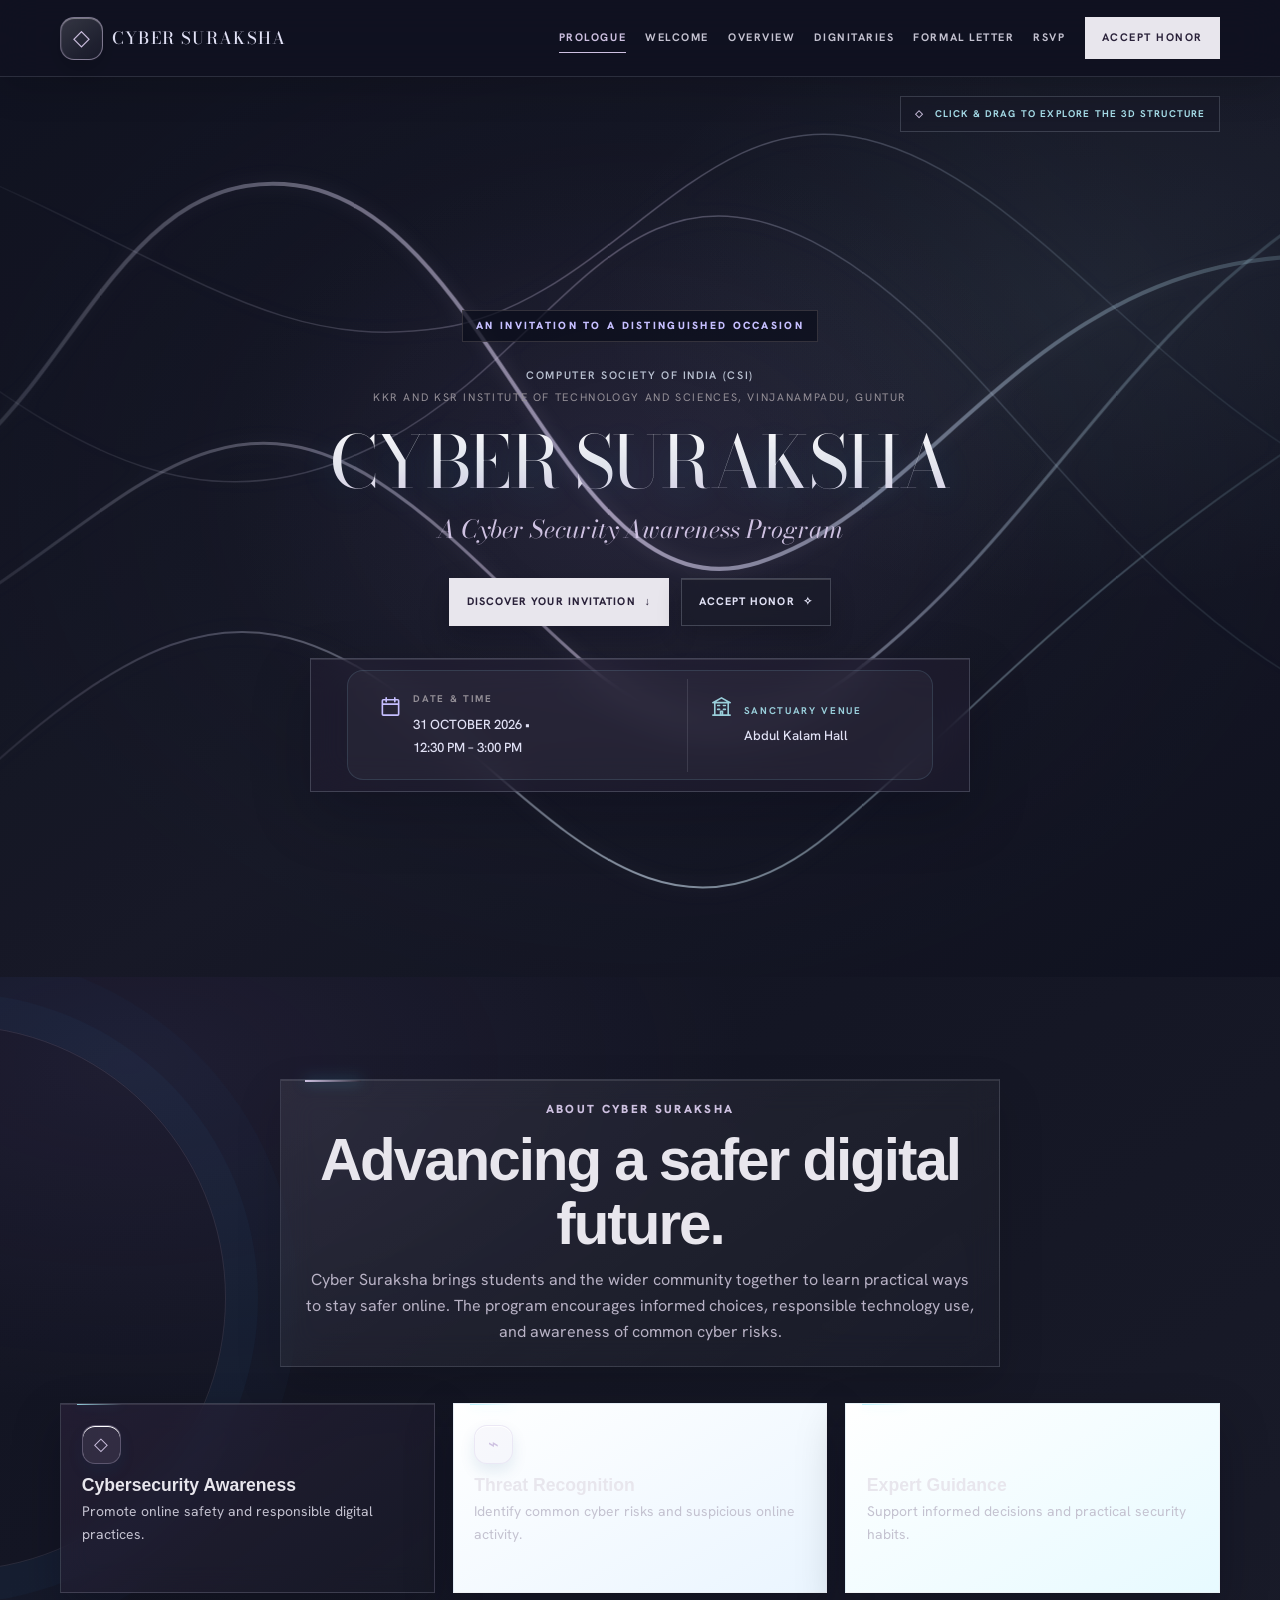
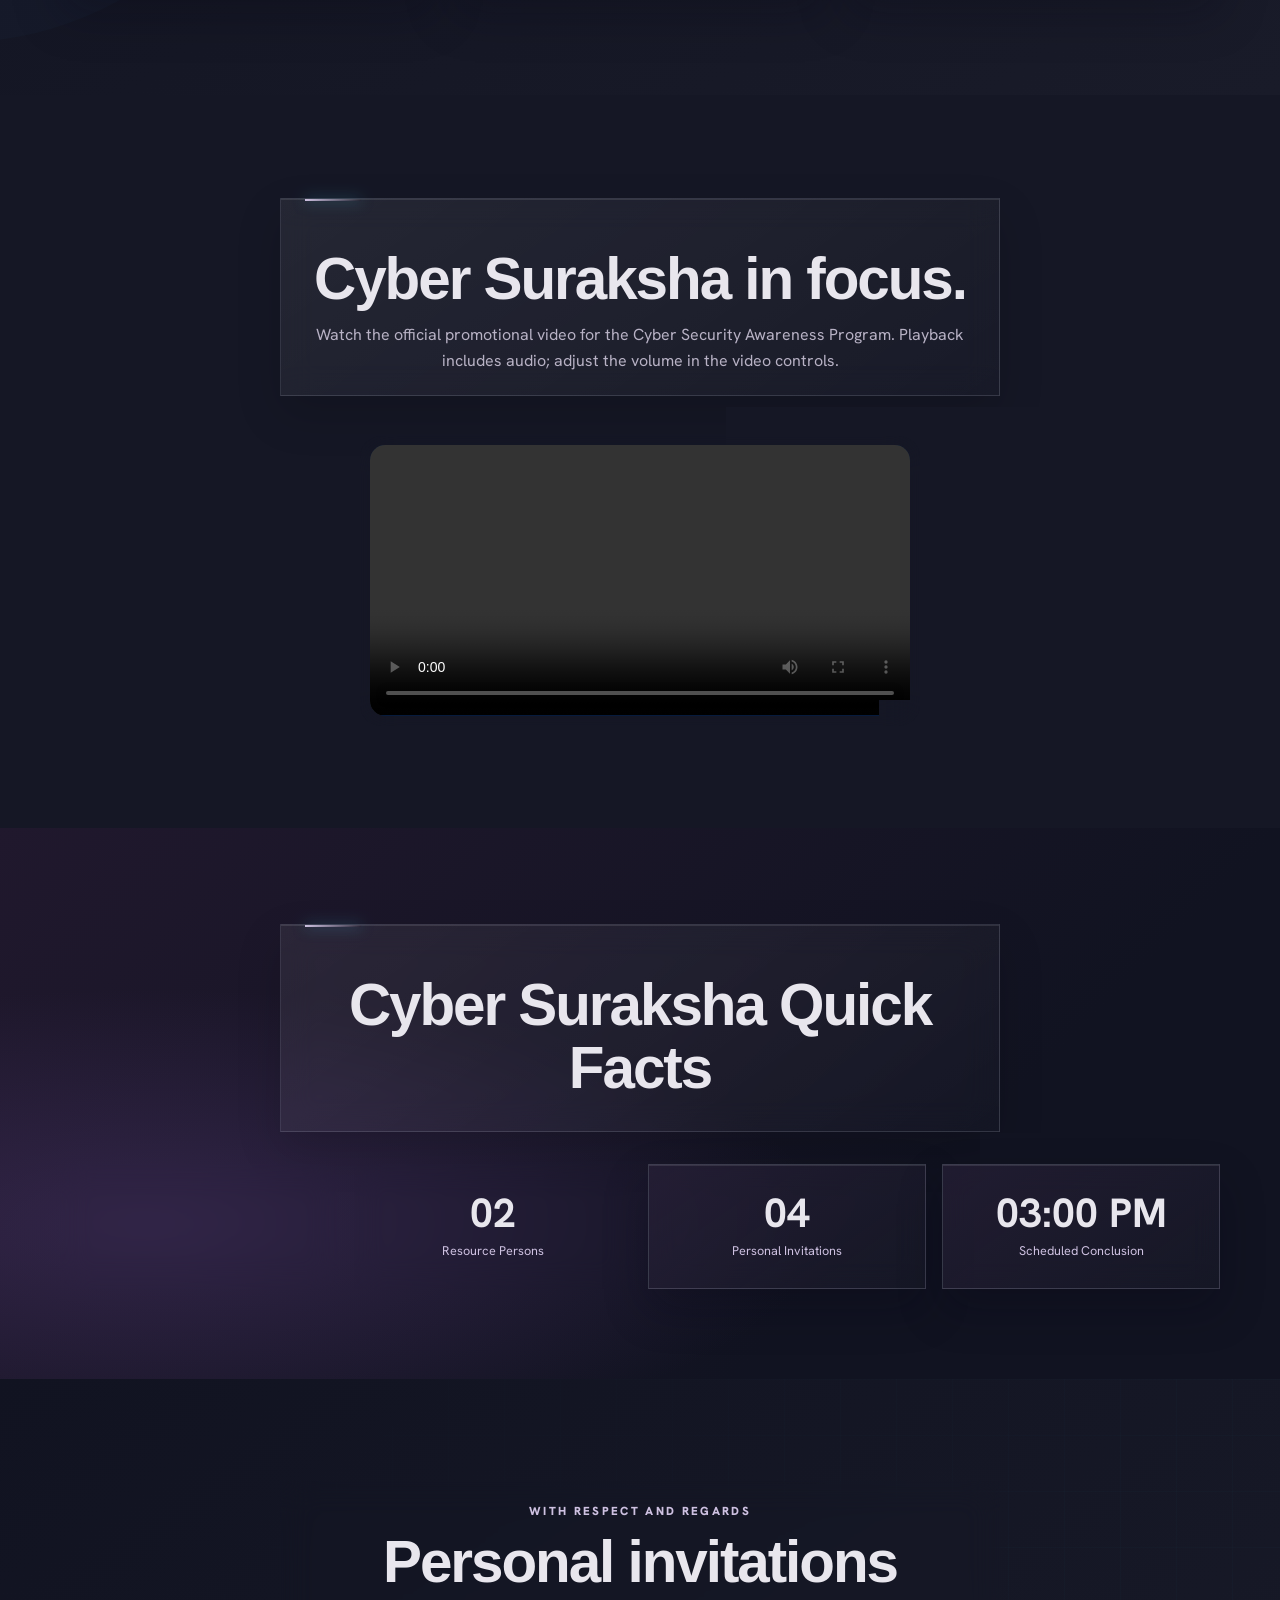
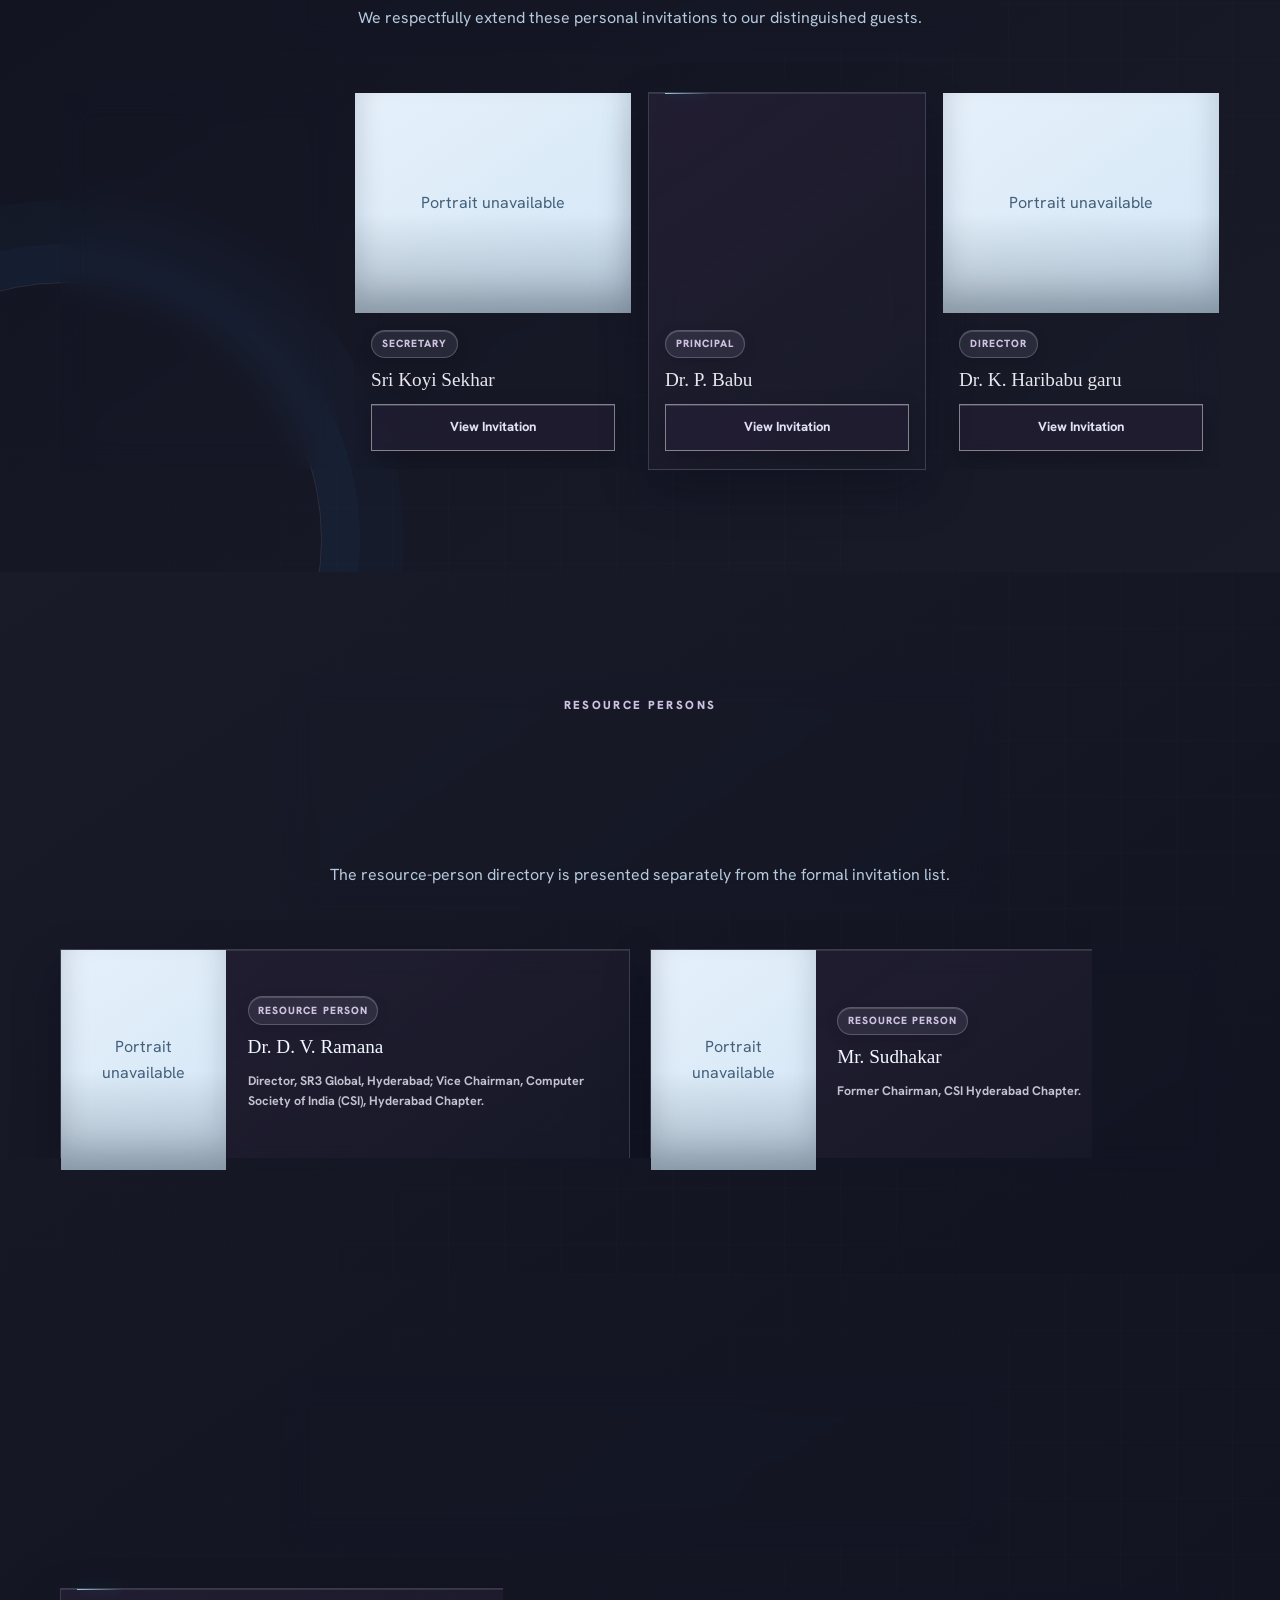
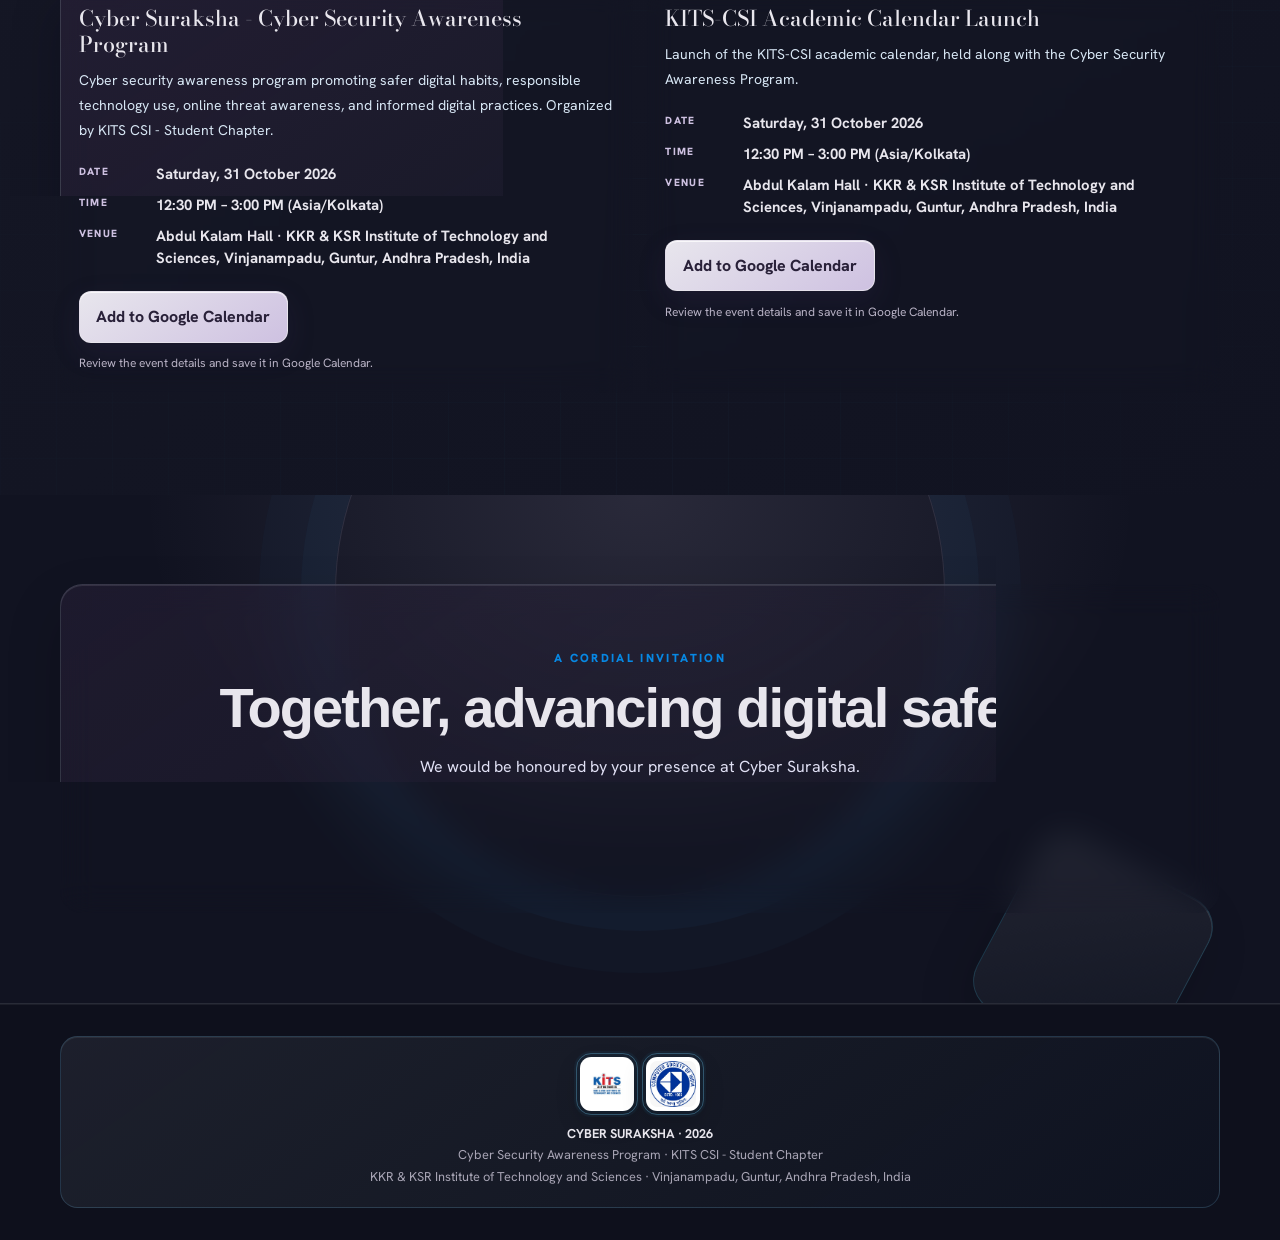
==== commit 3a0a306b: "Match Cyber Suraksha site to reference design Co-authored-by: Copilot <223556219+Copilot@users.norep" ====
--- a/index.html
+++ b/index.html
@@ -3,13 +3,16 @@
 <head>
   <meta charset="utf-8">
   <meta name="viewport" content="width=device-width, initial-scale=1">
-  <meta name="theme-color" content="#071a37">
+  <meta name="theme-color" content="#111321">
   <meta name="description" content="Official invitation to Cyber Suraksha 2026 by KITS CSI - Student Chapter at KKR & KSR Institute of Technology and Sciences, Guntur.">
   <meta property="og:title" content="Cyber Suraksha 2026 | KITS CSI - Student Chapter">
   <meta property="og:description" content="An institutional cybersecurity awareness initiative by KITS CSI - Student Chapter.">
   <meta property="og:type" content="website">
   <title>Cyber Suraksha 2026 | KITS CSI - Student Chapter</title>
-  <link rel="stylesheet" href="css/style.css">
+  <link rel="preconnect" href="https://fonts.googleapis.com">
+  <link rel="preconnect" href="https://fonts.gstatic.com" crossorigin>
+  <link href="https://fonts.googleapis.com/css2?family=Bodoni+Moda:ital,opsz,wght@0,6..96,400;0,6..96,500;1,6..96,400&amp;family=Hanken+Grotesk:wght@300;400;500;600;700&amp;display=swap" rel="stylesheet">
+  <link rel="stylesheet" href="css/style.css?v=20261030-5">
 </head>
 <body>
   <a class="skip-link" href="#main-content">Skip to content</a>
@@ -17,7 +20,7 @@
     <div class="wrap nav-bar">
       <a class="brand" href="#home" aria-label="Cyber Suraksha home">
         <span class="brand-mark" aria-hidden="true">◇</span>
-        <span class="brand-copy">CYBER SURAKSHA<small>KITS CSI - Student Chapter</small></span>
+        <span class="brand-copy">CYBER SURAKSHA</span>
       </a>
       <div class="header-marks" aria-label="Official KITS and CSI logos">
         <img class="official-logo header-logo" src="images/kits-logo.png" alt="KITS institutional logo" width="56" height="56">
@@ -25,27 +28,55 @@
       </div>
       <button class="menu-toggle" type="button" aria-label="Open navigation menu" aria-expanded="false" aria-controls="primary-navigation">☰</button>
       <nav class="nav-links" id="primary-navigation" aria-label="Main navigation">
-        <a href="#home">Home</a>
-        <a href="#purpose">About Us</a>
-        <a href="#promo">Program Preview</a>
-        <a href="#event-details">Event Details</a>
-        <a class="nav-cta" href="#invitees">View Invitations</a>
+        <a href="#home">Prologue</a>
+        <a href="#purpose">Welcome</a>
+        <a href="#event-details">Overview</a>
+        <a href="#speakers">Dignitaries</a>
+        <a href="#invitees">Formal Letter</a>
+        <a href="#event-details">RSVP</a>
+        <a class="nav-cta" href="#invitees">Accept Honor</a>
       </nav>
     </div>
   </header>
 
   <main id="main-content">
     <section class="hero" id="home">
+      <div class="hero-flow" aria-hidden="true">
+        <svg viewBox="0 0 1440 900" preserveAspectRatio="none" focusable="false">
+          <defs>
+            <linearGradient id="flow-lavender" x1="0" x2="1">
+              <stop offset="0" stop-color="#b8c0d0" stop-opacity=".08"></stop>
+              <stop offset=".48" stop-color="#cec1e1" stop-opacity=".9"></stop>
+              <stop offset="1" stop-color="#a6dce8" stop-opacity=".14"></stop>
+            </linearGradient>
+            <linearGradient id="flow-ice" x1="1" x2="0">
+              <stop offset="0" stop-color="#a6dce8" stop-opacity=".08"></stop>
+              <stop offset=".5" stop-color="#dceeff" stop-opacity=".8"></stop>
+              <stop offset="1" stop-color="#cec1e1" stop-opacity=".08"></stop>
+            </linearGradient>
+          </defs>
+          <g class="flow-ribbons">
+            <path class="flow-ribbon flow-ribbon-wide" d="M-120 420 C80 390 120 90 340 115 S635 545 850 485 1170 140 1560 190"></path>
+            <path class="flow-ribbon" d="M-100 565 C120 470 230 290 430 405 S730 750 960 590 1260 230 1550 95"></path>
+            <path class="flow-ribbon flow-ribbon-ice" d="M-80 755 C150 555 270 500 440 605 S735 895 930 750 1220 490 1530 320"></path>
+            <path class="flow-ribbon flow-ribbon-soft" d="M-120 225 C100 390 250 455 440 365 S700 75 910 170 1240 540 1560 650"></path>
+            <path class="flow-ribbon flow-ribbon-soft" d="M-80 80 C210 185 310 280 500 255 S785 30 970 70 1285 320 1540 425"></path>
+          </g>
+        </svg>
+      </div>
+      <p class="hero-flow-hint" aria-hidden="true"><span>◇</span> Click &amp; drag to explore the 3D structure</p>
       <div class="wrap hero-inner">
         <div class="hero-copy" data-reveal>
-          <p class="eyebrow">Presented by KITS CSI - Student Chapter</p>
-          <h1>Cyber <span>Suraksha</span></h1>
-          <h2>Cyber Security Awareness Program &amp; KITS-CSI Academic Calendar Launch</h2>
-          <p class="motto">Promoting awareness. Advancing safety. Strengthening digital confidence.</p>
-          <p class="hero-description">An institutional cybersecurity awareness initiative promoting safer digital habits, responsible technology use, online threat awareness, and informed digital practices.</p>
+          <p class="eyebrow">An Invitation to a Distinguished Occasion</p>
+          <div class="hero-institution">
+            <p>Computer Society of India (CSI)</p>
+            <p>KKR and KSR Institute of Technology and Sciences, Vinjanampadu, Guntur</p>
+          </div>
+          <h1><span>CYBER SURAKSHA</span></h1>
+          <h2>A Cyber Security Awareness Program</h2>
           <div class="hero-actions">
-            <a class="button button-primary" href="#invitees">View Invitations <span aria-hidden="true">↓</span></a>
-            <a class="button button-outline" href="#event-details">View Event Details</a>
+            <a class="button button-primary" href="#invitees"><span>Discover Your Invitation</span><span aria-hidden="true">↓</span></a>
+            <a class="button button-outline" href="#invitees"><span>Accept Honor</span><span aria-hidden="true">✧</span></a>
           </div>
         </div>
         <div class="shield-stage" aria-hidden="true">
@@ -64,9 +95,19 @@
         </div>
         <div class="hero-event">
           <div class="wrap hero-event-grid">
-            <div class="hero-event-item"><span>Date</span><strong data-event-date>Saturday, 31 October 2026</strong></div>
-            <div class="hero-event-item"><span>Time</span><strong data-event-time>12:30 PM – 3:00 PM</strong></div>
-            <div class="hero-event-item"><span>Venue</span><strong>Abdul Kalam Hall · Guntur</strong></div>
+            <div class="hero-event-item">
+              <svg class="hero-event-icon hero-event-icon-calendar" viewBox="0 0 24 24" fill="none" aria-hidden="true">
+                <rect x="3.5" y="5" width="17" height="16" rx="1" stroke="currentColor" stroke-width="1.7"></rect>
+                <path d="M7.5 3v4M16.5 3v4M4 9.5h16" stroke="currentColor" stroke-width="1.7" stroke-linecap="round"></path>
+              </svg>
+              <div><span>Date &amp; Time</span><strong><span data-event-date data-event-date-format="month-uppercase">31 OCTOBER 2026</span> •<br><span data-event-time>12:30 PM – 3:00 PM</span></strong></div>
+            </div>
+            <div class="hero-event-item">
+              <svg class="hero-event-icon hero-event-icon-venue" viewBox="0 0 24 24" fill="none" aria-hidden="true">
+                <path d="M3 21h18M5 21V8h14v13M3 8l9-5 9 5M8 11h2m4 0h2m-8 4h2m4 0h2m-5 6v-4h2v4" stroke="currentColor" stroke-width="1.7" stroke-linecap="round" stroke-linejoin="round"></path>
+              </svg>
+              <div><span>Sanctuary Venue</span><strong>Abdul Kalam Hall</strong></div>
+            </div>
           </div>
         </div>
       </div>
@@ -187,6 +228,6 @@
     </div>
   </footer>
   <script src="js/config.js"></script>
-  <script src="js/main.js"></script>
+  <script src="js/main.js?v=20261030-2"></script>
 </body>
 </html>
--- a/css/style.css
+++ b/css/style.css
@@ -754,12 +754,528 @@
 @media (prefers-reduced-motion: reduce) {
   *, *::before, *::after { scroll-behavior: auto !important; animation-duration: .01ms !important; animation-iteration-count: 1 !important; transition-duration: .01ms !important; }
 }
+
+/* Cinematic indigo glass direction shared by the home and invitation pages. */
+body:not(.invitation-page) {
+  color: #e1e1f5;
+  background: #111321;
+}
+
+.site-header {
+  background: rgba(16, 18, 32, .88);
+  border-bottom-color: rgba(184, 192, 208, .16);
+}
+.site-header .brand { gap: .55rem; }
+.site-header .brand-copy {
+  display: block;
+  color: #e1e1f5;
+  font: 500 1.05rem/1 "Bodoni Moda", Georgia, serif;
+  letter-spacing: .08em;
+}
+.brand-mark {
+  border-color: rgba(206, 193, 225, .55);
+  background: linear-gradient(145deg, rgba(255,255,255,.15), rgba(206,193,225,.04));
+  color: #cec1e1;
+}
+.header-marks { display: none; }
+.nav-bar { min-height: 76px; }
+.nav-links { gap: clamp(.65rem, 1.5vw, 1.4rem); }
+.nav-links a {
+  color: #c4c2d0;
+  font-size: .68rem;
+  font-weight: 700;
+  letter-spacing: .14em;
+  text-transform: uppercase;
+}
+.nav-links a[href="#home"] { padding-bottom: .35rem; border-bottom: 1px solid #cec1e1; color: #cec1e1; }
+.nav-links a:hover { color: #e8e6ed; }
+.nav-links .nav-cta {
+  padding: .7rem 1rem;
+  border-color: rgba(232, 230, 237, .65);
+  border-radius: 0;
+  background: #e8e6ed;
+  color: #292139;
+  box-shadow: none;
+}
+.nav-links .nav-cta:hover {
+  background: #cec1e1;
+  color: #292139;
+}
+.menu-toggle {
+  border-color: rgba(206, 193, 225, .4);
+  border-radius: 0;
+}
+
+.hero {
+  min-height: min(900px, 100vh);
+  min-height: min(900px, 100svh);
+  background:
+    radial-gradient(ellipse at 50% 45%, rgba(80, 68, 109, .24), transparent 46%),
+    radial-gradient(ellipse at 85% 25%, rgba(166, 220, 232, .08), transparent 32%),
+    linear-gradient(145deg, #111321, #191b29 54%, #101220);
+}
+.hero::before, .hero::after { display: none; }
+.hero-flow {
+  position: absolute;
+  z-index: 0;
+  inset: 0;
+  overflow: hidden;
+  pointer-events: none;
+  background: radial-gradient(ellipse at 50% 46%, transparent 16%, rgba(17, 19, 33, .24) 74%);
+  perspective: 1200px;
+}
+.hero-flow svg {
+  width: 100%;
+  height: 100%;
+  overflow: visible;
+  transform: perspective(1200px) rotateX(var(--flow-rotate-x, 0deg)) rotateY(var(--flow-rotate-y, 0deg)) scale(1.02);
+  transform-origin: center;
+  transition: transform .24s ease-out;
+}
+.flow-ribbons { filter: drop-shadow(0 0 9px rgba(206, 193, 225, .3)); }
+.flow-ribbon {
+  fill: none;
+  stroke: url("#flow-lavender");
+  stroke-width: 3;
+  vector-effect: non-scaling-stroke;
+  opacity: .7;
+  animation: ribbon-glow 8s ease-in-out infinite alternate;
+}
+.flow-ribbon-wide { stroke-width: 4; opacity: .8; }
+.flow-ribbon-ice { stroke: url("#flow-ice"); stroke-width: 2; opacity: .72; animation-delay: -3s; }
+.flow-ribbon-soft { stroke-width: 1.5; opacity: .38; animation-delay: -5s; }
+.hero-flow-hint {
+  position: absolute;
+  z-index: 2;
+  top: 1.2rem;
+  right: max(1.25rem, calc((100% - 1160px) / 2));
+  margin: 0;
+  padding: .55rem .85rem;
+  border: 1px solid rgba(184, 192, 208, .22);
+  background: rgba(25, 27, 41, .62);
+  color: #a6dce8;
+  font-size: .61rem;
+  font-weight: 700;
+  letter-spacing: .12em;
+  text-transform: uppercase;
+  backdrop-filter: blur(12px);
+  -webkit-backdrop-filter: blur(12px);
+}
+.hero-flow-hint span { margin-right: .4rem; color: #cec1e1; }
+.hero.is-dragging, .hero.is-dragging * { cursor: grabbing; }
+.hero-inner {
+  z-index: 1;
+  display: flex;
+  min-height: min(900px, 100vh);
+  min-height: min(900px, 100svh);
+  flex-direction: column;
+  justify-content: center;
+  gap: 0;
+  padding-block: 8rem 5rem;
+  text-align: center;
+}
+.hero-copy { max-width: 880px; }
+.hero .eyebrow {
+  display: inline-block;
+  margin: 0 0 1.5rem;
+  padding: .4rem .8rem;
+  border: 1px solid rgba(73, 69, 76, .64);
+  background: rgba(11, 13, 27, .72);
+  color: #c6bfff;
+  font-size: .65rem;
+  letter-spacing: .22em;
+}
+.hero-institution {
+  margin: 0 auto 1.1rem;
+  color: #948f97;
+  font-size: .68rem;
+  letter-spacing: .15em;
+  line-height: 1.8;
+  text-transform: uppercase;
+}
+.hero-institution p { margin: 0; }
+.hero-institution p:first-child { margin-bottom: .15rem; color: #b8c0d0; font-weight: 600; }
+.hero h1 {
+  margin: .4rem 0 .55rem;
+  color: #e8e6ed;
+  font: 400 clamp(1.8rem, 7vw, 4.5rem)/1.05 "Bodoni Moda", Georgia, serif;
+  letter-spacing: -.02em;
+  white-space: nowrap;
+}
+.hero h1 span {
+  color: #e8e6ed;
+  background: linear-gradient(180deg, #fff 0%, #e8e6ed 55%, #cec1e1 100%);
+  background-clip: text;
+  -webkit-background-clip: text;
+  -webkit-text-fill-color: transparent;
+}
+.hero h2 {
+  margin: .7rem 0 2rem;
+  color: #cec1e1;
+  font: italic 400 clamp(1.1rem, 2.4vw, 1.55rem)/1.4 "Bodoni Moda", Georgia, serif;
+}
+.hero .motto { display: none; }
+.hero-description { color: #c4c2d0; }
+.hero-actions, .hero .action-row { justify-content: center; }
+.hero .button { min-height: 48px; border-radius: 0; font-size: .68rem; letter-spacing: .1em; text-transform: uppercase; }
+.hero .button-primary {
+  border-color: rgba(232, 230, 237, .9);
+  background: #e8e6ed;
+  color: #292139;
+  box-shadow: 0 12px 30px rgba(6, 6, 18, .24);
+}
+.hero .button-primary:hover:not(:disabled) { background: #cec1e1; color: #1d1b28; }
+.hero .button-outline {
+  border-color: rgba(184, 192, 208, .26);
+  background: rgba(25, 27, 41, .6);
+  color: #e1e1f5;
+}
+.shield-stage { display: none; }
+.hero-event {
+  position: relative;
+  right: auto;
+  bottom: auto;
+  left: auto;
+  width: min(660px, 100%);
+  margin: 2rem auto 0;
+  padding: .7rem 1rem;
+  border: 1px solid rgba(184, 192, 208, .24);
+  border-radius: 0;
+  background: rgba(41, 33, 57, .38);
+  box-shadow: inset 0 1px rgba(255,255,255,.1), 0 22px 60px rgba(5, 6, 20, .22);
+  backdrop-filter: blur(18px);
+  -webkit-backdrop-filter: blur(18px);
+}
+.hero-event-grid { grid-template-columns: 1.15fr .85fr; gap: .75rem; }
+.hero-event-item {
+  padding: .8rem;
+  text-align: left;
+}
+.hero-event-item + .hero-event-item { border-left: 1px solid rgba(184, 192, 208, .16); }
+.hero-event-icon { width: 23px; height: 23px; flex: 0 0 auto; margin: .2rem .15rem 0 .35rem; }
+.hero-event-icon-calendar { color: #c6bfff; }
+.hero-event-icon-venue { color: #9acfdb; }
+.hero-event-item span {
+  color: #948f97;
+  font-size: .61rem;
+  font-weight: 700;
+  letter-spacing: .17em;
+  text-transform: uppercase;
+}
+.hero-event-item strong {
+  display: block;
+  color: #e1e1f5;
+  font-size: .83rem;
+  font-weight: 500;
+  line-height: 1.7;
+}
+.hero-event-item strong span { display: inline; margin: 0; color: inherit; font-size: inherit; font-weight: inherit; letter-spacing: normal; text-transform: none; }
+.hero-event-item > div > span { display: block; margin: 0 0 .4rem; }
+.hero-event-separator { display: none; }
+.hero-event-item { display: flex; align-items: flex-start; gap: .55rem; }
+.hero-event-item > div { min-width: 0; }
+.hero-event-item:nth-child(2) > div { align-self: center; }
+.hero-event-item:nth-child(2) > div > span { color: #9acfdb; }
+.hero-wave, .stats-wave { display: none; }
+
+.intro-section, .promo-section, .event-section {
+  color: #e1e1f5;
+  background:
+    radial-gradient(ellipse at 10% 12%, rgba(90, 72, 123, .18), transparent 38%),
+    linear-gradient(145deg, #111321, #191b29);
+}
+.intro-section::before, .invitee-section::before, .closing::before { border-color: rgba(206, 193, 225, .12); }
+.promo-section { background: #151725; }
+.section-heading {
+  border-color: rgba(184, 192, 208, .16);
+  border-radius: 0;
+  background: linear-gradient(145deg, rgba(255,255,255,.07), rgba(255,255,255,.015));
+  box-shadow: inset 0 1px rgba(255,255,255,.1), 0 18px 42px rgba(0,0,0,.15);
+}
+.section-heading::before { background: linear-gradient(90deg, #cec1e1, transparent); }
+.section-heading h2, .intro-section .section-heading h2, .promo-section .section-heading h2 { color: #e8e6ed; }
+.section-heading .eyebrow, .intro-section .section-heading .eyebrow, .promo-section .section-heading .eyebrow { color: #cec1e1; }
+.section-heading p:last-child, .intro-section .section-heading p:last-child, .promo-section .section-heading p:last-child { color: #b8b2c5; }
+.highlight-card, .guest-card, .speaker-card, .event-detail, .stat-card {
+  border-color: rgba(184, 192, 208, .2);
+  border-radius: 0;
+  background: linear-gradient(145deg, rgba(41, 33, 57, .68), rgba(25, 27, 41, .55));
+  box-shadow: inset 0 1px rgba(255,255,255,.1), 0 20px 44px rgba(8, 8, 20, .28);
+  backdrop-filter: blur(14px);
+  -webkit-backdrop-filter: blur(14px);
+}
+.highlight-card:hover, .guest-card:hover, .speaker-card:hover, .event-detail:hover {
+  border-color: rgba(206, 193, 225, .46);
+  box-shadow: inset 0 1px rgba(255,255,255,.18), 0 26px 52px rgba(8, 8, 20, .36), 0 0 32px rgba(206, 193, 225, .08);
+}
+.highlight-card h3, .guest-card h3, .speaker-card h3, .event-detail h3 { color: #e8e6ed; }
+.highlight-card p, .speaker-card .speaker-title { color: #c4c2d0; }
+.highlight-icon {
+  border-color: rgba(206, 193, 225, .28);
+  background: rgba(206, 193, 225, .1);
+  color: #cec1e1;
+}
+.role-pill, .event-detail span { border-color: rgba(206, 193, 225, .28); color: #cec1e1; }
+.role-pill { background: rgba(206, 193, 225, .1); }
+.stats-section {
+  color: #e1e1f5;
+  background:
+    radial-gradient(ellipse at 12% 72%, rgba(92, 63, 128, .36), transparent 42%),
+    linear-gradient(135deg, #20182d, #111321 70%);
+}
+.stats-section .section-heading h2, .stat-card strong { color: #e8e6ed; }
+.stats-section .section-heading .eyebrow, .stat-card span { color: #cec1e1; }
+.invitee-section, .speaker-section {
+  color: #e1e1f5;
+  background: linear-gradient(145deg, #111321, #191b29);
+}
+.speaker-section { background: linear-gradient(145deg, #191b29, #111321); }
+.event-section { background: linear-gradient(145deg, #151725, #111321); }
+.event-detail strong { color: #e8e6ed; }
+.calendar-review-note, .event-note { color: #b8b2c5; }
+.closing {
+  color: #e1e1f5;
+  background: radial-gradient(ellipse at 50% 0%, rgba(206, 193, 225, .13), transparent 55%), #111321;
+}
+.closing > .wrap {
+  padding: clamp(2rem, 5vw, 4rem);
+  border: 1px solid rgba(184, 192, 208, .18);
+  background: linear-gradient(145deg, rgba(41, 33, 57, .54), rgba(25, 27, 41, .4));
+}
+.closing h2 { color: #e8e6ed; }
+.closing p:last-child { color: #c4c2d0; }
+.site-footer {
+  border-top-color: rgba(184, 192, 208, .15);
+  background: #0e101c;
+  color: #a8a5b5;
+}
+.site-footer strong { color: #e8e6ed; }
+.text-logo { border-color: rgba(206, 193, 225, .3); color: #cec1e1; }
+
+.invitation-page {
+  min-height: 100vh;
+  color: #e1e1f5;
+  background:
+    radial-gradient(ellipse at 8% 12%, rgba(111, 84, 148, .22), transparent 38%),
+    radial-gradient(ellipse at 92% 78%, rgba(90, 111, 141, .12), transparent 34%),
+    linear-gradient(145deg, #111321, #191b29 55%, #101220);
+}
+.invitation-shell { width: min(1160px, calc(100% - 2.5rem)); }
+.invitation-header {
+  position: sticky;
+  top: .65rem;
+  z-index: 10;
+  gap: 1rem;
+  border-color: rgba(184, 192, 208, .18);
+  border-radius: 0;
+  background: rgba(16, 18, 32, .88);
+  box-shadow: inset 0 1px rgba(255,255,255,.08), 0 14px 34px rgba(0,0,0,.18);
+}
+.invitation-brand {
+  flex: 0 0 auto;
+  color: #e8e6ed;
+  font-family: "Bodoni Moda", Georgia, serif;
+  font-size: .92rem;
+  letter-spacing: .08em;
+}
+.invitation-brand .brand-mark {
+  width: 34px;
+  height: 34px;
+  border-radius: 0;
+}
+.invitation-nav { display: flex; align-items: center; justify-content: center; gap: clamp(.55rem, 1.2vw, 1.2rem); }
+.invitation-nav a {
+  color: #c4c2d0;
+  font-size: .62rem;
+  font-weight: 700;
+  letter-spacing: .11em;
+  text-decoration: none;
+  text-transform: uppercase;
+  transition: color .18s ease;
+}
+.invitation-nav a:hover { color: #e8e6ed; }
+.invitation-tag {
+  flex: 0 0 auto;
+  border-color: rgba(206, 193, 225, .24);
+  border-radius: 0;
+  background: rgba(206, 193, 225, .08);
+  color: #cec1e1;
+}
+.letter-card {
+  border-color: rgba(206, 193, 225, .3);
+  border-radius: 0;
+  background: linear-gradient(145deg, rgba(41, 33, 57, .78), rgba(17, 19, 33, .91));
+  box-shadow: inset 0 1px rgba(255,255,255,.14), 0 36px 100px rgba(5, 1, 16, .4), 0 0 55px rgba(166, 162, 232, .08);
+  backdrop-filter: blur(18px);
+  -webkit-backdrop-filter: blur(18px);
+}
+.letter-inner { border-left-color: #cec1e1; }
+.letter-inner::before { background: radial-gradient(circle, rgba(206, 193, 225, .14), transparent 70%); }
+.letter-kicker, .invitee-role, .salutation, .detail-tile span { color: #cec1e1; }
+.letter-title, .invitee-name { color: #e8e6ed; }
+.letter-subtitle, .invitee-message, .letter-closing { color: #c4c2d0; }
+.letterhead, .detail-tile {
+  border-color: rgba(184, 192, 208, .2);
+  border-radius: 0;
+  background: linear-gradient(145deg, rgba(255,255,255,.08), rgba(41,33,57,.2));
+}
+.letterhead-label { color: #c4c2d0; }
+.portrait-frame { border-color: rgba(206, 193, 225, .42); border-radius: 0; background: rgba(206, 193, 225, .07); }
+.portrait-frame .guest-photo { border-radius: 0; }
+.detail-tile strong, .letter-signature { color: #e8e6ed; }
+.letter-divider { background: linear-gradient(90deg, #cec1e1, rgba(206,193,225,.22), transparent); box-shadow: 0 0 14px rgba(206,193,225,.18); }
+.detail-tile:hover { border-color: rgba(206, 193, 225, .46); }
+.invitation-film { margin: 1.8rem 0; }
+.invitation-film-heading { margin-bottom: 1rem; }
+.invitation-film-heading .letter-kicker { margin-bottom: .35rem; }
+.invitation-film-heading h2 {
+  margin: 0 0 .45rem;
+  color: #e8e6ed;
+  font: 400 clamp(1.55rem, 3vw, 2.15rem)/1.2 "Bodoni Moda", Georgia, serif;
+}
+.invitation-film-heading p:last-child { margin: 0; color: #c4c2d0; font-size: .87rem; }
+.invitation-film .promo-video-card {
+  width: min(760px, 100%);
+  margin-inline: 0;
+  border-color: rgba(206, 193, 225, .28);
+  border-radius: 0;
+  background: linear-gradient(145deg, rgba(41, 33, 57, .72), rgba(17, 19, 33, .9));
+  box-shadow: inset 0 1px rgba(255,255,255,.12), 0 24px 60px rgba(5, 6, 20, .28);
+}
+.invitation-film .promo-video { border-radius: 0; }
+.button-primary {
+  border-color: rgba(232, 230, 237, .7);
+  background: linear-gradient(145deg, #e8e6ed, #cec1e1);
+  color: #292139;
+  box-shadow: inset 0 1px rgba(255,255,255,.75), 0 10px 28px rgba(61, 45, 93, .2);
+}
+.button-outline, .button-light {
+  border-color: rgba(184, 192, 208, .3);
+  border-radius: 0;
+  background: rgba(41, 33, 57, .48);
+  color: #e1e1f5;
+}
+.button:hover:not(:disabled) { box-shadow: inset 0 1px rgba(255,255,255,.2), 0 16px 34px rgba(4, 4, 18, .34); }
+.action-status { color: #a6dce8; }
+.manual-share label { color: #c4c2d0; }
+.manual-share input { border-color: rgba(184, 192, 208, .25); border-radius: 0; background: #101220; color: #e1e1f5; }
+.invitation-footer { border-top-color: rgba(184, 192, 208, .16); color: #a8a5b5; }
+
+.hero-copy {
+  width: 100%;
+  max-width: 1060px;
+  padding: 0;
+  border: 0;
+  border-radius: 0;
+  background: none;
+  box-shadow: none;
+  backdrop-filter: none;
+  -webkit-backdrop-filter: none;
+}
+.hero-copy::before { display: none; }
+.hero-flow, .flow-ribbons { transform-style: preserve-3d; }
+.flow-ribbon { stroke-linecap: round; animation: ribbon-glow 8s ease-in-out infinite alternate; }
+.flow-ribbon-ice { animation-duration: 10s; }
+.flow-ribbon-soft { animation-duration: 12s; }
+.hero-copy > *, .hero-event, .section-heading, .highlight-card, .guest-card, .speaker-card, .event-detail, .stat-card, .promo-video-card,
+.letter-card, .portrait-frame, .detail-tile, .letterhead {
+  transform-style: preserve-3d;
+  backface-visibility: hidden;
+}
+.highlight-grid, .invitee-grid, .speaker-grid, .event-details, .stats-grid, .detail-grid { perspective: 1200px; }
+.highlight-card, .speaker-card, .event-detail, .stat-card, .promo-video-card, .section-heading, .letter-card, .detail-tile, .letterhead {
+  position: relative;
+  transition: transform .24s cubic-bezier(.2, .7, .2, 1), border-color .24s ease, box-shadow .24s ease;
+}
+.highlight-card::after, .speaker-card::after, .event-detail::after, .stat-card::after, .promo-video-card::after, .section-heading::after, .detail-tile::after, .letterhead::after {
+  position: absolute;
+  z-index: 0;
+  inset: 0;
+  content: "";
+  pointer-events: none;
+  opacity: 0;
+  background: radial-gradient(circle at var(--mx, 50%) var(--my, 50%), rgba(232, 230, 237, .2), transparent 58%);
+  transition: opacity .24s ease;
+}
+.highlight-card:hover::after, .speaker-card:hover::after, .event-detail:hover::after, .stat-card:hover::after,
+.promo-video-card:hover::after, .section-heading:hover::after, .detail-tile:hover::after, .letterhead:hover::after { opacity: 1; }
+.highlight-card > *, .speaker-card > *, .event-detail > *, .stat-card > *, .promo-video-card > *, .section-heading > *,
+.detail-tile > *, .letterhead > * { position: relative; z-index: 1; transform: translateZ(8px); }
+.highlight-card > .highlight-icon, .guest-content, .speaker-card .guest-content, .event-detail > h3, .stat-card > strong {
+  transform: translateZ(18px);
+}
+.guest-photo-frame { transform: translateZ(10px); }
+.guest-content { position: relative; z-index: 1; }
+.promo-video { position: relative; z-index: 1; }
+.letter-card { transition: transform .35s cubic-bezier(.2, .7, .2, 1), border-color .24s ease, box-shadow .24s ease; }
+.letter-inner { transform: translateZ(10px); }
+.portrait-frame { transition: transform .24s cubic-bezier(.2, .7, .2, 1), border-color .24s ease, box-shadow .24s ease; }
+.letterhead { overflow: hidden; }
+.letterhead-label { transform: translateZ(8px); }
+.hero-event { transform: translateZ(18px); }
+.hero .button { transform: translateZ(12px); }
+.hero .button:hover { transform: translateZ(18px) translateY(-3px); }
+.invitation-film .promo-video-card::after { border: 1px solid rgba(206, 193, 225, .1); }
+
+@keyframes ribbon-glow {
+  from { opacity: .46; }
+  to { opacity: .82; }
+}
+@media (max-width: 900px) {
+  .nav-links { gap: .65rem; }
+  .nav-links a { font-size: .59rem; letter-spacing: .1em; }
+  .invitation-nav { gap: .6rem; }
+  .invitation-nav a { font-size: .56rem; }
+}
+@media (max-width: 760px) {
+  .nav-bar { min-height: 68px; }
+  .nav-ready .nav-links.is-open {
+    background: rgba(16, 18, 32, .98);
+    border: 1px solid rgba(184, 192, 208, .18);
+  }
+  .nav-ready .nav-links.is-open a { color: #e1e1f5; }
+  .hero-inner {
+    min-height: max(700px, 100vh);
+    min-height: max(700px, 100svh);
+    padding-block: 7rem 4rem;
+  }
+  .hero-flow-hint { top: .8rem; right: 1rem; font-size: .53rem; }
+  .hero-event-grid { gap: .25rem; }
+  .hero-event-item { padding: .65rem .45rem; }
+  .hero-event-item strong { font-size: .72rem; }
+  .hero h1 { font-size: clamp(1.65rem, 7vw, 3.2rem); }
+  .invitation-shell { width: min(100% - 1.25rem, 680px); }
+  .invitation-header { position: relative; top: auto; flex-wrap: wrap; margin-top: .65rem; }
+  .invitation-nav { order: 3; flex: 1 0 100%; flex-wrap: wrap; justify-content: flex-start; padding-top: .55rem; border-top: 1px solid rgba(184, 192, 208, .12); }
+  .invitation-nav a { padding: .25rem 0; font-size: .61rem; }
+  .invitation-tag { margin-left: auto; }
+  .profile-grid { grid-template-columns: minmax(110px, 160px) 1fr; gap: 1rem; }
+}
+@media (max-width: 440px) {
+  .hero h1 { font-size: clamp(1.45rem, 7vw, 2.5rem); }
+  .hero-institution { max-width: 320px; font-size: .58rem; }
+  .hero-event-grid { grid-template-columns: 1fr; }
+  .hero-event-item + .hero-event-item { border-top: 1px solid rgba(184, 192, 208, .16); border-left: 0; }
+  .hero-event-item { text-align: center; }
+  .invitation-header { align-items: flex-start; }
+  .invitation-brand { font-size: .77rem; }
+  .invitation-tag { padding: .35rem .5rem; font-size: .55rem; }
+  .profile-grid { grid-template-columns: 1fr; }
+  .portrait-frame { width: min(180px, 70%); margin-inline: auto; }
+  .detail-grid { grid-template-columns: 1fr; }
+}
+@media (hover: none) {
+  .hero-flow-hint { display: none; }
+  .highlight-card, .speaker-card, .event-detail, .stat-card, .promo-video-card, .section-heading, .letter-card, .detail-tile, .letterhead {
+    transform: none !important;
+  }
+}
 @media print {
   @page { margin: 16mm; }
   :root { color-scheme: light; }
   body.invitation-page { min-height: auto; padding: 0; background: white; color: #15283b; print-color-adjust: exact; -webkit-print-color-adjust: exact; }
   .invitation-shell { width: 100%; padding: 0; }
-  .invitation-header, .action-row, .action-status, .manual-share, .invitation-footer { display: none !important; }
+  .invitation-header, .invitation-film, .action-row, .action-status, .manual-share, .invitation-footer { display: none !important; }
   .letter-card { overflow: visible; border: 1px solid #9db4c5; border-radius: 0; background: white; box-shadow: none; backdrop-filter: none; transform: none; break-inside: avoid; }
   .letter-card::before { display: none; }
   .letter-inner { padding: 12mm; border-left: 4px solid #1685aa; }
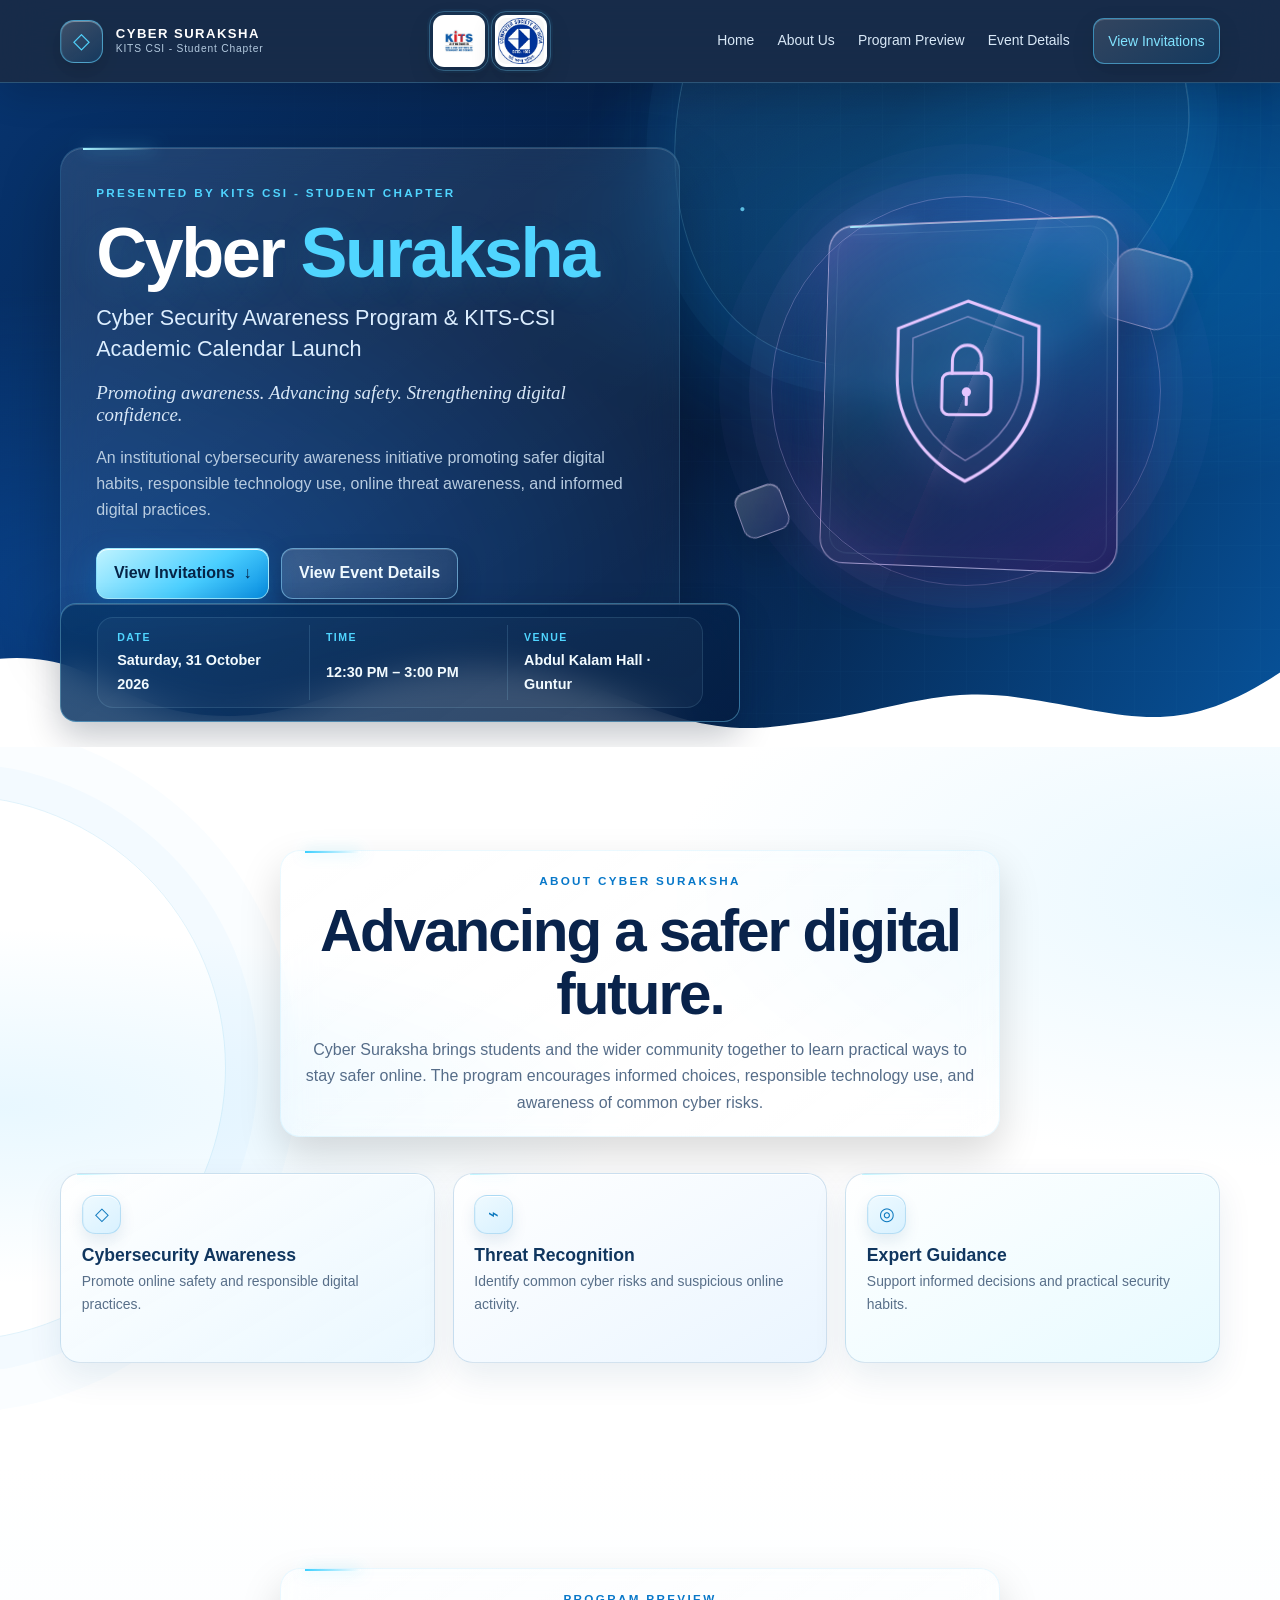
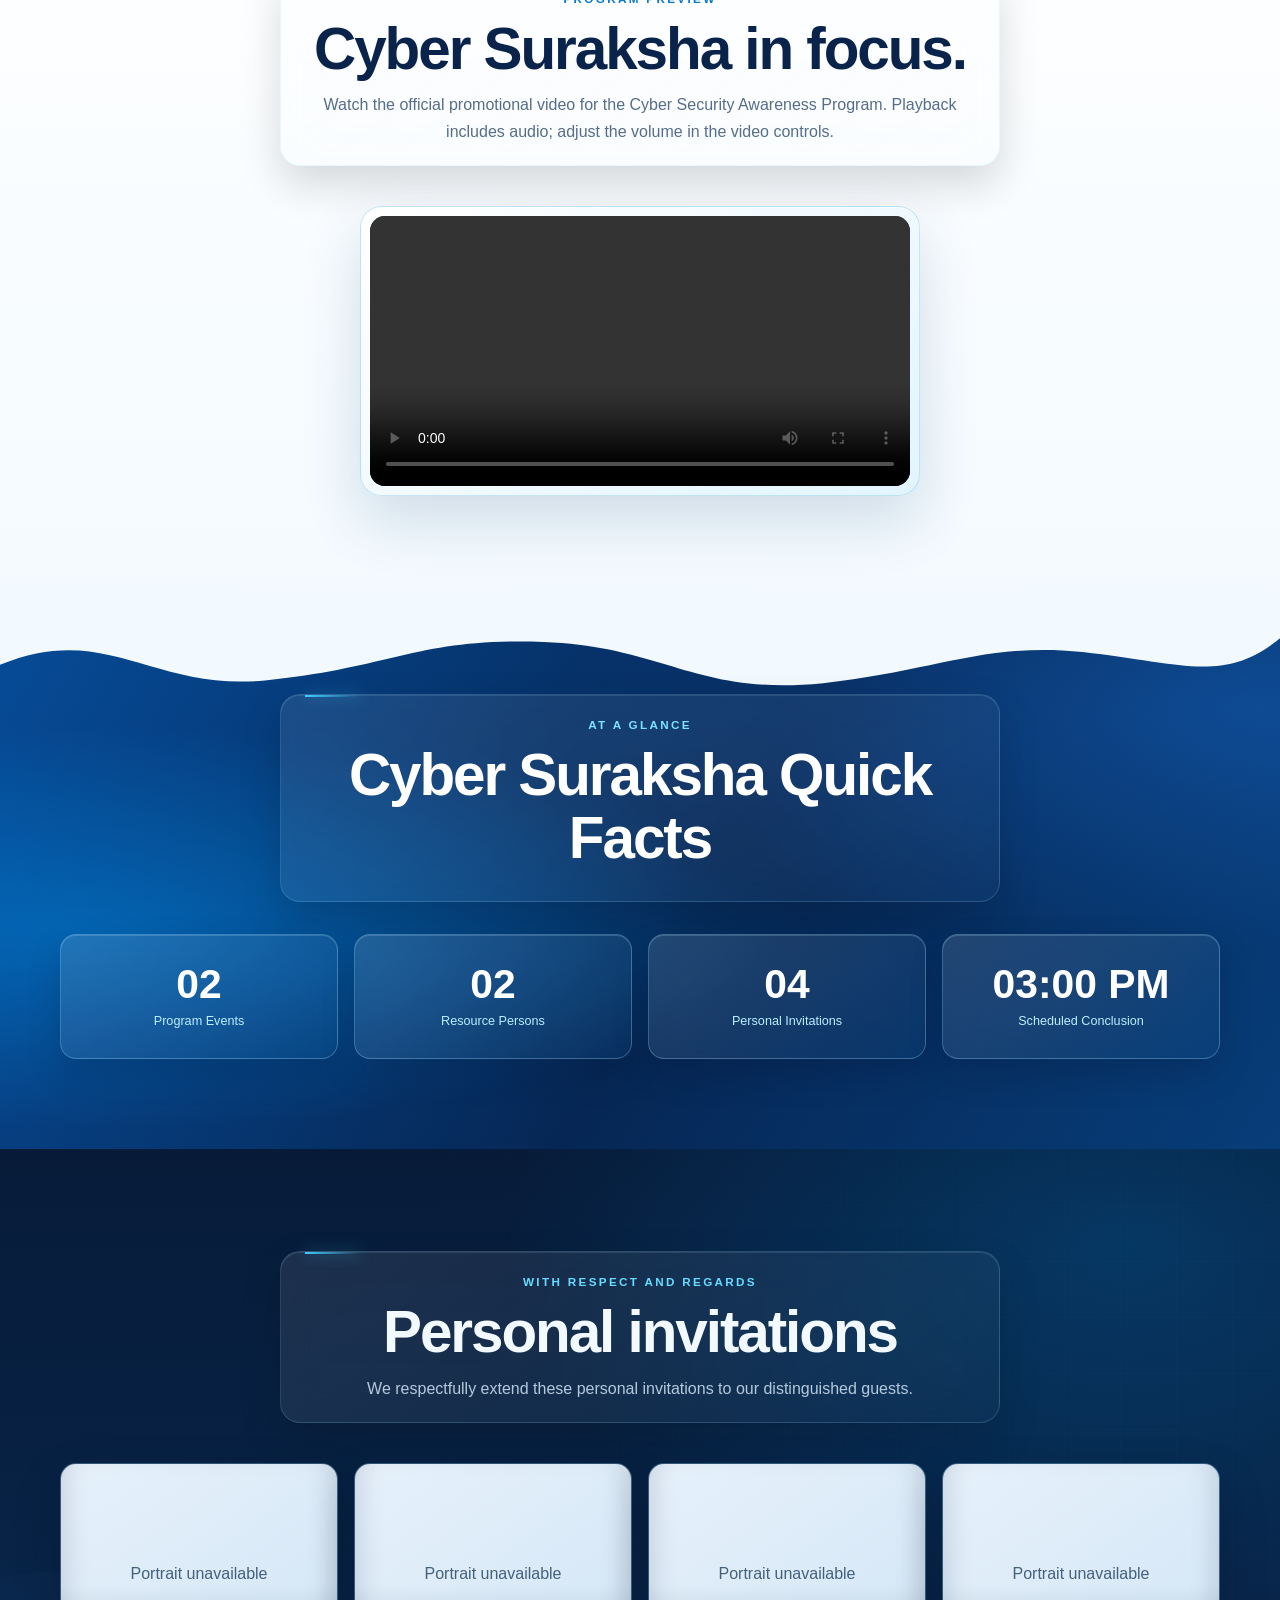
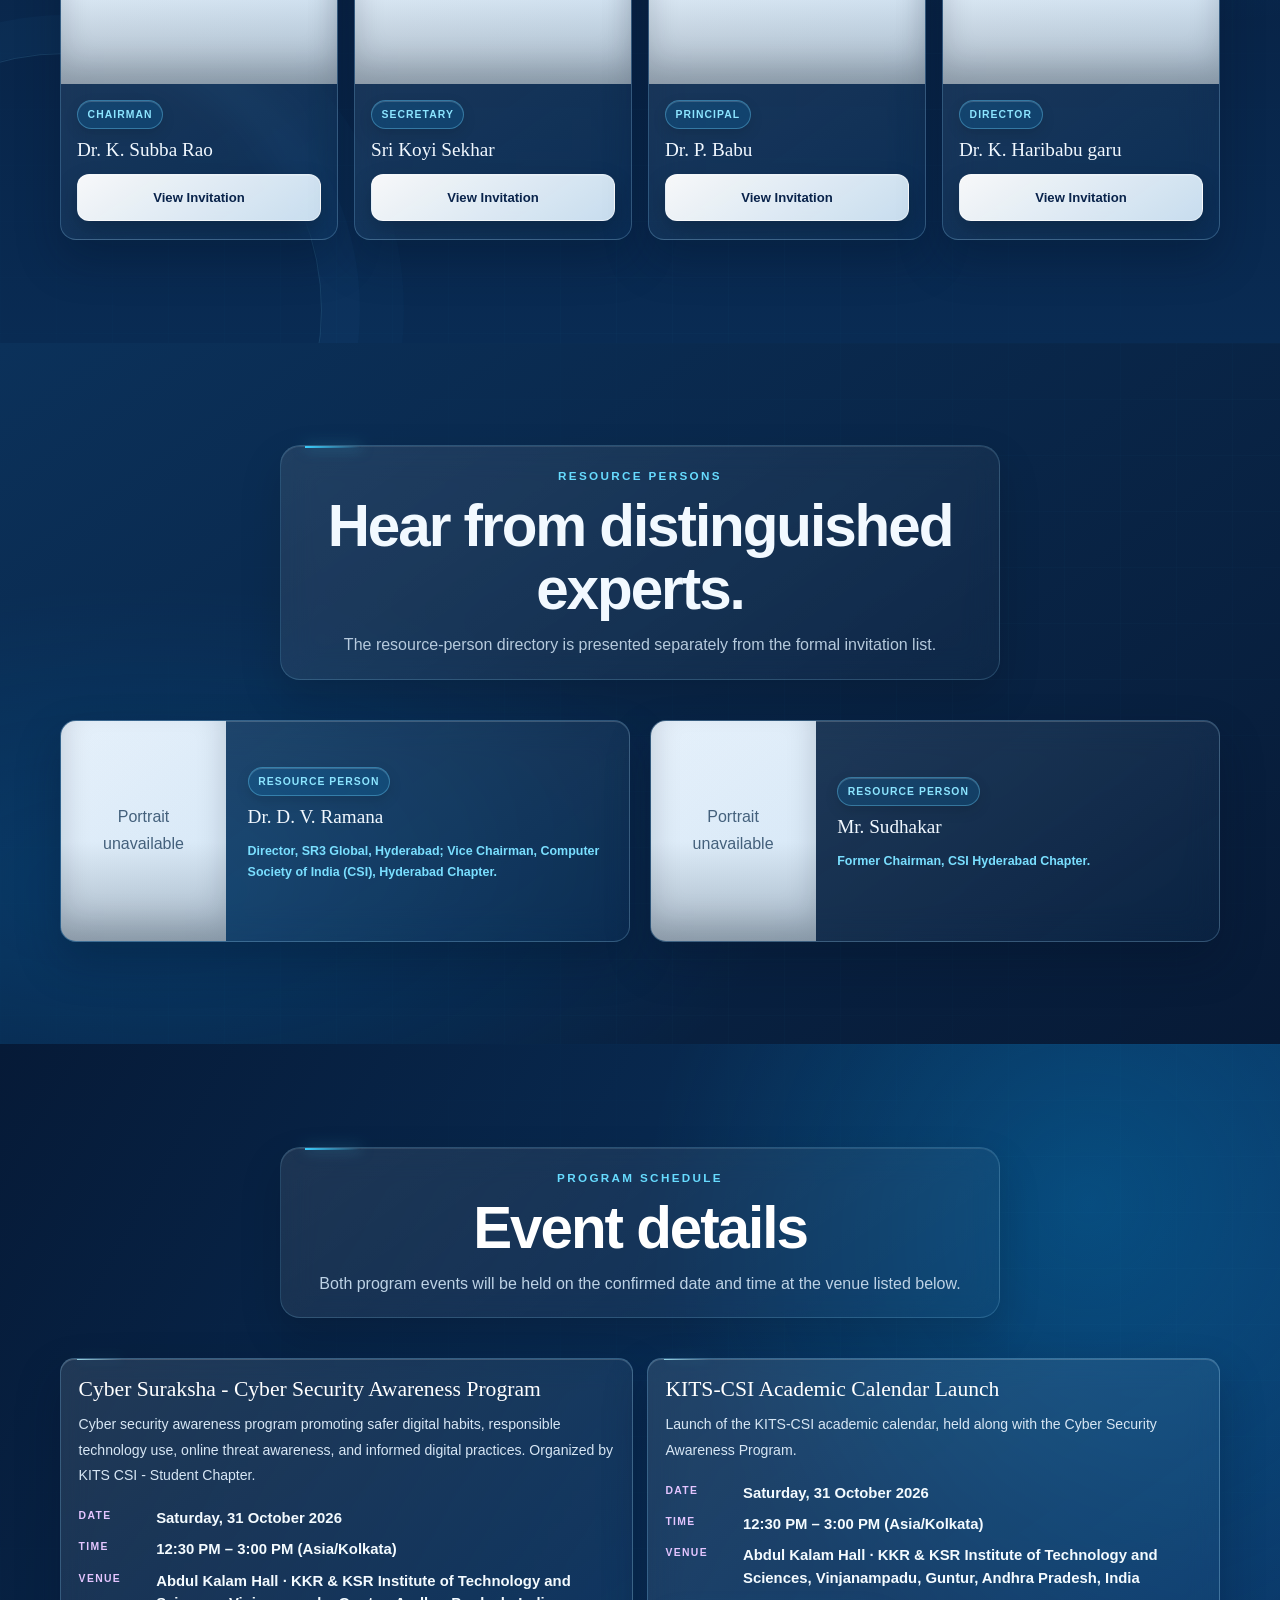
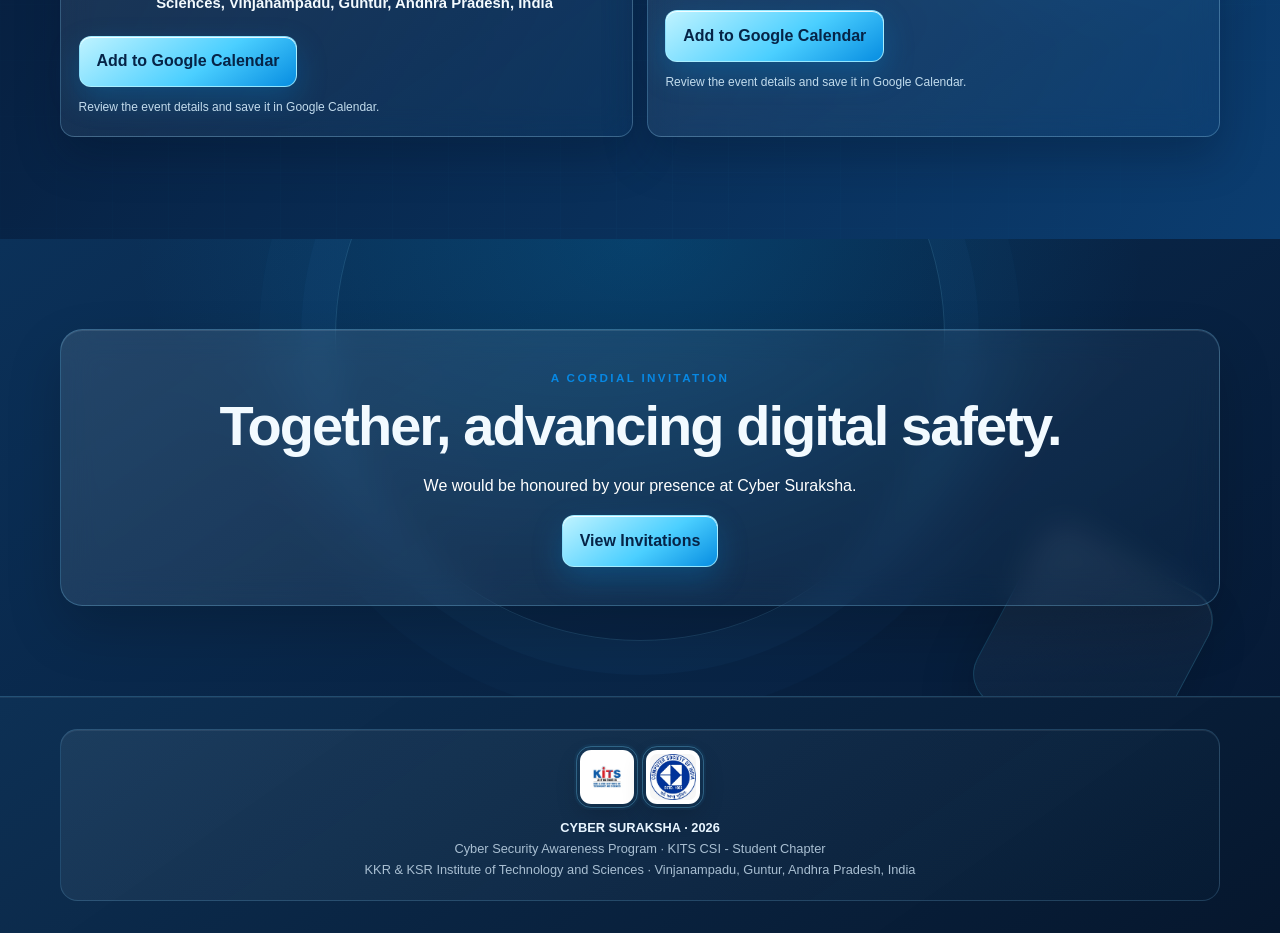
==== commit aa81780c: ":wqRevert "Match Cyber Suraksha site to reference design" This reverts commit 3a0a306b1e43cef3345f20" ====
--- a/index.html
+++ b/index.html
@@ -3,16 +3,13 @@
 <head>
   <meta charset="utf-8">
   <meta name="viewport" content="width=device-width, initial-scale=1">
-  <meta name="theme-color" content="#111321">
+  <meta name="theme-color" content="#071a37">
   <meta name="description" content="Official invitation to Cyber Suraksha 2026 by KITS CSI - Student Chapter at KKR & KSR Institute of Technology and Sciences, Guntur.">
   <meta property="og:title" content="Cyber Suraksha 2026 | KITS CSI - Student Chapter">
   <meta property="og:description" content="An institutional cybersecurity awareness initiative by KITS CSI - Student Chapter.">
   <meta property="og:type" content="website">
   <title>Cyber Suraksha 2026 | KITS CSI - Student Chapter</title>
-  <link rel="preconnect" href="https://fonts.googleapis.com">
-  <link rel="preconnect" href="https://fonts.gstatic.com" crossorigin>
-  <link href="https://fonts.googleapis.com/css2?family=Bodoni+Moda:ital,opsz,wght@0,6..96,400;0,6..96,500;1,6..96,400&amp;family=Hanken+Grotesk:wght@300;400;500;600;700&amp;display=swap" rel="stylesheet">
-  <link rel="stylesheet" href="css/style.css?v=20261030-5">
+  <link rel="stylesheet" href="css/style.css">
 </head>
 <body>
   <a class="skip-link" href="#main-content">Skip to content</a>
@@ -20,7 +17,7 @@
     <div class="wrap nav-bar">
       <a class="brand" href="#home" aria-label="Cyber Suraksha home">
         <span class="brand-mark" aria-hidden="true">◇</span>
-        <span class="brand-copy">CYBER SURAKSHA</span>
+        <span class="brand-copy">CYBER SURAKSHA<small>KITS CSI - Student Chapter</small></span>
       </a>
       <div class="header-marks" aria-label="Official KITS and CSI logos">
         <img class="official-logo header-logo" src="images/kits-logo.png" alt="KITS institutional logo" width="56" height="56">
@@ -28,55 +25,27 @@
       </div>
       <button class="menu-toggle" type="button" aria-label="Open navigation menu" aria-expanded="false" aria-controls="primary-navigation">☰</button>
       <nav class="nav-links" id="primary-navigation" aria-label="Main navigation">
-        <a href="#home">Prologue</a>
-        <a href="#purpose">Welcome</a>
-        <a href="#event-details">Overview</a>
-        <a href="#speakers">Dignitaries</a>
-        <a href="#invitees">Formal Letter</a>
-        <a href="#event-details">RSVP</a>
-        <a class="nav-cta" href="#invitees">Accept Honor</a>
+        <a href="#home">Home</a>
+        <a href="#purpose">About Us</a>
+        <a href="#promo">Program Preview</a>
+        <a href="#event-details">Event Details</a>
+        <a class="nav-cta" href="#invitees">View Invitations</a>
       </nav>
     </div>
   </header>
 
   <main id="main-content">
     <section class="hero" id="home">
-      <div class="hero-flow" aria-hidden="true">
-        <svg viewBox="0 0 1440 900" preserveAspectRatio="none" focusable="false">
-          <defs>
-            <linearGradient id="flow-lavender" x1="0" x2="1">
-              <stop offset="0" stop-color="#b8c0d0" stop-opacity=".08"></stop>
-              <stop offset=".48" stop-color="#cec1e1" stop-opacity=".9"></stop>
-              <stop offset="1" stop-color="#a6dce8" stop-opacity=".14"></stop>
-            </linearGradient>
-            <linearGradient id="flow-ice" x1="1" x2="0">
-              <stop offset="0" stop-color="#a6dce8" stop-opacity=".08"></stop>
-              <stop offset=".5" stop-color="#dceeff" stop-opacity=".8"></stop>
-              <stop offset="1" stop-color="#cec1e1" stop-opacity=".08"></stop>
-            </linearGradient>
-          </defs>
-          <g class="flow-ribbons">
-            <path class="flow-ribbon flow-ribbon-wide" d="M-120 420 C80 390 120 90 340 115 S635 545 850 485 1170 140 1560 190"></path>
-            <path class="flow-ribbon" d="M-100 565 C120 470 230 290 430 405 S730 750 960 590 1260 230 1550 95"></path>
-            <path class="flow-ribbon flow-ribbon-ice" d="M-80 755 C150 555 270 500 440 605 S735 895 930 750 1220 490 1530 320"></path>
-            <path class="flow-ribbon flow-ribbon-soft" d="M-120 225 C100 390 250 455 440 365 S700 75 910 170 1240 540 1560 650"></path>
-            <path class="flow-ribbon flow-ribbon-soft" d="M-80 80 C210 185 310 280 500 255 S785 30 970 70 1285 320 1540 425"></path>
-          </g>
-        </svg>
-      </div>
-      <p class="hero-flow-hint" aria-hidden="true"><span>◇</span> Click &amp; drag to explore the 3D structure</p>
       <div class="wrap hero-inner">
         <div class="hero-copy" data-reveal>
-          <p class="eyebrow">An Invitation to a Distinguished Occasion</p>
-          <div class="hero-institution">
-            <p>Computer Society of India (CSI)</p>
-            <p>KKR and KSR Institute of Technology and Sciences, Vinjanampadu, Guntur</p>
-          </div>
-          <h1><span>CYBER SURAKSHA</span></h1>
-          <h2>A Cyber Security Awareness Program</h2>
+          <p class="eyebrow">Presented by KITS CSI - Student Chapter</p>
+          <h1>Cyber <span>Suraksha</span></h1>
+          <h2>Cyber Security Awareness Program &amp; KITS-CSI Academic Calendar Launch</h2>
+          <p class="motto">Promoting awareness. Advancing safety. Strengthening digital confidence.</p>
+          <p class="hero-description">An institutional cybersecurity awareness initiative promoting safer digital habits, responsible technology use, online threat awareness, and informed digital practices.</p>
           <div class="hero-actions">
-            <a class="button button-primary" href="#invitees"><span>Discover Your Invitation</span><span aria-hidden="true">↓</span></a>
-            <a class="button button-outline" href="#invitees"><span>Accept Honor</span><span aria-hidden="true">✧</span></a>
+            <a class="button button-primary" href="#invitees">View Invitations <span aria-hidden="true">↓</span></a>
+            <a class="button button-outline" href="#event-details">View Event Details</a>
           </div>
         </div>
         <div class="shield-stage" aria-hidden="true">
@@ -95,19 +64,9 @@
         </div>
         <div class="hero-event">
           <div class="wrap hero-event-grid">
-            <div class="hero-event-item">
-              <svg class="hero-event-icon hero-event-icon-calendar" viewBox="0 0 24 24" fill="none" aria-hidden="true">
-                <rect x="3.5" y="5" width="17" height="16" rx="1" stroke="currentColor" stroke-width="1.7"></rect>
-                <path d="M7.5 3v4M16.5 3v4M4 9.5h16" stroke="currentColor" stroke-width="1.7" stroke-linecap="round"></path>
-              </svg>
-              <div><span>Date &amp; Time</span><strong><span data-event-date data-event-date-format="month-uppercase">31 OCTOBER 2026</span> •<br><span data-event-time>12:30 PM – 3:00 PM</span></strong></div>
-            </div>
-            <div class="hero-event-item">
-              <svg class="hero-event-icon hero-event-icon-venue" viewBox="0 0 24 24" fill="none" aria-hidden="true">
-                <path d="M3 21h18M5 21V8h14v13M3 8l9-5 9 5M8 11h2m4 0h2m-8 4h2m4 0h2m-5 6v-4h2v4" stroke="currentColor" stroke-width="1.7" stroke-linecap="round" stroke-linejoin="round"></path>
-              </svg>
-              <div><span>Sanctuary Venue</span><strong>Abdul Kalam Hall</strong></div>
-            </div>
+            <div class="hero-event-item"><span>Date</span><strong data-event-date>Saturday, 31 October 2026</strong></div>
+            <div class="hero-event-item"><span>Time</span><strong data-event-time>12:30 PM – 3:00 PM</strong></div>
+            <div class="hero-event-item"><span>Venue</span><strong>Abdul Kalam Hall · Guntur</strong></div>
           </div>
         </div>
       </div>
@@ -228,6 +187,6 @@
     </div>
   </footer>
   <script src="js/config.js"></script>
-  <script src="js/main.js?v=20261030-2"></script>
+  <script src="js/main.js"></script>
 </body>
 </html>
--- a/css/style.css
+++ b/css/style.css
@@ -754,528 +754,12 @@
 @media (prefers-reduced-motion: reduce) {
   *, *::before, *::after { scroll-behavior: auto !important; animation-duration: .01ms !important; animation-iteration-count: 1 !important; transition-duration: .01ms !important; }
 }
-
-/* Cinematic indigo glass direction shared by the home and invitation pages. */
-body:not(.invitation-page) {
-  color: #e1e1f5;
-  background: #111321;
-}
-
-.site-header {
-  background: rgba(16, 18, 32, .88);
-  border-bottom-color: rgba(184, 192, 208, .16);
-}
-.site-header .brand { gap: .55rem; }
-.site-header .brand-copy {
-  display: block;
-  color: #e1e1f5;
-  font: 500 1.05rem/1 "Bodoni Moda", Georgia, serif;
-  letter-spacing: .08em;
-}
-.brand-mark {
-  border-color: rgba(206, 193, 225, .55);
-  background: linear-gradient(145deg, rgba(255,255,255,.15), rgba(206,193,225,.04));
-  color: #cec1e1;
-}
-.header-marks { display: none; }
-.nav-bar { min-height: 76px; }
-.nav-links { gap: clamp(.65rem, 1.5vw, 1.4rem); }
-.nav-links a {
-  color: #c4c2d0;
-  font-size: .68rem;
-  font-weight: 700;
-  letter-spacing: .14em;
-  text-transform: uppercase;
-}
-.nav-links a[href="#home"] { padding-bottom: .35rem; border-bottom: 1px solid #cec1e1; color: #cec1e1; }
-.nav-links a:hover { color: #e8e6ed; }
-.nav-links .nav-cta {
-  padding: .7rem 1rem;
-  border-color: rgba(232, 230, 237, .65);
-  border-radius: 0;
-  background: #e8e6ed;
-  color: #292139;
-  box-shadow: none;
-}
-.nav-links .nav-cta:hover {
-  background: #cec1e1;
-  color: #292139;
-}
-.menu-toggle {
-  border-color: rgba(206, 193, 225, .4);
-  border-radius: 0;
-}
-
-.hero {
-  min-height: min(900px, 100vh);
-  min-height: min(900px, 100svh);
-  background:
-    radial-gradient(ellipse at 50% 45%, rgba(80, 68, 109, .24), transparent 46%),
-    radial-gradient(ellipse at 85% 25%, rgba(166, 220, 232, .08), transparent 32%),
-    linear-gradient(145deg, #111321, #191b29 54%, #101220);
-}
-.hero::before, .hero::after { display: none; }
-.hero-flow {
-  position: absolute;
-  z-index: 0;
-  inset: 0;
-  overflow: hidden;
-  pointer-events: none;
-  background: radial-gradient(ellipse at 50% 46%, transparent 16%, rgba(17, 19, 33, .24) 74%);
-  perspective: 1200px;
-}
-.hero-flow svg {
-  width: 100%;
-  height: 100%;
-  overflow: visible;
-  transform: perspective(1200px) rotateX(var(--flow-rotate-x, 0deg)) rotateY(var(--flow-rotate-y, 0deg)) scale(1.02);
-  transform-origin: center;
-  transition: transform .24s ease-out;
-}
-.flow-ribbons { filter: drop-shadow(0 0 9px rgba(206, 193, 225, .3)); }
-.flow-ribbon {
-  fill: none;
-  stroke: url("#flow-lavender");
-  stroke-width: 3;
-  vector-effect: non-scaling-stroke;
-  opacity: .7;
-  animation: ribbon-glow 8s ease-in-out infinite alternate;
-}
-.flow-ribbon-wide { stroke-width: 4; opacity: .8; }
-.flow-ribbon-ice { stroke: url("#flow-ice"); stroke-width: 2; opacity: .72; animation-delay: -3s; }
-.flow-ribbon-soft { stroke-width: 1.5; opacity: .38; animation-delay: -5s; }
-.hero-flow-hint {
-  position: absolute;
-  z-index: 2;
-  top: 1.2rem;
-  right: max(1.25rem, calc((100% - 1160px) / 2));
-  margin: 0;
-  padding: .55rem .85rem;
-  border: 1px solid rgba(184, 192, 208, .22);
-  background: rgba(25, 27, 41, .62);
-  color: #a6dce8;
-  font-size: .61rem;
-  font-weight: 700;
-  letter-spacing: .12em;
-  text-transform: uppercase;
-  backdrop-filter: blur(12px);
-  -webkit-backdrop-filter: blur(12px);
-}
-.hero-flow-hint span { margin-right: .4rem; color: #cec1e1; }
-.hero.is-dragging, .hero.is-dragging * { cursor: grabbing; }
-.hero-inner {
-  z-index: 1;
-  display: flex;
-  min-height: min(900px, 100vh);
-  min-height: min(900px, 100svh);
-  flex-direction: column;
-  justify-content: center;
-  gap: 0;
-  padding-block: 8rem 5rem;
-  text-align: center;
-}
-.hero-copy { max-width: 880px; }
-.hero .eyebrow {
-  display: inline-block;
-  margin: 0 0 1.5rem;
-  padding: .4rem .8rem;
-  border: 1px solid rgba(73, 69, 76, .64);
-  background: rgba(11, 13, 27, .72);
-  color: #c6bfff;
-  font-size: .65rem;
-  letter-spacing: .22em;
-}
-.hero-institution {
-  margin: 0 auto 1.1rem;
-  color: #948f97;
-  font-size: .68rem;
-  letter-spacing: .15em;
-  line-height: 1.8;
-  text-transform: uppercase;
-}
-.hero-institution p { margin: 0; }
-.hero-institution p:first-child { margin-bottom: .15rem; color: #b8c0d0; font-weight: 600; }
-.hero h1 {
-  margin: .4rem 0 .55rem;
-  color: #e8e6ed;
-  font: 400 clamp(1.8rem, 7vw, 4.5rem)/1.05 "Bodoni Moda", Georgia, serif;
-  letter-spacing: -.02em;
-  white-space: nowrap;
-}
-.hero h1 span {
-  color: #e8e6ed;
-  background: linear-gradient(180deg, #fff 0%, #e8e6ed 55%, #cec1e1 100%);
-  background-clip: text;
-  -webkit-background-clip: text;
-  -webkit-text-fill-color: transparent;
-}
-.hero h2 {
-  margin: .7rem 0 2rem;
-  color: #cec1e1;
-  font: italic 400 clamp(1.1rem, 2.4vw, 1.55rem)/1.4 "Bodoni Moda", Georgia, serif;
-}
-.hero .motto { display: none; }
-.hero-description { color: #c4c2d0; }
-.hero-actions, .hero .action-row { justify-content: center; }
-.hero .button { min-height: 48px; border-radius: 0; font-size: .68rem; letter-spacing: .1em; text-transform: uppercase; }
-.hero .button-primary {
-  border-color: rgba(232, 230, 237, .9);
-  background: #e8e6ed;
-  color: #292139;
-  box-shadow: 0 12px 30px rgba(6, 6, 18, .24);
-}
-.hero .button-primary:hover:not(:disabled) { background: #cec1e1; color: #1d1b28; }
-.hero .button-outline {
-  border-color: rgba(184, 192, 208, .26);
-  background: rgba(25, 27, 41, .6);
-  color: #e1e1f5;
-}
-.shield-stage { display: none; }
-.hero-event {
-  position: relative;
-  right: auto;
-  bottom: auto;
-  left: auto;
-  width: min(660px, 100%);
-  margin: 2rem auto 0;
-  padding: .7rem 1rem;
-  border: 1px solid rgba(184, 192, 208, .24);
-  border-radius: 0;
-  background: rgba(41, 33, 57, .38);
-  box-shadow: inset 0 1px rgba(255,255,255,.1), 0 22px 60px rgba(5, 6, 20, .22);
-  backdrop-filter: blur(18px);
-  -webkit-backdrop-filter: blur(18px);
-}
-.hero-event-grid { grid-template-columns: 1.15fr .85fr; gap: .75rem; }
-.hero-event-item {
-  padding: .8rem;
-  text-align: left;
-}
-.hero-event-item + .hero-event-item { border-left: 1px solid rgba(184, 192, 208, .16); }
-.hero-event-icon { width: 23px; height: 23px; flex: 0 0 auto; margin: .2rem .15rem 0 .35rem; }
-.hero-event-icon-calendar { color: #c6bfff; }
-.hero-event-icon-venue { color: #9acfdb; }
-.hero-event-item span {
-  color: #948f97;
-  font-size: .61rem;
-  font-weight: 700;
-  letter-spacing: .17em;
-  text-transform: uppercase;
-}
-.hero-event-item strong {
-  display: block;
-  color: #e1e1f5;
-  font-size: .83rem;
-  font-weight: 500;
-  line-height: 1.7;
-}
-.hero-event-item strong span { display: inline; margin: 0; color: inherit; font-size: inherit; font-weight: inherit; letter-spacing: normal; text-transform: none; }
-.hero-event-item > div > span { display: block; margin: 0 0 .4rem; }
-.hero-event-separator { display: none; }
-.hero-event-item { display: flex; align-items: flex-start; gap: .55rem; }
-.hero-event-item > div { min-width: 0; }
-.hero-event-item:nth-child(2) > div { align-self: center; }
-.hero-event-item:nth-child(2) > div > span { color: #9acfdb; }
-.hero-wave, .stats-wave { display: none; }
-
-.intro-section, .promo-section, .event-section {
-  color: #e1e1f5;
-  background:
-    radial-gradient(ellipse at 10% 12%, rgba(90, 72, 123, .18), transparent 38%),
-    linear-gradient(145deg, #111321, #191b29);
-}
-.intro-section::before, .invitee-section::before, .closing::before { border-color: rgba(206, 193, 225, .12); }
-.promo-section { background: #151725; }
-.section-heading {
-  border-color: rgba(184, 192, 208, .16);
-  border-radius: 0;
-  background: linear-gradient(145deg, rgba(255,255,255,.07), rgba(255,255,255,.015));
-  box-shadow: inset 0 1px rgba(255,255,255,.1), 0 18px 42px rgba(0,0,0,.15);
-}
-.section-heading::before { background: linear-gradient(90deg, #cec1e1, transparent); }
-.section-heading h2, .intro-section .section-heading h2, .promo-section .section-heading h2 { color: #e8e6ed; }
-.section-heading .eyebrow, .intro-section .section-heading .eyebrow, .promo-section .section-heading .eyebrow { color: #cec1e1; }
-.section-heading p:last-child, .intro-section .section-heading p:last-child, .promo-section .section-heading p:last-child { color: #b8b2c5; }
-.highlight-card, .guest-card, .speaker-card, .event-detail, .stat-card {
-  border-color: rgba(184, 192, 208, .2);
-  border-radius: 0;
-  background: linear-gradient(145deg, rgba(41, 33, 57, .68), rgba(25, 27, 41, .55));
-  box-shadow: inset 0 1px rgba(255,255,255,.1), 0 20px 44px rgba(8, 8, 20, .28);
-  backdrop-filter: blur(14px);
-  -webkit-backdrop-filter: blur(14px);
-}
-.highlight-card:hover, .guest-card:hover, .speaker-card:hover, .event-detail:hover {
-  border-color: rgba(206, 193, 225, .46);
-  box-shadow: inset 0 1px rgba(255,255,255,.18), 0 26px 52px rgba(8, 8, 20, .36), 0 0 32px rgba(206, 193, 225, .08);
-}
-.highlight-card h3, .guest-card h3, .speaker-card h3, .event-detail h3 { color: #e8e6ed; }
-.highlight-card p, .speaker-card .speaker-title { color: #c4c2d0; }
-.highlight-icon {
-  border-color: rgba(206, 193, 225, .28);
-  background: rgba(206, 193, 225, .1);
-  color: #cec1e1;
-}
-.role-pill, .event-detail span { border-color: rgba(206, 193, 225, .28); color: #cec1e1; }
-.role-pill { background: rgba(206, 193, 225, .1); }
-.stats-section {
-  color: #e1e1f5;
-  background:
-    radial-gradient(ellipse at 12% 72%, rgba(92, 63, 128, .36), transparent 42%),
-    linear-gradient(135deg, #20182d, #111321 70%);
-}
-.stats-section .section-heading h2, .stat-card strong { color: #e8e6ed; }
-.stats-section .section-heading .eyebrow, .stat-card span { color: #cec1e1; }
-.invitee-section, .speaker-section {
-  color: #e1e1f5;
-  background: linear-gradient(145deg, #111321, #191b29);
-}
-.speaker-section { background: linear-gradient(145deg, #191b29, #111321); }
-.event-section { background: linear-gradient(145deg, #151725, #111321); }
-.event-detail strong { color: #e8e6ed; }
-.calendar-review-note, .event-note { color: #b8b2c5; }
-.closing {
-  color: #e1e1f5;
-  background: radial-gradient(ellipse at 50% 0%, rgba(206, 193, 225, .13), transparent 55%), #111321;
-}
-.closing > .wrap {
-  padding: clamp(2rem, 5vw, 4rem);
-  border: 1px solid rgba(184, 192, 208, .18);
-  background: linear-gradient(145deg, rgba(41, 33, 57, .54), rgba(25, 27, 41, .4));
-}
-.closing h2 { color: #e8e6ed; }
-.closing p:last-child { color: #c4c2d0; }
-.site-footer {
-  border-top-color: rgba(184, 192, 208, .15);
-  background: #0e101c;
-  color: #a8a5b5;
-}
-.site-footer strong { color: #e8e6ed; }
-.text-logo { border-color: rgba(206, 193, 225, .3); color: #cec1e1; }
-
-.invitation-page {
-  min-height: 100vh;
-  color: #e1e1f5;
-  background:
-    radial-gradient(ellipse at 8% 12%, rgba(111, 84, 148, .22), transparent 38%),
-    radial-gradient(ellipse at 92% 78%, rgba(90, 111, 141, .12), transparent 34%),
-    linear-gradient(145deg, #111321, #191b29 55%, #101220);
-}
-.invitation-shell { width: min(1160px, calc(100% - 2.5rem)); }
-.invitation-header {
-  position: sticky;
-  top: .65rem;
-  z-index: 10;
-  gap: 1rem;
-  border-color: rgba(184, 192, 208, .18);
-  border-radius: 0;
-  background: rgba(16, 18, 32, .88);
-  box-shadow: inset 0 1px rgba(255,255,255,.08), 0 14px 34px rgba(0,0,0,.18);
-}
-.invitation-brand {
-  flex: 0 0 auto;
-  color: #e8e6ed;
-  font-family: "Bodoni Moda", Georgia, serif;
-  font-size: .92rem;
-  letter-spacing: .08em;
-}
-.invitation-brand .brand-mark {
-  width: 34px;
-  height: 34px;
-  border-radius: 0;
-}
-.invitation-nav { display: flex; align-items: center; justify-content: center; gap: clamp(.55rem, 1.2vw, 1.2rem); }
-.invitation-nav a {
-  color: #c4c2d0;
-  font-size: .62rem;
-  font-weight: 700;
-  letter-spacing: .11em;
-  text-decoration: none;
-  text-transform: uppercase;
-  transition: color .18s ease;
-}
-.invitation-nav a:hover { color: #e8e6ed; }
-.invitation-tag {
-  flex: 0 0 auto;
-  border-color: rgba(206, 193, 225, .24);
-  border-radius: 0;
-  background: rgba(206, 193, 225, .08);
-  color: #cec1e1;
-}
-.letter-card {
-  border-color: rgba(206, 193, 225, .3);
-  border-radius: 0;
-  background: linear-gradient(145deg, rgba(41, 33, 57, .78), rgba(17, 19, 33, .91));
-  box-shadow: inset 0 1px rgba(255,255,255,.14), 0 36px 100px rgba(5, 1, 16, .4), 0 0 55px rgba(166, 162, 232, .08);
-  backdrop-filter: blur(18px);
-  -webkit-backdrop-filter: blur(18px);
-}
-.letter-inner { border-left-color: #cec1e1; }
-.letter-inner::before { background: radial-gradient(circle, rgba(206, 193, 225, .14), transparent 70%); }
-.letter-kicker, .invitee-role, .salutation, .detail-tile span { color: #cec1e1; }
-.letter-title, .invitee-name { color: #e8e6ed; }
-.letter-subtitle, .invitee-message, .letter-closing { color: #c4c2d0; }
-.letterhead, .detail-tile {
-  border-color: rgba(184, 192, 208, .2);
-  border-radius: 0;
-  background: linear-gradient(145deg, rgba(255,255,255,.08), rgba(41,33,57,.2));
-}
-.letterhead-label { color: #c4c2d0; }
-.portrait-frame { border-color: rgba(206, 193, 225, .42); border-radius: 0; background: rgba(206, 193, 225, .07); }
-.portrait-frame .guest-photo { border-radius: 0; }
-.detail-tile strong, .letter-signature { color: #e8e6ed; }
-.letter-divider { background: linear-gradient(90deg, #cec1e1, rgba(206,193,225,.22), transparent); box-shadow: 0 0 14px rgba(206,193,225,.18); }
-.detail-tile:hover { border-color: rgba(206, 193, 225, .46); }
-.invitation-film { margin: 1.8rem 0; }
-.invitation-film-heading { margin-bottom: 1rem; }
-.invitation-film-heading .letter-kicker { margin-bottom: .35rem; }
-.invitation-film-heading h2 {
-  margin: 0 0 .45rem;
-  color: #e8e6ed;
-  font: 400 clamp(1.55rem, 3vw, 2.15rem)/1.2 "Bodoni Moda", Georgia, serif;
-}
-.invitation-film-heading p:last-child { margin: 0; color: #c4c2d0; font-size: .87rem; }
-.invitation-film .promo-video-card {
-  width: min(760px, 100%);
-  margin-inline: 0;
-  border-color: rgba(206, 193, 225, .28);
-  border-radius: 0;
-  background: linear-gradient(145deg, rgba(41, 33, 57, .72), rgba(17, 19, 33, .9));
-  box-shadow: inset 0 1px rgba(255,255,255,.12), 0 24px 60px rgba(5, 6, 20, .28);
-}
-.invitation-film .promo-video { border-radius: 0; }
-.button-primary {
-  border-color: rgba(232, 230, 237, .7);
-  background: linear-gradient(145deg, #e8e6ed, #cec1e1);
-  color: #292139;
-  box-shadow: inset 0 1px rgba(255,255,255,.75), 0 10px 28px rgba(61, 45, 93, .2);
-}
-.button-outline, .button-light {
-  border-color: rgba(184, 192, 208, .3);
-  border-radius: 0;
-  background: rgba(41, 33, 57, .48);
-  color: #e1e1f5;
-}
-.button:hover:not(:disabled) { box-shadow: inset 0 1px rgba(255,255,255,.2), 0 16px 34px rgba(4, 4, 18, .34); }
-.action-status { color: #a6dce8; }
-.manual-share label { color: #c4c2d0; }
-.manual-share input { border-color: rgba(184, 192, 208, .25); border-radius: 0; background: #101220; color: #e1e1f5; }
-.invitation-footer { border-top-color: rgba(184, 192, 208, .16); color: #a8a5b5; }
-
-.hero-copy {
-  width: 100%;
-  max-width: 1060px;
-  padding: 0;
-  border: 0;
-  border-radius: 0;
-  background: none;
-  box-shadow: none;
-  backdrop-filter: none;
-  -webkit-backdrop-filter: none;
-}
-.hero-copy::before { display: none; }
-.hero-flow, .flow-ribbons { transform-style: preserve-3d; }
-.flow-ribbon { stroke-linecap: round; animation: ribbon-glow 8s ease-in-out infinite alternate; }
-.flow-ribbon-ice { animation-duration: 10s; }
-.flow-ribbon-soft { animation-duration: 12s; }
-.hero-copy > *, .hero-event, .section-heading, .highlight-card, .guest-card, .speaker-card, .event-detail, .stat-card, .promo-video-card,
-.letter-card, .portrait-frame, .detail-tile, .letterhead {
-  transform-style: preserve-3d;
-  backface-visibility: hidden;
-}
-.highlight-grid, .invitee-grid, .speaker-grid, .event-details, .stats-grid, .detail-grid { perspective: 1200px; }
-.highlight-card, .speaker-card, .event-detail, .stat-card, .promo-video-card, .section-heading, .letter-card, .detail-tile, .letterhead {
-  position: relative;
-  transition: transform .24s cubic-bezier(.2, .7, .2, 1), border-color .24s ease, box-shadow .24s ease;
-}
-.highlight-card::after, .speaker-card::after, .event-detail::after, .stat-card::after, .promo-video-card::after, .section-heading::after, .detail-tile::after, .letterhead::after {
-  position: absolute;
-  z-index: 0;
-  inset: 0;
-  content: "";
-  pointer-events: none;
-  opacity: 0;
-  background: radial-gradient(circle at var(--mx, 50%) var(--my, 50%), rgba(232, 230, 237, .2), transparent 58%);
-  transition: opacity .24s ease;
-}
-.highlight-card:hover::after, .speaker-card:hover::after, .event-detail:hover::after, .stat-card:hover::after,
-.promo-video-card:hover::after, .section-heading:hover::after, .detail-tile:hover::after, .letterhead:hover::after { opacity: 1; }
-.highlight-card > *, .speaker-card > *, .event-detail > *, .stat-card > *, .promo-video-card > *, .section-heading > *,
-.detail-tile > *, .letterhead > * { position: relative; z-index: 1; transform: translateZ(8px); }
-.highlight-card > .highlight-icon, .guest-content, .speaker-card .guest-content, .event-detail > h3, .stat-card > strong {
-  transform: translateZ(18px);
-}
-.guest-photo-frame { transform: translateZ(10px); }
-.guest-content { position: relative; z-index: 1; }
-.promo-video { position: relative; z-index: 1; }
-.letter-card { transition: transform .35s cubic-bezier(.2, .7, .2, 1), border-color .24s ease, box-shadow .24s ease; }
-.letter-inner { transform: translateZ(10px); }
-.portrait-frame { transition: transform .24s cubic-bezier(.2, .7, .2, 1), border-color .24s ease, box-shadow .24s ease; }
-.letterhead { overflow: hidden; }
-.letterhead-label { transform: translateZ(8px); }
-.hero-event { transform: translateZ(18px); }
-.hero .button { transform: translateZ(12px); }
-.hero .button:hover { transform: translateZ(18px) translateY(-3px); }
-.invitation-film .promo-video-card::after { border: 1px solid rgba(206, 193, 225, .1); }
-
-@keyframes ribbon-glow {
-  from { opacity: .46; }
-  to { opacity: .82; }
-}
-@media (max-width: 900px) {
-  .nav-links { gap: .65rem; }
-  .nav-links a { font-size: .59rem; letter-spacing: .1em; }
-  .invitation-nav { gap: .6rem; }
-  .invitation-nav a { font-size: .56rem; }
-}
-@media (max-width: 760px) {
-  .nav-bar { min-height: 68px; }
-  .nav-ready .nav-links.is-open {
-    background: rgba(16, 18, 32, .98);
-    border: 1px solid rgba(184, 192, 208, .18);
-  }
-  .nav-ready .nav-links.is-open a { color: #e1e1f5; }
-  .hero-inner {
-    min-height: max(700px, 100vh);
-    min-height: max(700px, 100svh);
-    padding-block: 7rem 4rem;
-  }
-  .hero-flow-hint { top: .8rem; right: 1rem; font-size: .53rem; }
-  .hero-event-grid { gap: .25rem; }
-  .hero-event-item { padding: .65rem .45rem; }
-  .hero-event-item strong { font-size: .72rem; }
-  .hero h1 { font-size: clamp(1.65rem, 7vw, 3.2rem); }
-  .invitation-shell { width: min(100% - 1.25rem, 680px); }
-  .invitation-header { position: relative; top: auto; flex-wrap: wrap; margin-top: .65rem; }
-  .invitation-nav { order: 3; flex: 1 0 100%; flex-wrap: wrap; justify-content: flex-start; padding-top: .55rem; border-top: 1px solid rgba(184, 192, 208, .12); }
-  .invitation-nav a { padding: .25rem 0; font-size: .61rem; }
-  .invitation-tag { margin-left: auto; }
-  .profile-grid { grid-template-columns: minmax(110px, 160px) 1fr; gap: 1rem; }
-}
-@media (max-width: 440px) {
-  .hero h1 { font-size: clamp(1.45rem, 7vw, 2.5rem); }
-  .hero-institution { max-width: 320px; font-size: .58rem; }
-  .hero-event-grid { grid-template-columns: 1fr; }
-  .hero-event-item + .hero-event-item { border-top: 1px solid rgba(184, 192, 208, .16); border-left: 0; }
-  .hero-event-item { text-align: center; }
-  .invitation-header { align-items: flex-start; }
-  .invitation-brand { font-size: .77rem; }
-  .invitation-tag { padding: .35rem .5rem; font-size: .55rem; }
-  .profile-grid { grid-template-columns: 1fr; }
-  .portrait-frame { width: min(180px, 70%); margin-inline: auto; }
-  .detail-grid { grid-template-columns: 1fr; }
-}
-@media (hover: none) {
-  .hero-flow-hint { display: none; }
-  .highlight-card, .speaker-card, .event-detail, .stat-card, .promo-video-card, .section-heading, .letter-card, .detail-tile, .letterhead {
-    transform: none !important;
-  }
-}
 @media print {
   @page { margin: 16mm; }
   :root { color-scheme: light; }
   body.invitation-page { min-height: auto; padding: 0; background: white; color: #15283b; print-color-adjust: exact; -webkit-print-color-adjust: exact; }
   .invitation-shell { width: 100%; padding: 0; }
-  .invitation-header, .invitation-film, .action-row, .action-status, .manual-share, .invitation-footer { display: none !important; }
+  .invitation-header, .action-row, .action-status, .manual-share, .invitation-footer { display: none !important; }
   .letter-card { overflow: visible; border: 1px solid #9db4c5; border-radius: 0; background: white; box-shadow: none; backdrop-filter: none; transform: none; break-inside: avoid; }
   .letter-card::before { display: none; }
   .letter-inner { padding: 12mm; border-left: 4px solid #1685aa; }
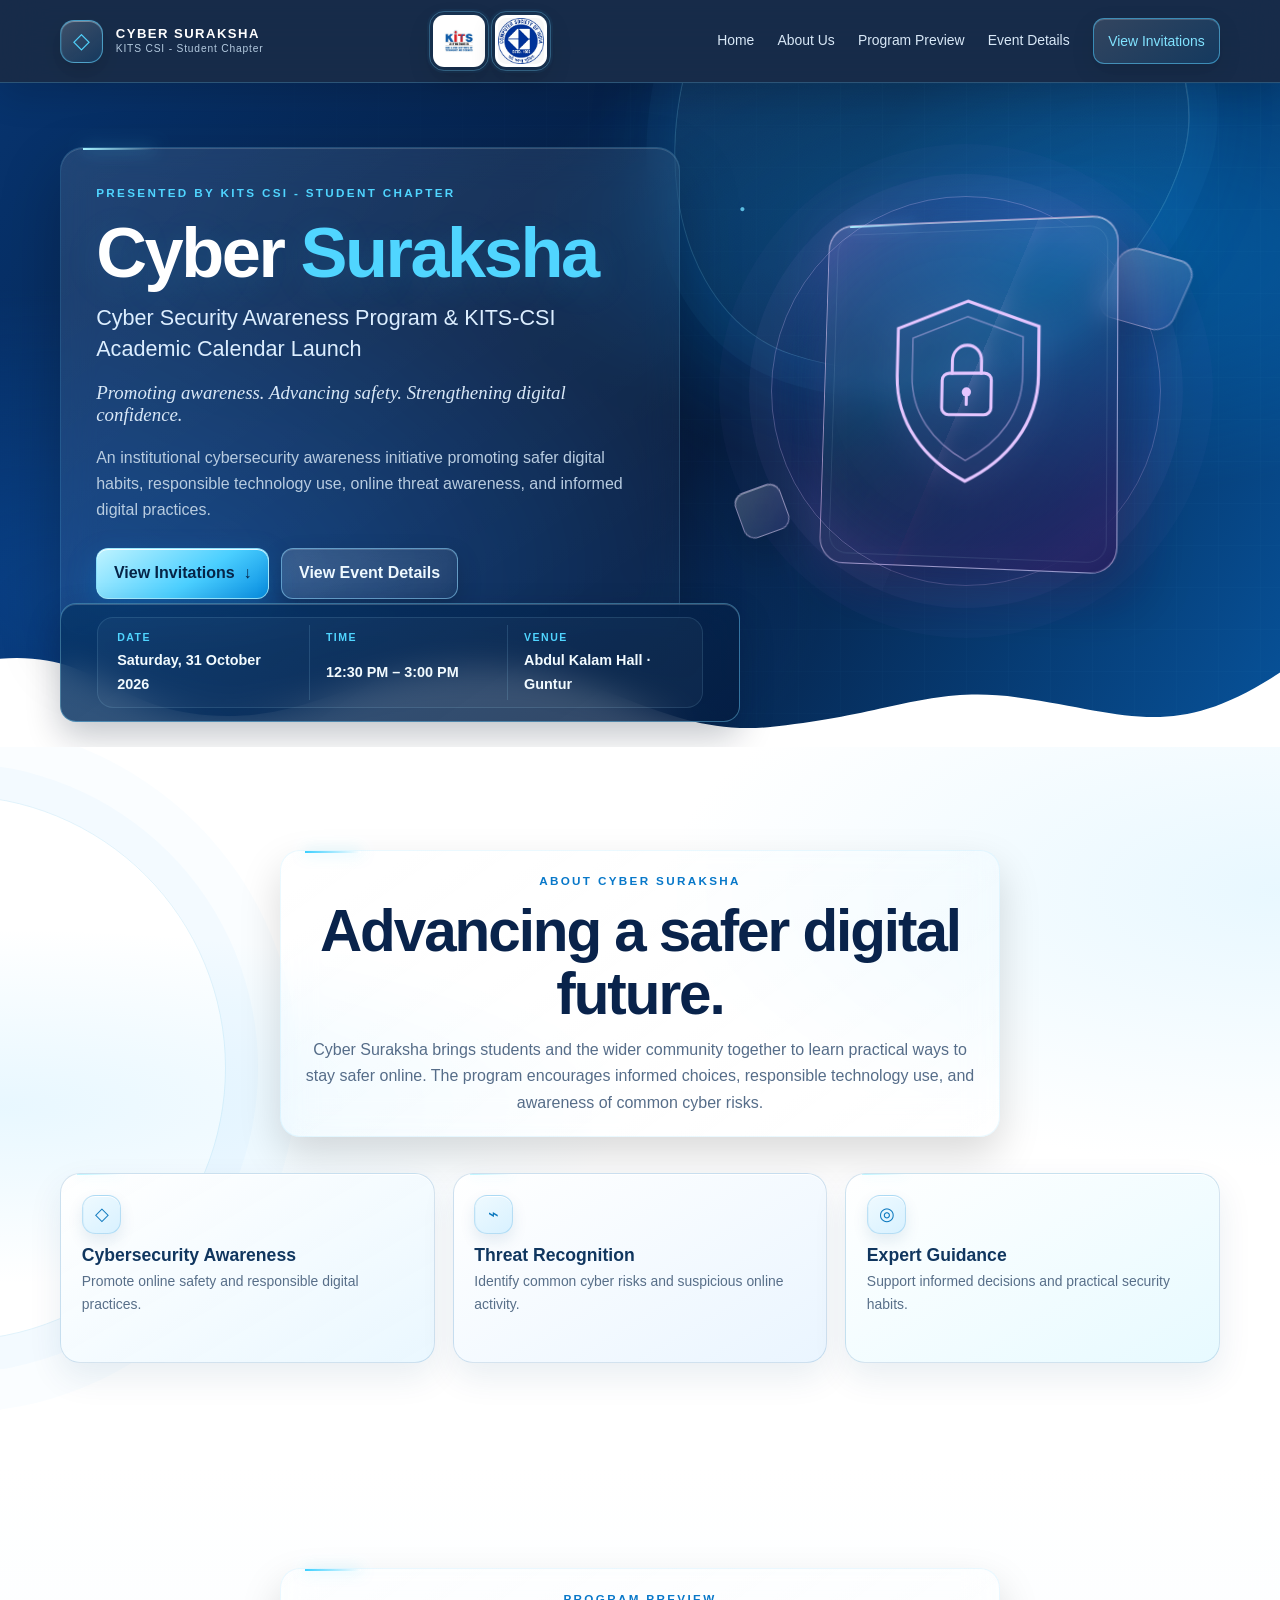
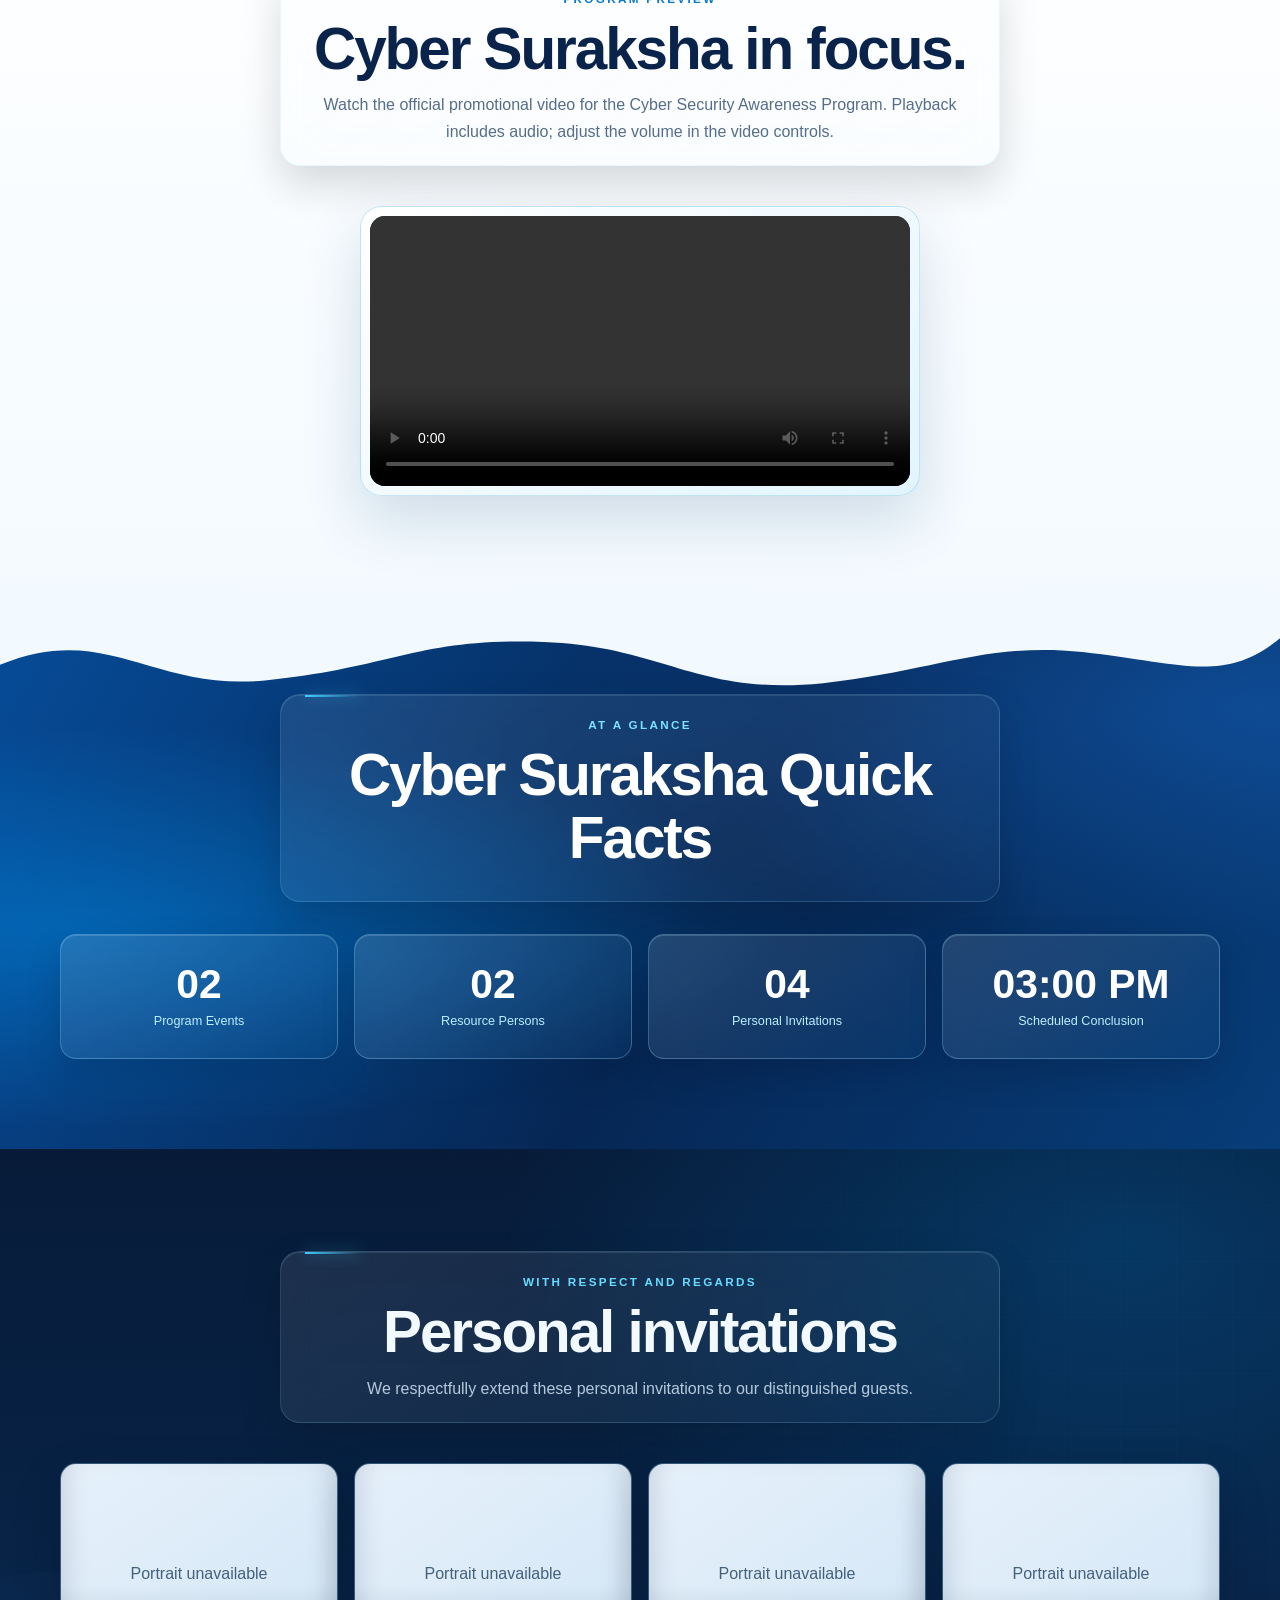
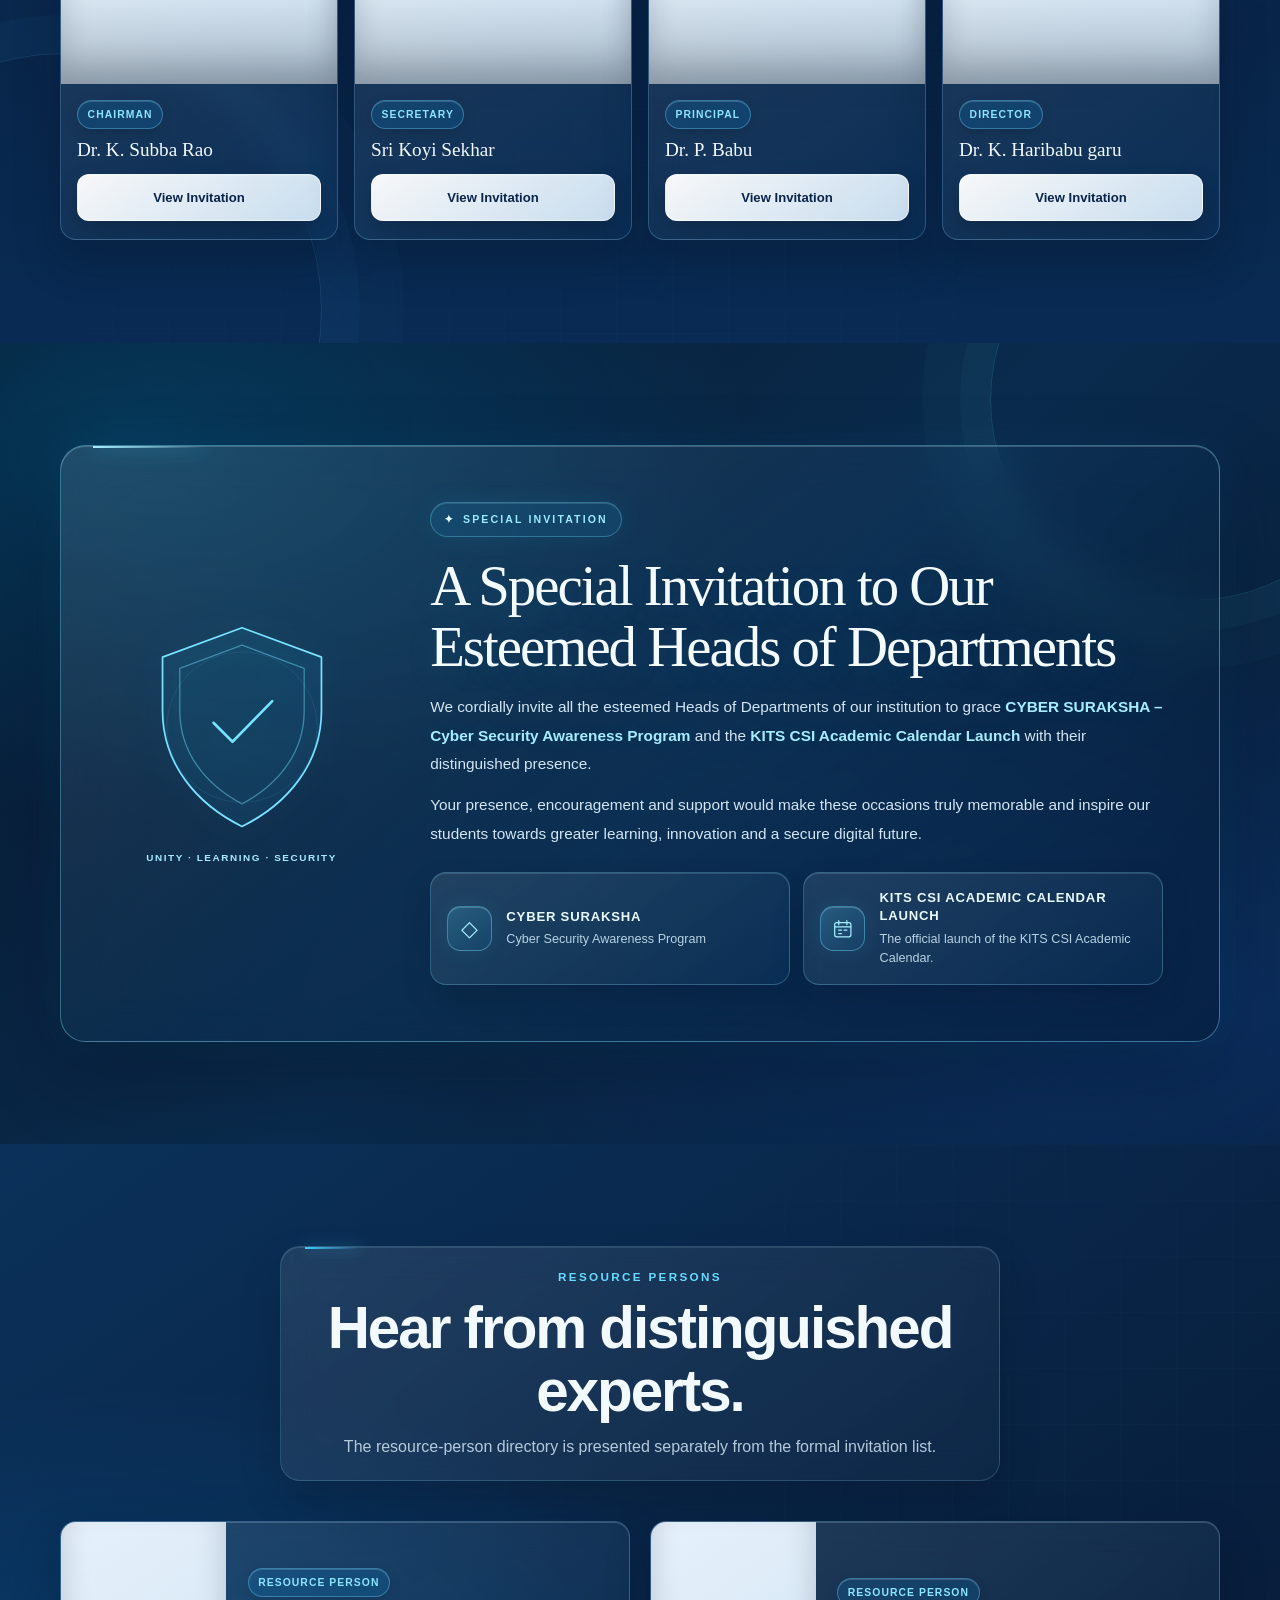
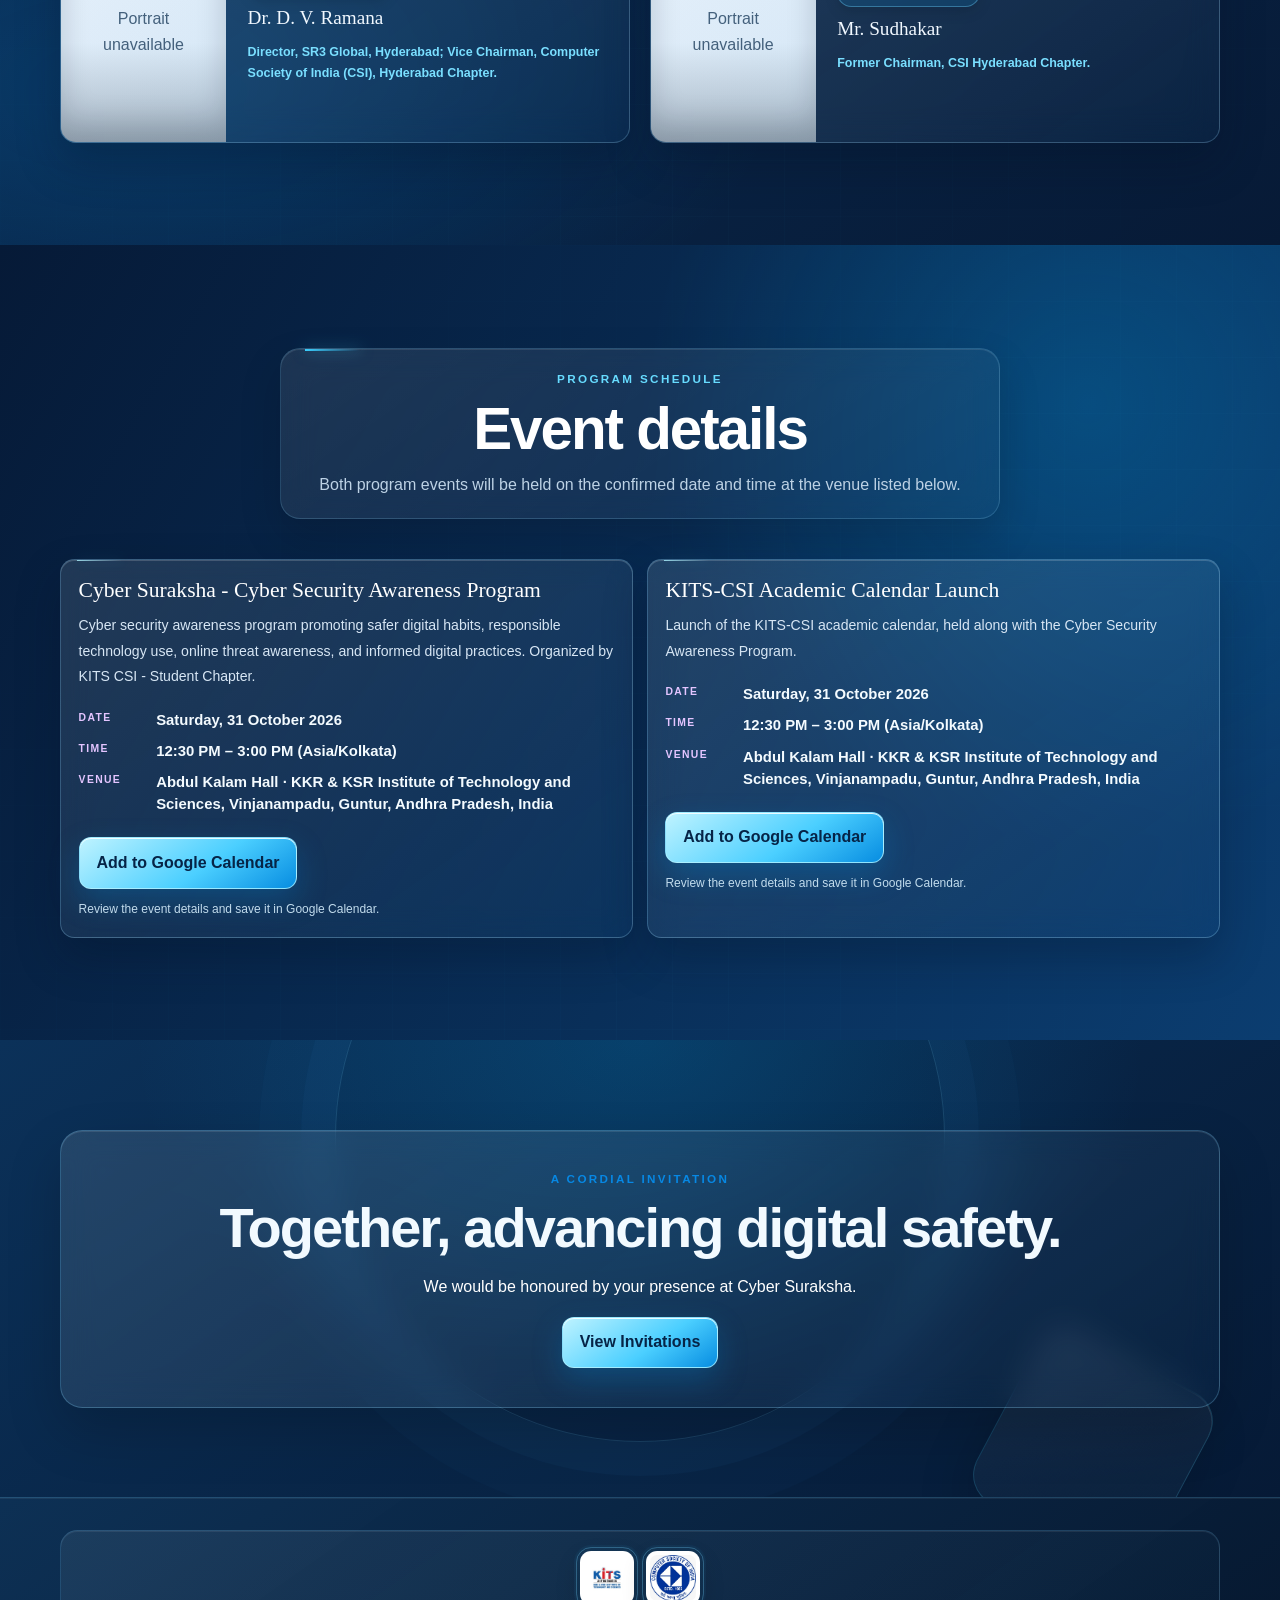
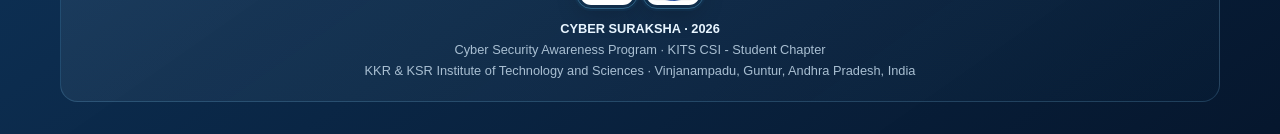
==== commit ad64be7a: "Add collective HOD invitation panel Co-authored-by: Copilot <223556219+Copilot@users.noreply.github." ====
--- a/index.html
+++ b/index.html
@@ -141,6 +141,49 @@
       </div>
     </section>
 
+    <section class="section hod-invitation-section" aria-labelledby="hod-invitation-title">
+      <div class="wrap">
+        <div class="hod-invitation-panel" data-reveal>
+          <div class="hod-invitation-art" aria-hidden="true">
+            <svg viewBox="0 0 220 250" fill="none" focusable="false">
+              <path d="M110 9 202 43V105C202 166 163 213 110 239 57 213 18 166 18 105V43L110 9Z" />
+              <path d="M110 29 182 56V105C182 153 153 190 110 213 67 190 38 153 38 105V56L110 29Z" />
+              <path d="M77 119 99 141 145 94" />
+              <circle cx="110" cy="124" r="87" />
+            </svg>
+            <span>Unity · Learning · Security</span>
+          </div>
+          <div class="hod-invitation-content">
+            <p class="hod-invitation-label"><span aria-hidden="true">✦</span> Special Invitation</p>
+            <h2 id="hod-invitation-title">A Special Invitation to Our Esteemed Heads of Departments</h2>
+            <p class="hod-invitation-message">We cordially invite all the esteemed Heads of Departments of our institution to grace <strong>CYBER SURAKSHA – Cyber Security Awareness Program</strong> and the <strong>KITS CSI Academic Calendar Launch</strong> with their distinguished presence.</p>
+            <p class="hod-invitation-message">Your presence, encouragement and support would make these occasions truly memorable and inspire our students towards greater learning, innovation and a secure digital future.</p>
+            <div class="hod-occasion-grid" aria-label="The two occasions">
+              <article class="hod-occasion">
+                <span class="hod-occasion-icon" aria-hidden="true">◇</span>
+                <div>
+                  <h3>CYBER SURAKSHA</h3>
+                  <p>Cyber Security Awareness Program</p>
+                </div>
+              </article>
+              <article class="hod-occasion">
+                <span class="hod-occasion-icon hod-calendar-icon" aria-hidden="true">
+                  <svg viewBox="0 0 32 32" fill="none" focusable="false">
+                    <rect x="4" y="7" width="24" height="21" rx="3" />
+                    <path d="M10 4V10M22 4V10M4 13H28M10 18H14M18 18H22M10 23H14" />
+                  </svg>
+                </span>
+                <div>
+                  <h3>KITS CSI ACADEMIC CALENDAR LAUNCH</h3>
+                  <p>The official launch of the KITS CSI Academic Calendar.</p>
+                </div>
+              </article>
+            </div>
+          </div>
+        </div>
+      </div>
+    </section>
+
     <section class="section speaker-section" id="speakers">
       <div class="wrap">
         <div class="section-heading" data-reveal>
--- a/css/style.css
+++ b/css/style.css
@@ -751,9 +751,155 @@
   .motion-ready [data-reveal], .motion-ready [data-reveal].is-visible { opacity: 1; transform: none; }
 }
 
+.hod-invitation-section {
+  position: relative;
+  overflow: hidden;
+  color: #eff9ff;
+  background:
+    radial-gradient(ellipse at 10% 12%, rgba(0, 174, 239, .2), transparent 38%),
+    radial-gradient(ellipse at 92% 84%, rgba(23, 105, 212, .24), transparent 42%),
+    linear-gradient(135deg, #06182f, #0a2b4d 52%, #071a37);
+}
+.hod-invitation-section::before,
+.hod-invitation-section::after {
+  position: absolute;
+  content: "";
+  pointer-events: none;
+}
+.hod-invitation-section::before {
+  inset: 0;
+  opacity: .18;
+  background-image: linear-gradient(rgba(99, 215, 255, .16) 1px, transparent 1px), linear-gradient(90deg, rgba(99, 215, 255, .16) 1px, transparent 1px);
+  background-size: 46px 46px;
+  mask-image: radial-gradient(ellipse at center, black, transparent 82%);
+}
+.hod-invitation-section::after {
+  top: -9rem;
+  right: -7rem;
+  width: 25rem;
+  aspect-ratio: 1;
+  border: 1px solid rgba(98, 221, 255, .17);
+  border-radius: 50%;
+  box-shadow: 0 0 0 30px rgba(98, 221, 255, .035), 0 0 0 68px rgba(98, 221, 255, .025);
+}
+.hod-invitation-section > .wrap { position: relative; z-index: 1; }
+.hod-invitation-panel {
+  position: relative;
+  display: grid;
+  grid-template-columns: minmax(150px, .34fr) minmax(0, 1fr);
+  gap: clamp(1.5rem, 5vw, 4rem);
+  align-items: center;
+  overflow: hidden;
+  padding: clamp(1.5rem, 5vw, 3.5rem);
+  border: 1px solid rgba(132, 225, 255, .38);
+  border-radius: 1.6rem;
+  background: linear-gradient(145deg, rgba(225, 247, 255, .12), rgba(54, 153, 213, .055) 48%, rgba(2, 20, 42, .48));
+  box-shadow: inset 0 1px rgba(255,255,255,.2), 0 32px 80px rgba(0, 8, 24, .32), 0 0 48px rgba(37, 178, 232, .09);
+  backdrop-filter: blur(20px);
+  -webkit-backdrop-filter: blur(20px);
+}
+.hod-invitation-panel::before {
+  position: absolute;
+  top: 0;
+  left: 2rem;
+  width: 7rem;
+  height: 2px;
+  content: "";
+  background: linear-gradient(90deg, #a9f1ff, transparent);
+  box-shadow: 0 0 18px rgba(72, 217, 255, .68);
+}
+.hod-invitation-art {
+  display: grid;
+  justify-items: center;
+  gap: .85rem;
+  color: #a7eaff;
+  font-size: .62rem;
+  font-weight: 850;
+  letter-spacing: .16em;
+  text-align: center;
+  text-transform: uppercase;
+}
+.hod-invitation-art svg { width: min(100%, 190px); overflow: visible; filter: drop-shadow(0 0 20px rgba(48, 197, 244, .24)); }
+.hod-invitation-art path { stroke: #78e2ff; stroke-linecap: round; stroke-linejoin: round; stroke-width: 3; }
+.hod-invitation-art path:first-child { fill: rgba(37, 160, 219, .08); stroke-width: 2; }
+.hod-invitation-art path:nth-child(2) { stroke: rgba(120, 226, 255, .44); stroke-width: 1.5; }
+.hod-invitation-art circle { stroke: rgba(120, 226, 255, .12); stroke-width: 1; }
+.hod-invitation-content { min-width: 0; }
+.hod-invitation-label {
+  display: inline-flex;
+  align-items: center;
+  gap: .5rem;
+  margin: 0;
+  padding: .48rem .8rem;
+  border: 1px solid rgba(112, 221, 255, .32);
+  border-radius: 99px;
+  background: rgba(25, 158, 217, .12);
+  color: #9deaff;
+  font-size: .66rem;
+  font-weight: 850;
+  letter-spacing: .2em;
+  text-transform: uppercase;
+  box-shadow: inset 0 1px rgba(255,255,255,.12), 0 0 24px rgba(41, 178, 225, .1);
+}
+.hod-invitation-label span { color: #e1fbff; }
+.hod-invitation-content h2 {
+  max-width: 800px;
+  margin: 1.1rem 0 1rem;
+  color: #f3fbff;
+  font: 500 clamp(2rem, 4.5vw, 3.55rem)/1.08 "Bodoni Moda", Georgia, serif;
+  letter-spacing: -.035em;
+  text-wrap: balance;
+  text-shadow: 0 8px 32px rgba(54, 178, 228, .15);
+}
+.hod-invitation-message { margin: .8rem 0 0; color: #d3e6f4; font-size: clamp(.94rem, 1.2vw, 1.05rem); line-height: 1.85; }
+.hod-invitation-message strong { color: #a6eeff; font-weight: 800; text-shadow: 0 0 18px rgba(72, 217, 255, .16); }
+.hod-occasion-grid { display: grid; grid-template-columns: repeat(2, minmax(0, 1fr)); gap: .85rem; margin-top: 1.5rem; }
+.hod-occasion {
+  display: flex;
+  min-width: 0;
+  align-items: center;
+  gap: .9rem;
+  padding: 1rem;
+  border: 1px solid rgba(130, 219, 255, .26);
+  border-radius: 1rem;
+  background: linear-gradient(145deg, rgba(223, 246, 255, .1), rgba(43, 139, 199, .055));
+  box-shadow: inset 0 1px rgba(255,255,255,.13), 0 14px 30px rgba(0, 8, 24, .16);
+}
+.hod-occasion-icon {
+  display: grid;
+  width: 2.8rem;
+  height: 2.8rem;
+  flex: 0 0 auto;
+  place-items: center;
+  border: 1px solid rgba(118, 226, 255, .38);
+  border-radius: .85rem;
+  background: linear-gradient(145deg, rgba(77, 212, 255, .2), rgba(15, 107, 174, .12));
+  color: #a7efff;
+  font-size: 1.35rem;
+  box-shadow: inset 0 1px rgba(255,255,255,.18), 0 0 22px rgba(45, 181, 230, .1);
+}
+.hod-calendar-icon svg { width: 1.35rem; }
+.hod-calendar-icon rect, .hod-calendar-icon path { stroke: currentColor; stroke-linecap: round; stroke-linejoin: round; stroke-width: 1.8; }
+.hod-occasion h3 { margin: 0; color: #e9f9ff; font-size: .82rem; font-weight: 850; letter-spacing: .06em; line-height: 1.4; }
+.hod-occasion p { margin: .25rem 0 0; color: #b8d2e4; font-size: .79rem; line-height: 1.5; }
+
+@media (max-width: 760px) {
+  .hod-invitation-panel { grid-template-columns: 1fr; gap: 1.3rem; }
+  .hod-invitation-art { display: flex; justify-content: flex-start; }
+  .hod-invitation-art svg { width: 4rem; }
+  .hod-invitation-art span { letter-spacing: .12em; }
+}
+@media (max-width: 520px) {
+  .hod-invitation-panel { padding: 1.25rem; border-radius: 1.2rem; }
+  .hod-invitation-content h2 { font-size: clamp(1.8rem, 8vw, 2.5rem); }
+  .hod-occasion-grid { grid-template-columns: 1fr; }
+}
+
 @media (prefers-reduced-motion: reduce) {
   *, *::before, *::after { scroll-behavior: auto !important; animation-duration: .01ms !important; animation-iteration-count: 1 !important; transition-duration: .01ms !important; }
 }
+.invitation-page .promo-section { color: inherit; background: transparent; }
+.invitation-page .promo-video-card { background: transparent; box-shadow: none; }
 @media print {
   @page { margin: 16mm; }
   :root { color-scheme: light; }
